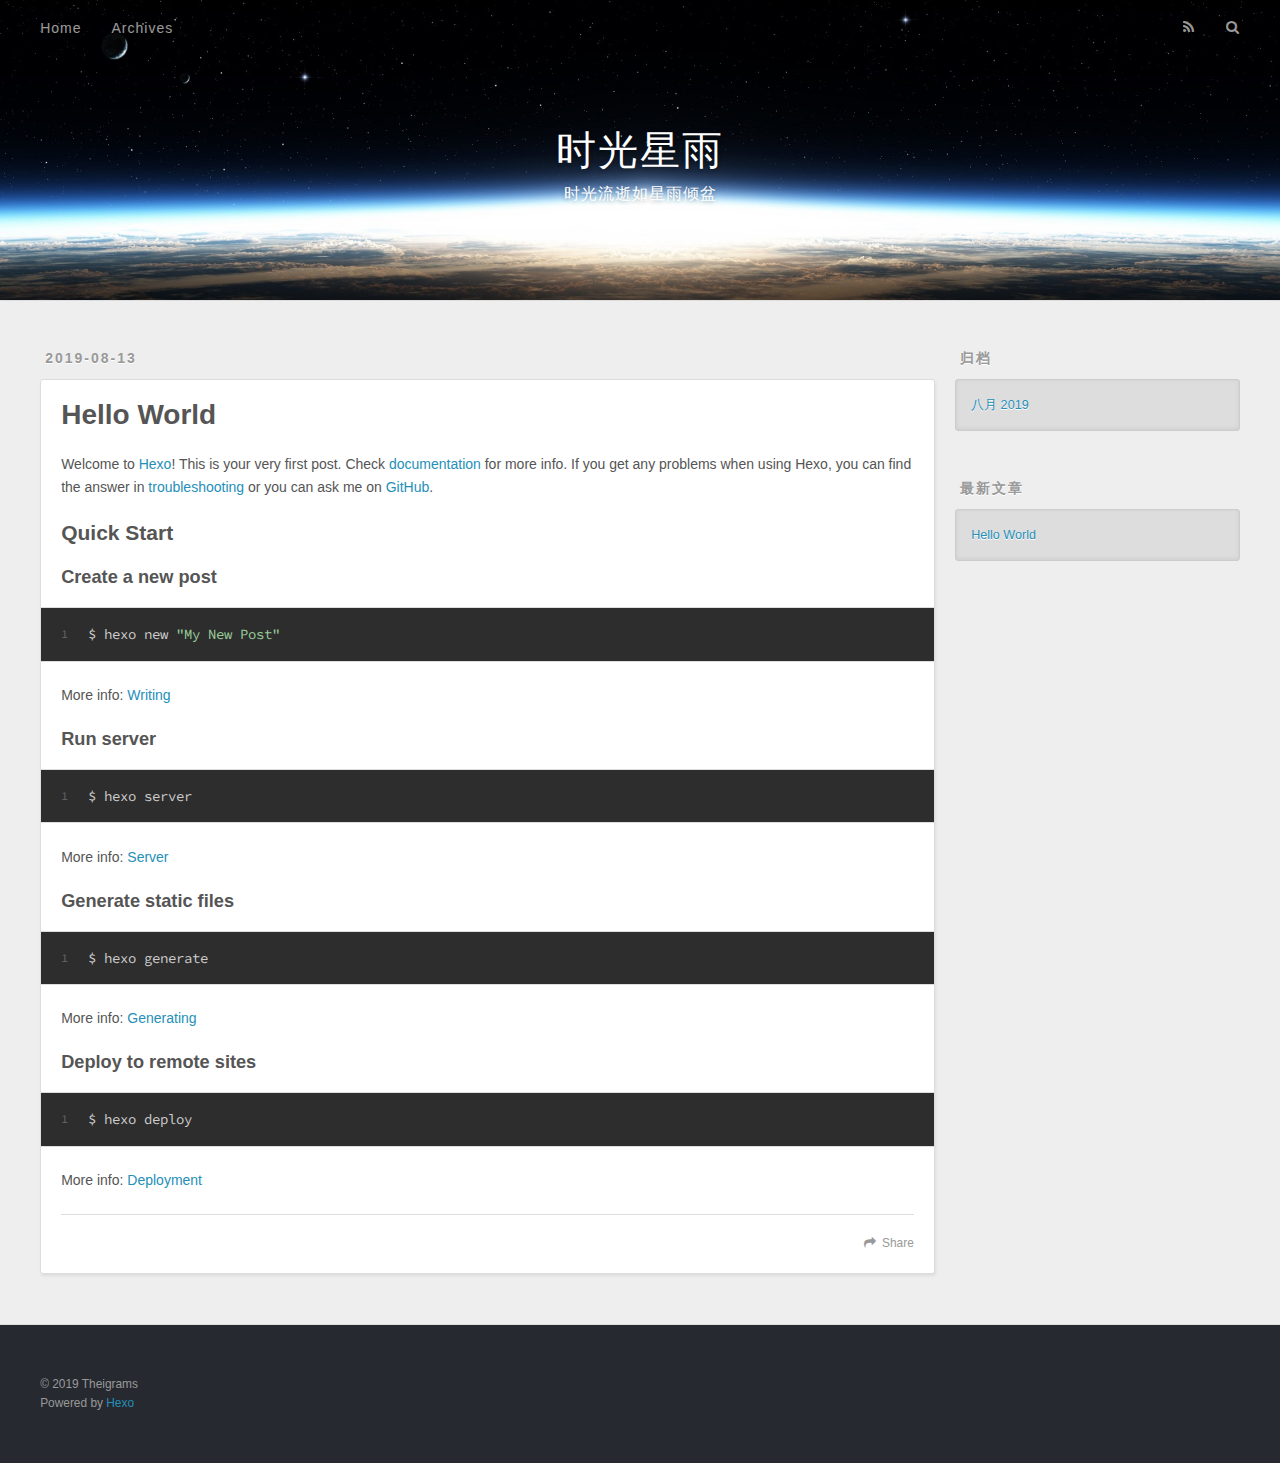
==== index.html @ 2868e224 "Site updated: 2019-08-13 17:12:37" ====
<!DOCTYPE html>
<html>
<head><meta name="generator" content="Hexo 3.9.0">
  <meta charset="utf-8">
  

  
  <title>时光星雨</title>
  <meta name="viewport" content="width=device-width, initial-scale=1, maximum-scale=1">
  <meta name="description" content="Master record">
<meta name="keywords" content="Python, Manjaro, Machine Learning">
<meta property="og:type" content="website">
<meta property="og:title" content="时光星雨">
<meta property="og:url" content="http://yoursite.com/index.html">
<meta property="og:site_name" content="时光星雨">
<meta property="og:description" content="Master record">
<meta property="og:locale" content="zh-CN">
<meta name="twitter:card" content="summary">
<meta name="twitter:title" content="时光星雨">
<meta name="twitter:description" content="Master record">
  
    <link rel="alternate" href="/atom.xml" title="时光星雨" type="application/atom+xml">
  
  
    <link rel="icon" href="/favicon.png">
  
  
    <link href="//fonts.googleapis.com/css?family=Source+Code+Pro" rel="stylesheet" type="text/css">
  
  <link rel="stylesheet" href="/css/style.css">
</head>
</html>
<body>
  <div id="container">
    <div id="wrap">
      <header id="header">
  <div id="banner"></div>
  <div id="header-outer" class="outer">
    <div id="header-title" class="inner">
      <h1 id="logo-wrap">
        <a href="/" id="logo">时光星雨</a>
      </h1>
      
        <h2 id="subtitle-wrap">
          <a href="/" id="subtitle">时光流逝如星雨倾盆</a>
        </h2>
      
    </div>
    <div id="header-inner" class="inner">
      <nav id="main-nav">
        <a id="main-nav-toggle" class="nav-icon"></a>
        
          <a class="main-nav-link" href="/">Home</a>
        
          <a class="main-nav-link" href="/archives">Archives</a>
        
      </nav>
      <nav id="sub-nav">
        
          <a id="nav-rss-link" class="nav-icon" href="/atom.xml" title="RSS Feed"></a>
        
        <a id="nav-search-btn" class="nav-icon" title="搜索"></a>
      </nav>
      <div id="search-form-wrap">
        <form action="//google.com/search" method="get" accept-charset="UTF-8" class="search-form"><input type="search" name="q" class="search-form-input" placeholder="Search"><button type="submit" class="search-form-submit">&#xF002;</button><input type="hidden" name="sitesearch" value="http://yoursite.com"></form>
      </div>
    </div>
  </div>
</header>
      <div class="outer">
        <section id="main">
  
    <article id="post-hello-world" class="article article-type-post" itemscope itemprop="blogPost">
  <div class="article-meta">
    <a href="/2019/08/13/hello-world/" class="article-date">
  <time datetime="2019-08-13T07:49:22.773Z" itemprop="datePublished">2019-08-13</time>
</a>
    
  </div>
  <div class="article-inner">
    
    
      <header class="article-header">
        
  
    <h1 itemprop="name">
      <a class="article-title" href="/2019/08/13/hello-world/">Hello World</a>
    </h1>
  

      </header>
    
    <div class="article-entry" itemprop="articleBody">
      
        <p>Welcome to <a href="https://hexo.io/" target="_blank" rel="noopener">Hexo</a>! This is your very first post. Check <a href="https://hexo.io/docs/" target="_blank" rel="noopener">documentation</a> for more info. If you get any problems when using Hexo, you can find the answer in <a href="https://hexo.io/docs/troubleshooting.html" target="_blank" rel="noopener">troubleshooting</a> or you can ask me on <a href="https://github.com/hexojs/hexo/issues" target="_blank" rel="noopener">GitHub</a>.</p>
<h2 id="Quick-Start"><a href="#Quick-Start" class="headerlink" title="Quick Start"></a>Quick Start</h2><h3 id="Create-a-new-post"><a href="#Create-a-new-post" class="headerlink" title="Create a new post"></a>Create a new post</h3><figure class="highlight bash"><table><tr><td class="gutter"><pre><span class="line">1</span><br></pre></td><td class="code"><pre><span class="line">$ hexo new <span class="string">"My New Post"</span></span><br></pre></td></tr></table></figure>

<p>More info: <a href="https://hexo.io/docs/writing.html" target="_blank" rel="noopener">Writing</a></p>
<h3 id="Run-server"><a href="#Run-server" class="headerlink" title="Run server"></a>Run server</h3><figure class="highlight bash"><table><tr><td class="gutter"><pre><span class="line">1</span><br></pre></td><td class="code"><pre><span class="line">$ hexo server</span><br></pre></td></tr></table></figure>

<p>More info: <a href="https://hexo.io/docs/server.html" target="_blank" rel="noopener">Server</a></p>
<h3 id="Generate-static-files"><a href="#Generate-static-files" class="headerlink" title="Generate static files"></a>Generate static files</h3><figure class="highlight bash"><table><tr><td class="gutter"><pre><span class="line">1</span><br></pre></td><td class="code"><pre><span class="line">$ hexo generate</span><br></pre></td></tr></table></figure>

<p>More info: <a href="https://hexo.io/docs/generating.html" target="_blank" rel="noopener">Generating</a></p>
<h3 id="Deploy-to-remote-sites"><a href="#Deploy-to-remote-sites" class="headerlink" title="Deploy to remote sites"></a>Deploy to remote sites</h3><figure class="highlight bash"><table><tr><td class="gutter"><pre><span class="line">1</span><br></pre></td><td class="code"><pre><span class="line">$ hexo deploy</span><br></pre></td></tr></table></figure>

<p>More info: <a href="https://hexo.io/docs/deployment.html" target="_blank" rel="noopener">Deployment</a></p>

      
    </div>
    <footer class="article-footer">
      <a data-url="http://yoursite.com/2019/08/13/hello-world/" data-id="cjz9lkw3p0000c0tvl5tuwu85" class="article-share-link">Share</a>
      
      
    </footer>
  </div>
  
</article>


  


</section>
        
          <aside id="sidebar">
  
    

  
    

  
    
  
    
  <div class="widget-wrap">
    <h3 class="widget-title">归档</h3>
    <div class="widget">
      <ul class="archive-list"><li class="archive-list-item"><a class="archive-list-link" href="/archives/2019/08/">八月 2019</a></li></ul>
    </div>
  </div>


  
    
  <div class="widget-wrap">
    <h3 class="widget-title">最新文章</h3>
    <div class="widget">
      <ul>
        
          <li>
            <a href="/2019/08/13/hello-world/">Hello World</a>
          </li>
        
      </ul>
    </div>
  </div>

  
</aside>
        
      </div>
      <footer id="footer">
  
  <div class="outer">
    <div id="footer-info" class="inner">
      &copy; 2019 Theigrams<br>
      Powered by <a href="http://hexo.io/" target="_blank">Hexo</a>
    </div>
  </div>
</footer>
    </div>
    <nav id="mobile-nav">
  
    <a href="/" class="mobile-nav-link">Home</a>
  
    <a href="/archives" class="mobile-nav-link">Archives</a>
  
</nav>
    

<script src="//ajax.googleapis.com/ajax/libs/jquery/2.0.3/jquery.min.js"></script>


  <link rel="stylesheet" href="/fancybox/jquery.fancybox.css">
  <script src="/fancybox/jquery.fancybox.pack.js"></script>


<script src="/js/script.js"></script>



  </div>
</body>
</html>
---- css/style.css ----
body {
  width: 100%;
}
body:before,
body:after {
  content: "";
  display: table;
}
body:after {
  clear: both;
}
html,
body,
div,
span,
applet,
object,
iframe,
h1,
h2,
h3,
h4,
h5,
h6,
p,
blockquote,
pre,
a,
abbr,
acronym,
address,
big,
cite,
code,
del,
dfn,
em,
img,
ins,
kbd,
q,
s,
samp,
small,
strike,
strong,
sub,
sup,
tt,
var,
dl,
dt,
dd,
ol,
ul,
li,
fieldset,
form,
label,
legend,
table,
caption,
tbody,
tfoot,
thead,
tr,
th,
td {
  margin: 0;
  padding: 0;
  border: 0;
  outline: 0;
  font-weight: inherit;
  font-style: inherit;
  font-family: inherit;
  font-size: 100%;
  vertical-align: baseline;
}
body {
  line-height: 1;
  color: #000;
  background: #fff;
}
ol,
ul {
  list-style: none;
}
table {
  border-collapse: separate;
  border-spacing: 0;
  vertical-align: middle;
}
caption,
th,
td {
  text-align: left;
  font-weight: normal;
  vertical-align: middle;
}
a img {
  border: none;
}
input,
button {
  margin: 0;
  padding: 0;
}
input::-moz-focus-inner,
button::-moz-focus-inner {
  border: 0;
  padding: 0;
}
@font-face {
  font-family: FontAwesome;
  font-style: normal;
  font-weight: normal;
  src: url("fonts/fontawesome-webfont.eot?v=#4.0.3");
  src: url("fonts/fontawesome-webfont.eot?#iefix&v=#4.0.3") format("embedded-opentype"), url("fonts/fontawesome-webfont.woff?v=#4.0.3") format("woff"), url("fonts/fontawesome-webfont.ttf?v=#4.0.3") format("truetype"), url("fonts/fontawesome-webfont.svg#fontawesomeregular?v=#4.0.3") format("svg");
}
html,
body,
#container {
  height: 100%;
}
body {
  background: #eee;
  font: 14px -apple-system, BlinkMacSystemFont, "Segoe UI", "Roboto", "Oxygen", "Ubuntu", "Cantarell", "Fira Sans", "Droid Sans", "Helvetica Neue", sans-serif;
  -webkit-text-size-adjust: 100%;
}
.outer {
  max-width: 1220px;
  margin: 0 auto;
  padding: 0 20px;
}
.outer:before,
.outer:after {
  content: "";
  display: table;
}
.outer:after {
  clear: both;
}
.inner {
  display: inline;
  float: left;
  width: 98.33333333333333%;
  margin: 0 0.833333333333333%;
}
.left,
.alignleft {
  float: left;
}
.right,
.alignright {
  float: right;
}
.clear {
  clear: both;
}
#container {
  position: relative;
}
.mobile-nav-on {
  overflow: hidden;
}
#wrap {
  height: 100%;
  width: 100%;
  position: absolute;
  top: 0;
  left: 0;
  -webkit-transition: 0.2s ease-out;
  -moz-transition: 0.2s ease-out;
  -ms-transition: 0.2s ease-out;
  transition: 0.2s ease-out;
  z-index: 1;
  background: #eee;
}
.mobile-nav-on #wrap {
  left: 280px;
}
@media screen and (min-width: 768px) {
  #main {
    display: inline;
    float: left;
    width: 73.33333333333333%;
    margin: 0 0.833333333333333%;
  }
}
.article-date,
.article-category-link,
.archive-year,
.widget-title {
  text-decoration: none;
  text-transform: uppercase;
  letter-spacing: 2px;
  color: #999;
  margin-bottom: 1em;
  margin-left: 5px;
  line-height: 1em;
  text-shadow: 0 1px #fff;
  font-weight: bold;
}
.article-inner,
.archive-article-inner {
  background: #fff;
  -webkit-box-shadow: 1px 2px 3px #ddd;
  box-shadow: 1px 2px 3px #ddd;
  border: 1px solid #ddd;
  border-radius: 3px;
}
.article-entry h1,
.widget h1 {
  font-size: 2em;
}
.article-entry h2,
.widget h2 {
  font-size: 1.5em;
}
.article-entry h3,
.widget h3 {
  font-size: 1.3em;
}
.article-entry h4,
.widget h4 {
  font-size: 1.2em;
}
.article-entry h5,
.widget h5 {
  font-size: 1em;
}
.article-entry h6,
.widget h6 {
  font-size: 1em;
  color: #999;
}
.article-entry hr,
.widget hr {
  border: 1px dashed #ddd;
}
.article-entry strong,
.widget strong {
  font-weight: bold;
}
.article-entry em,
.widget em,
.article-entry cite,
.widget cite {
  font-style: italic;
}
.article-entry sup,
.widget sup,
.article-entry sub,
.widget sub {
  font-size: 0.75em;
  line-height: 0;
  position: relative;
  vertical-align: baseline;
}
.article-entry sup,
.widget sup {
  top: -0.5em;
}
.article-entry sub,
.widget sub {
  bottom: -0.2em;
}
.article-entry small,
.widget small {
  font-size: 0.85em;
}
.article-entry acronym,
.widget acronym,
.article-entry abbr,
.widget abbr {
  border-bottom: 1px dotted;
}
.article-entry ul,
.widget ul,
.article-entry ol,
.widget ol,
.article-entry dl,
.widget dl {
  margin: 0 20px;
  line-height: 1.6em;
}
.article-entry ul ul,
.widget ul ul,
.article-entry ol ul,
.widget ol ul,
.article-entry ul ol,
.widget ul ol,
.article-entry ol ol,
.widget ol ol {
  margin-top: 0;
  margin-bottom: 0;
}
.article-entry ul,
.widget ul {
  list-style: disc;
}
.article-entry ol,
.widget ol {
  list-style: decimal;
}
.article-entry dt,
.widget dt {
  font-weight: bold;
}
#header {
  height: 300px;
  position: relative;
  border-bottom: 1px solid #ddd;
}
#header:before,
#header:after {
  content: "";
  position: absolute;
  left: 0;
  right: 0;
  height: 40px;
}
#header:before {
  top: 0;
  background: -webkit-linear-gradient(rgba(0,0,0,0.2), transparent);
  background: -moz-linear-gradient(rgba(0,0,0,0.2), transparent);
  background: -ms-linear-gradient(rgba(0,0,0,0.2), transparent);
  background: linear-gradient(rgba(0,0,0,0.2), transparent);
}
#header:after {
  bottom: 0;
  background: -webkit-linear-gradient(transparent, rgba(0,0,0,0.2));
  background: -moz-linear-gradient(transparent, rgba(0,0,0,0.2));
  background: -ms-linear-gradient(transparent, rgba(0,0,0,0.2));
  background: linear-gradient(transparent, rgba(0,0,0,0.2));
}
#header-outer {
  height: 100%;
  position: relative;
}
#header-inner {
  position: relative;
  overflow: hidden;
}
#banner {
  position: absolute;
  top: 0;
  left: 0;
  width: 100%;
  height: 100%;
  background: url("images/banner.jpg") center #000;
  -webkit-background-size: cover;
  -moz-background-size: cover;
  background-size: cover;
  z-index: -1;
}
#header-title {
  text-align: center;
  height: 40px;
  position: absolute;
  top: 50%;
  left: 0;
  margin-top: -20px;
}
#logo,
#subtitle {
  text-decoration: none;
  color: #fff;
  font-weight: 300;
  text-shadow: 0 1px 4px rgba(0,0,0,0.3);
}
#logo {
  font-size: 40px;
  line-height: 40px;
  letter-spacing: 2px;
}
#subtitle {
  font-size: 16px;
  line-height: 16px;
  letter-spacing: 1px;
}
#subtitle-wrap {
  margin-top: 16px;
}
#main-nav {
  float: left;
  margin-left: -15px;
}
.nav-icon,
.main-nav-link {
  float: left;
  color: #fff;
  opacity: 0.6;
  text-decoration: none;
  text-shadow: 0 1px rgba(0,0,0,0.2);
  -webkit-transition: opacity 0.2s;
  -moz-transition: opacity 0.2s;
  -ms-transition: opacity 0.2s;
  transition: opacity 0.2s;
  display: block;
  padding: 20px 15px;
}
.nav-icon:hover,
.main-nav-link:hover {
  opacity: 1;
}
.nav-icon {
  font-family: FontAwesome;
  text-align: center;
  font-size: 14px;
  width: 14px;
  height: 14px;
  padding: 20px 15px;
  position: relative;
  cursor: pointer;
}
.main-nav-link {
  font-weight: 300;
  letter-spacing: 1px;
}
@media screen and (max-width: 479px) {
  .main-nav-link {
    display: none;
  }
}
#main-nav-toggle {
  display: none;
}
#main-nav-toggle:before {
  content: "\f0c9";
}
@media screen and (max-width: 479px) {
  #main-nav-toggle {
    display: block;
  }
}
#sub-nav {
  float: right;
  margin-right: -15px;
}
#nav-rss-link:before {
  content: "\f09e";
}
#nav-search-btn:before {
  content: "\f002";
}
#search-form-wrap {
  position: absolute;
  top: 15px;
  width: 150px;
  height: 30px;
  right: -150px;
  opacity: 0;
  -webkit-transition: 0.2s ease-out;
  -moz-transition: 0.2s ease-out;
  -ms-transition: 0.2s ease-out;
  transition: 0.2s ease-out;
}
#search-form-wrap.on {
  opacity: 1;
  right: 0;
}
@media screen and (max-width: 479px) {
  #search-form-wrap {
    width: 100%;
    right: -100%;
  }
}
.search-form {
  position: absolute;
  top: 0;
  left: 0;
  right: 0;
  background: #fff;
  padding: 5px 15px;
  border-radius: 15px;
  -webkit-box-shadow: 0 0 10px rgba(0,0,0,0.3);
  box-shadow: 0 0 10px rgba(0,0,0,0.3);
}
.search-form-input {
  border: none;
  background: none;
  color: #555;
  width: 100%;
  font: 13px -apple-system, BlinkMacSystemFont, "Segoe UI", "Roboto", "Oxygen", "Ubuntu", "Cantarell", "Fira Sans", "Droid Sans", "Helvetica Neue", sans-serif;
  outline: none;
}
.search-form-input::-webkit-search-results-decoration,
.search-form-input::-webkit-search-cancel-button {
  -webkit-appearance: none;
}
.search-form-submit {
  position: absolute;
  top: 50%;
  right: 10px;
  margin-top: -7px;
  font: 13px FontAwesome;
  border: none;
  background: none;
  color: #bbb;
  cursor: pointer;
}
.search-form-submit:hover,
.search-form-submit:focus {
  color: #777;
}
.article {
  margin: 50px 0;
}
.article-inner {
  overflow: hidden;
}
.article-meta:before,
.article-meta:after {
  content: "";
  display: table;
}
.article-meta:after {
  clear: both;
}
.article-date {
  float: left;
}
.article-category {
  float: left;
  line-height: 1em;
  color: #ccc;
  text-shadow: 0 1px #fff;
  margin-left: 8px;
}
.article-category:before {
  content: "\2022";
}
.article-category-link {
  margin: 0 12px 1em;
}
.article-header {
  padding: 20px 20px 0;
}
.article-title {
  text-decoration: none;
  font-size: 2em;
  font-weight: bold;
  color: #555;
  line-height: 1.1em;
  -webkit-transition: color 0.2s;
  -moz-transition: color 0.2s;
  -ms-transition: color 0.2s;
  transition: color 0.2s;
}
a.article-title:hover {
  color: #258fb8;
}
.article-entry {
  color: #555;
  padding: 0 20px;
}
.article-entry:before,
.article-entry:after {
  content: "";
  display: table;
}
.article-entry:after {
  clear: both;
}
.article-entry p,
.article-entry table {
  line-height: 1.6em;
  margin: 1.6em 0;
}
.article-entry h1,
.article-entry h2,
.article-entry h3,
.article-entry h4,
.article-entry h5,
.article-entry h6 {
  font-weight: bold;
}
.article-entry h1,
.article-entry h2,
.article-entry h3,
.article-entry h4,
.article-entry h5,
.article-entry h6 {
  line-height: 1.1em;
  margin: 1.1em 0;
}
.article-entry a {
  color: #258fb8;
  text-decoration: none;
}
.article-entry a:hover {
  text-decoration: underline;
}
.article-entry ul,
.article-entry ol,
.article-entry dl {
  margin-top: 1.6em;
  margin-bottom: 1.6em;
}
.article-entry img,
.article-entry video {
  max-width: 100%;
  height: auto;
  display: block;
  margin: auto;
}
.article-entry iframe {
  border: none;
}
.article-entry table {
  width: 100%;
  border-collapse: collapse;
  border-spacing: 0;
}
.article-entry th {
  font-weight: bold;
  border-bottom: 3px solid #ddd;
  padding-bottom: 0.5em;
}
.article-entry td {
  border-bottom: 1px solid #ddd;
  padding: 10px 0;
}
.article-entry blockquote {
  font-family: Georgia, "Times New Roman", serif;
  font-size: 1.4em;
  margin: 1.6em 20px;
  text-align: center;
}
.article-entry blockquote footer {
  font-size: 14px;
  margin: 1.6em 0;
  font-family: -apple-system, BlinkMacSystemFont, "Segoe UI", "Roboto", "Oxygen", "Ubuntu", "Cantarell", "Fira Sans", "Droid Sans", "Helvetica Neue", sans-serif;
}
.article-entry blockquote footer cite:before {
  content: "—";
  padding: 0 0.5em;
}
.article-entry .pullquote {
  text-align: left;
  width: 45%;
  margin: 0;
}
.article-entry .pullquote.left {
  margin-left: 0.5em;
  margin-right: 1em;
}
.article-entry .pullquote.right {
  margin-right: 0.5em;
  margin-left: 1em;
}
.article-entry .caption {
  color: #999;
  display: block;
  font-size: 0.9em;
  margin-top: 0.5em;
  position: relative;
  text-align: center;
}
.article-entry .video-container {
  position: relative;
  padding-top: 56.25%;
  height: 0;
  overflow: hidden;
}
.article-entry .video-container iframe,
.article-entry .video-container object,
.article-entry .video-container embed {
  position: absolute;
  top: 0;
  left: 0;
  width: 100%;
  height: 100%;
  margin-top: 0;
}
.article-more-link a {
  display: inline-block;
  line-height: 1em;
  padding: 6px 15px;
  border-radius: 15px;
  background: #eee;
  color: #999;
  text-shadow: 0 1px #fff;
  text-decoration: none;
}
.article-more-link a:hover {
  background: #258fb8;
  color: #fff;
  text-decoration: none;
  text-shadow: 0 1px #1e7293;
}
.article-footer {
  font-size: 0.85em;
  line-height: 1.6em;
  border-top: 1px solid #ddd;
  padding-top: 1.6em;
  margin: 0 20px 20px;
}
.article-footer:before,
.article-footer:after {
  content: "";
  display: table;
}
.article-footer:after {
  clear: both;
}
.article-footer a {
  color: #999;
  text-decoration: none;
}
.article-footer a:hover {
  color: #555;
}
.article-tag-list-item {
  float: left;
  margin-right: 10px;
}
.article-tag-list-link:before {
  content: "#";
}
.article-comment-link {
  float: right;
}
.article-comment-link:before {
  content: "\f075";
  font-family: FontAwesome;
  padding-right: 8px;
}
.article-share-link {
  cursor: pointer;
  float: right;
  margin-left: 20px;
}
.article-share-link:before {
  content: "\f064";
  font-family: FontAwesome;
  padding-right: 6px;
}
#article-nav {
  position: relative;
}
#article-nav:before,
#article-nav:after {
  content: "";
  display: table;
}
#article-nav:after {
  clear: both;
}
@media screen and (min-width: 768px) {
  #article-nav {
    margin: 50px 0;
  }
  #article-nav:before {
    width: 8px;
    height: 8px;
    position: absolute;
    top: 50%;
    left: 50%;
    margin-top: -4px;
    margin-left: -4px;
    content: "";
    border-radius: 50%;
    background: #ddd;
    -webkit-box-shadow: 0 1px 2px #fff;
    box-shadow: 0 1px 2px #fff;
  }
}
.article-nav-link-wrap {
  text-decoration: none;
  text-shadow: 0 1px #fff;
  color: #999;
  -webkit-box-sizing: border-box;
  -moz-box-sizing: border-box;
  box-sizing: border-box;
  margin-top: 50px;
  text-align: center;
  display: block;
}
.article-nav-link-wrap:hover {
  color: #555;
}
@media screen and (min-width: 768px) {
  .article-nav-link-wrap {
    width: 50%;
    margin-top: 0;
  }
}
@media screen and (min-width: 768px) {
  #article-nav-newer {
    float: left;
    text-align: right;
    padding-right: 20px;
  }
}
@media screen and (min-width: 768px) {
  #article-nav-older {
    float: right;
    text-align: left;
    padding-left: 20px;
  }
}
.article-nav-caption {
  text-transform: uppercase;
  letter-spacing: 2px;
  color: #ddd;
  line-height: 1em;
  font-weight: bold;
}
#article-nav-newer .article-nav-caption {
  margin-right: -2px;
}
.article-nav-title {
  font-size: 0.85em;
  line-height: 1.6em;
  margin-top: 0.5em;
}
.article-share-box {
  position: absolute;
  display: none;
  background: #fff;
  -webkit-box-shadow: 1px 2px 10px rgba(0,0,0,0.2);
  box-shadow: 1px 2px 10px rgba(0,0,0,0.2);
  border-radius: 3px;
  margin-left: -145px;
  overflow: hidden;
  z-index: 1;
}
.article-share-box.on {
  display: block;
}
.article-share-input {
  width: 100%;
  background: none;
  -webkit-box-sizing: border-box;
  -moz-box-sizing: border-box;
  box-sizing: border-box;
  font: 14px -apple-system, BlinkMacSystemFont, "Segoe UI", "Roboto", "Oxygen", "Ubuntu", "Cantarell", "Fira Sans", "Droid Sans", "Helvetica Neue", sans-serif;
  padding: 0 15px;
  color: #555;
  outline: none;
  border: 1px solid #ddd;
  border-radius: 3px 3px 0 0;
  height: 36px;
  line-height: 36px;
}
.article-share-links {
  background: #eee;
}
.article-share-links:before,
.article-share-links:after {
  content: "";
  display: table;
}
.article-share-links:after {
  clear: both;
}
.article-share-twitter,
.article-share-facebook,
.article-share-pinterest,
.article-share-google {
  width: 50px;
  height: 36px;
  display: block;
  float: left;
  position: relative;
  color: #999;
  text-shadow: 0 1px #fff;
}
.article-share-twitter:before,
.article-share-facebook:before,
.article-share-pinterest:before,
.article-share-google:before {
  font-size: 20px;
  font-family: FontAwesome;
  width: 20px;
  height: 20px;
  position: absolute;
  top: 50%;
  left: 50%;
  margin-top: -10px;
  margin-left: -10px;
  text-align: center;
}
.article-share-twitter:hover,
.article-share-facebook:hover,
.article-share-pinterest:hover,
.article-share-google:hover {
  color: #fff;
}
.article-share-twitter:before {
  content: "\f099";
}
.article-share-twitter:hover {
  background: #00aced;
  text-shadow: 0 1px #008abe;
}
.article-share-facebook:before {
  content: "\f09a";
}
.article-share-facebook:hover {
  background: #3b5998;
  text-shadow: 0 1px #2f477a;
}
.article-share-pinterest:before {
  content: "\f0d2";
}
.article-share-pinterest:hover {
  background: #cb2027;
  text-shadow: 0 1px #a21a1f;
}
.article-share-google:before {
  content: "\f0d5";
}
.article-share-google:hover {
  background: #dd4b39;
  text-shadow: 0 1px #be3221;
}
.article-gallery {
  background: #000;
  position: relative;
}
.article-gallery-photos {
  position: relative;
  overflow: hidden;
}
.article-gallery-img {
  display: none;
  max-width: 100%;
}
.article-gallery-img:first-child {
  display: block;
}
.article-gallery-img.loaded {
  position: absolute;
  display: block;
}
.article-gallery-img img {
  display: block;
  max-width: 100%;
  margin: 0 auto;
}
#comments {
  background: #fff;
  -webkit-box-shadow: 1px 2px 3px #ddd;
  box-shadow: 1px 2px 3px #ddd;
  padding: 20px;
  border: 1px solid #ddd;
  border-radius: 3px;
  margin: 50px 0;
}
#comments a {
  color: #258fb8;
}
.archives-wrap {
  margin: 50px 0;
}
.archives:before,
.archives:after {
  content: "";
  display: table;
}
.archives:after {
  clear: both;
}
.archive-year-wrap {
  margin-bottom: 1em;
}
.archives {
  -webkit-column-gap: 10px;
  -moz-column-gap: 10px;
  column-gap: 10px;
}
@media screen and (min-width: 480px) and (max-width: 767px) {
  .archives {
    -webkit-column-count: 2;
    -moz-column-count: 2;
    column-count: 2;
  }
}
@media screen and (min-width: 768px) {
  .archives {
    -webkit-column-count: 3;
    -moz-column-count: 3;
    column-count: 3;
  }
}
.archive-article {
  -webkit-column-break-inside: avoid;
  page-break-inside: avoid;
  overflow: hidden;
  break-inside: avoid-column;
}
.archive-article-inner {
  padding: 10px;
  margin-bottom: 15px;
}
.archive-article-title {
  text-decoration: none;
  font-weight: bold;
  color: #555;
  -webkit-transition: color 0.2s;
  -moz-transition: color 0.2s;
  -ms-transition: color 0.2s;
  transition: color 0.2s;
  line-height: 1.6em;
}
.archive-article-title:hover {
  color: #258fb8;
}
.archive-article-footer {
  margin-top: 1em;
}
.archive-article-date {
  color: #999;
  text-decoration: none;
  font-size: 0.85em;
  line-height: 1em;
  margin-bottom: 0.5em;
  display: block;
}
#page-nav {
  margin: 50px auto;
  background: #fff;
  -webkit-box-shadow: 1px 2px 3px #ddd;
  box-shadow: 1px 2px 3px #ddd;
  border: 1px solid #ddd;
  border-radius: 3px;
  text-align: center;
  color: #999;
  overflow: hidden;
}
#page-nav:before,
#page-nav:after {
  content: "";
  display: table;
}
#page-nav:after {
  clear: both;
}
#page-nav a,
#page-nav span {
  padding: 10px 20px;
  line-height: 1;
  height: 2ex;
}
#page-nav a {
  color: #999;
  text-decoration: none;
}
#page-nav a:hover {
  background: #999;
  color: #fff;
}
#page-nav .prev {
  float: left;
}
#page-nav .next {
  float: right;
}
#page-nav .page-number {
  display: inline-block;
}
@media screen and (max-width: 479px) {
  #page-nav .page-number {
    display: none;
  }
}
#page-nav .current {
  color: #555;
  font-weight: bold;
}
#page-nav .space {
  color: #ddd;
}
#footer {
  background: #262a30;
  padding: 50px 0;
  border-top: 1px solid #ddd;
  color: #999;
}
#footer a {
  color: #258fb8;
  text-decoration: none;
}
#footer a:hover {
  text-decoration: underline;
}
#footer-info {
  line-height: 1.6em;
  font-size: 0.85em;
}
.article-entry pre,
.article-entry .highlight {
  background: #2d2d2d;
  margin: 0 -20px;
  padding: 15px 20px;
  border-style: solid;
  border-color: #ddd;
  border-width: 1px 0;
  overflow: auto;
  color: #ccc;
  line-height: 22.400000000000002px;
}
.article-entry .highlight .gutter pre,
.article-entry .gist .gist-file .gist-data .line-numbers {
  color: #666;
  font-size: 0.85em;
}
.article-entry pre,
.article-entry code {
  font-family: "Source Code Pro", Consolas, Monaco, Menlo, Consolas, monospace;
}
.article-entry code {
  background: #eee;
  text-shadow: 0 1px #fff;
  padding: 0 0.3em;
}
.article-entry pre code {
  background: none;
  text-shadow: none;
  padding: 0;
}
.article-entry .highlight pre {
  border: none;
  margin: 0;
  padding: 0;
}
.article-entry .highlight table {
  margin: 0;
  width: auto;
}
.article-entry .highlight td {
  border: none;
  padding: 0;
}
.article-entry .highlight figcaption {
  font-size: 0.85em;
  color: #999;
  line-height: 1em;
  margin-bottom: 1em;
}
.article-entry .highlight figcaption:before,
.article-entry .highlight figcaption:after {
  content: "";
  display: table;
}
.article-entry .highlight figcaption:after {
  clear: both;
}
.article-entry .highlight figcaption a {
  float: right;
}
.article-entry .highlight .gutter pre {
  text-align: right;
  padding-right: 20px;
}
.article-entry .highlight .line {
  height: 22.400000000000002px;
}
.article-entry .highlight .line.marked {
  background: #515151;
}
.article-entry .gist {
  margin: 0 -20px;
  border-style: solid;
  border-color: #ddd;
  border-width: 1px 0;
  background: #2d2d2d;
  padding: 15px 20px 15px 0;
}
.article-entry .gist .gist-file {
  border: none;
  font-family: "Source Code Pro", Consolas, Monaco, Menlo, Consolas, monospace;
  margin: 0;
}
.article-entry .gist .gist-file .gist-data {
  background: none;
  border: none;
}
.article-entry .gist .gist-file .gist-data .line-numbers {
  background: none;
  border: none;
  padding: 0 20px 0 0;
}
.article-entry .gist .gist-file .gist-data .line-data {
  padding: 0 !important;
}
.article-entry .gist .gist-file .highlight {
  margin: 0;
  padding: 0;
  border: none;
}
.article-entry .gist .gist-file .gist-meta {
  background: #2d2d2d;
  color: #999;
  font: 0.85em -apple-system, BlinkMacSystemFont, "Segoe UI", "Roboto", "Oxygen", "Ubuntu", "Cantarell", "Fira Sans", "Droid Sans", "Helvetica Neue", sans-serif;
  text-shadow: 0 0;
  padding: 0;
  margin-top: 1em;
  margin-left: 20px;
}
.article-entry .gist .gist-file .gist-meta a {
  color: #258fb8;
  font-weight: normal;
}
.article-entry .gist .gist-file .gist-meta a:hover {
  text-decoration: underline;
}
pre .comment,
pre .title {
  color: #999;
}
pre .variable,
pre .attribute,
pre .tag,
pre .regexp,
pre .ruby .constant,
pre .xml .tag .title,
pre .xml .pi,
pre .xml .doctype,
pre .html .doctype,
pre .css .id,
pre .css .class,
pre .css .pseudo {
  color: #f2777a;
}
pre .number,
pre .preprocessor,
pre .built_in,
pre .literal,
pre .params,
pre .constant {
  color: #f99157;
}
pre .class,
pre .ruby .class .title,
pre .css .rules .attribute {
  color: #9c9;
}
pre .string,
pre .value,
pre .inheritance,
pre .header,
pre .ruby .symbol,
pre .xml .cdata {
  color: #9c9;
}
pre .css .hexcolor {
  color: #6cc;
}
pre .function,
pre .python .decorator,
pre .python .title,
pre .ruby .function .title,
pre .ruby .title .keyword,
pre .perl .sub,
pre .javascript .title,
pre .coffeescript .title {
  color: #69c;
}
pre .keyword,
pre .javascript .function {
  color: #c9c;
}
@media screen and (max-width: 479px) {
  #mobile-nav {
    position: absolute;
    top: 0;
    left: 0;
    width: 280px;
    height: 100%;
    background: #191919;
    border-right: 1px solid #fff;
  }
}
@media screen and (max-width: 479px) {
  .mobile-nav-link {
    display: block;
    color: #999;
    text-decoration: none;
    padding: 15px 20px;
    font-weight: bold;
  }
  .mobile-nav-link:hover {
    color: #fff;
  }
}
@media screen and (min-width: 768px) {
  #sidebar {
    display: inline;
    float: left;
    width: 23.333333333333332%;
    margin: 0 0.833333333333333%;
  }
}
.widget-wrap {
  margin: 50px 0;
}
.widget {
  color: #777;
  text-shadow: 0 1px #fff;
  background: #ddd;
  -webkit-box-shadow: 0 -1px 4px #ccc inset;
  box-shadow: 0 -1px 4px #ccc inset;
  border: 1px solid #ccc;
  padding: 15px;
  border-radius: 3px;
}
.widget a {
  color: #258fb8;
  text-decoration: none;
}
.widget a:hover {
  text-decoration: underline;
}
.widget ul ul,
.widget ol ul,
.widget dl ul,
.widget ul ol,
.widget ol ol,
.widget dl ol,
.widget ul dl,
.widget ol dl,
.widget dl dl {
  margin-left: 15px;
  list-style: disc;
}
.widget {
  line-height: 1.6em;
  word-wrap: break-word;
  font-size: 0.9em;
}
.widget ul,
.widget ol {
  list-style: none;
  margin: 0;
}
.widget ul ul,
.widget ol ul,
.widget ul ol,
.widget ol ol {
  margin: 0 20px;
}
.widget ul ul,
.widget ol ul {
  list-style: disc;
}
.widget ul ol,
.widget ol ol {
  list-style: decimal;
}
.category-list-count,
.tag-list-count,
.archive-list-count {
  padding-left: 5px;
  color: #999;
  font-size: 0.85em;
}
.category-list-count:before,
.tag-list-count:before,
.archive-list-count:before {
  content: "(";
}
.category-list-count:after,
.tag-list-count:after,
.archive-list-count:after {
  content: ")";
}
.tagcloud a {
  margin-right: 5px;
  display: inline-block;
}
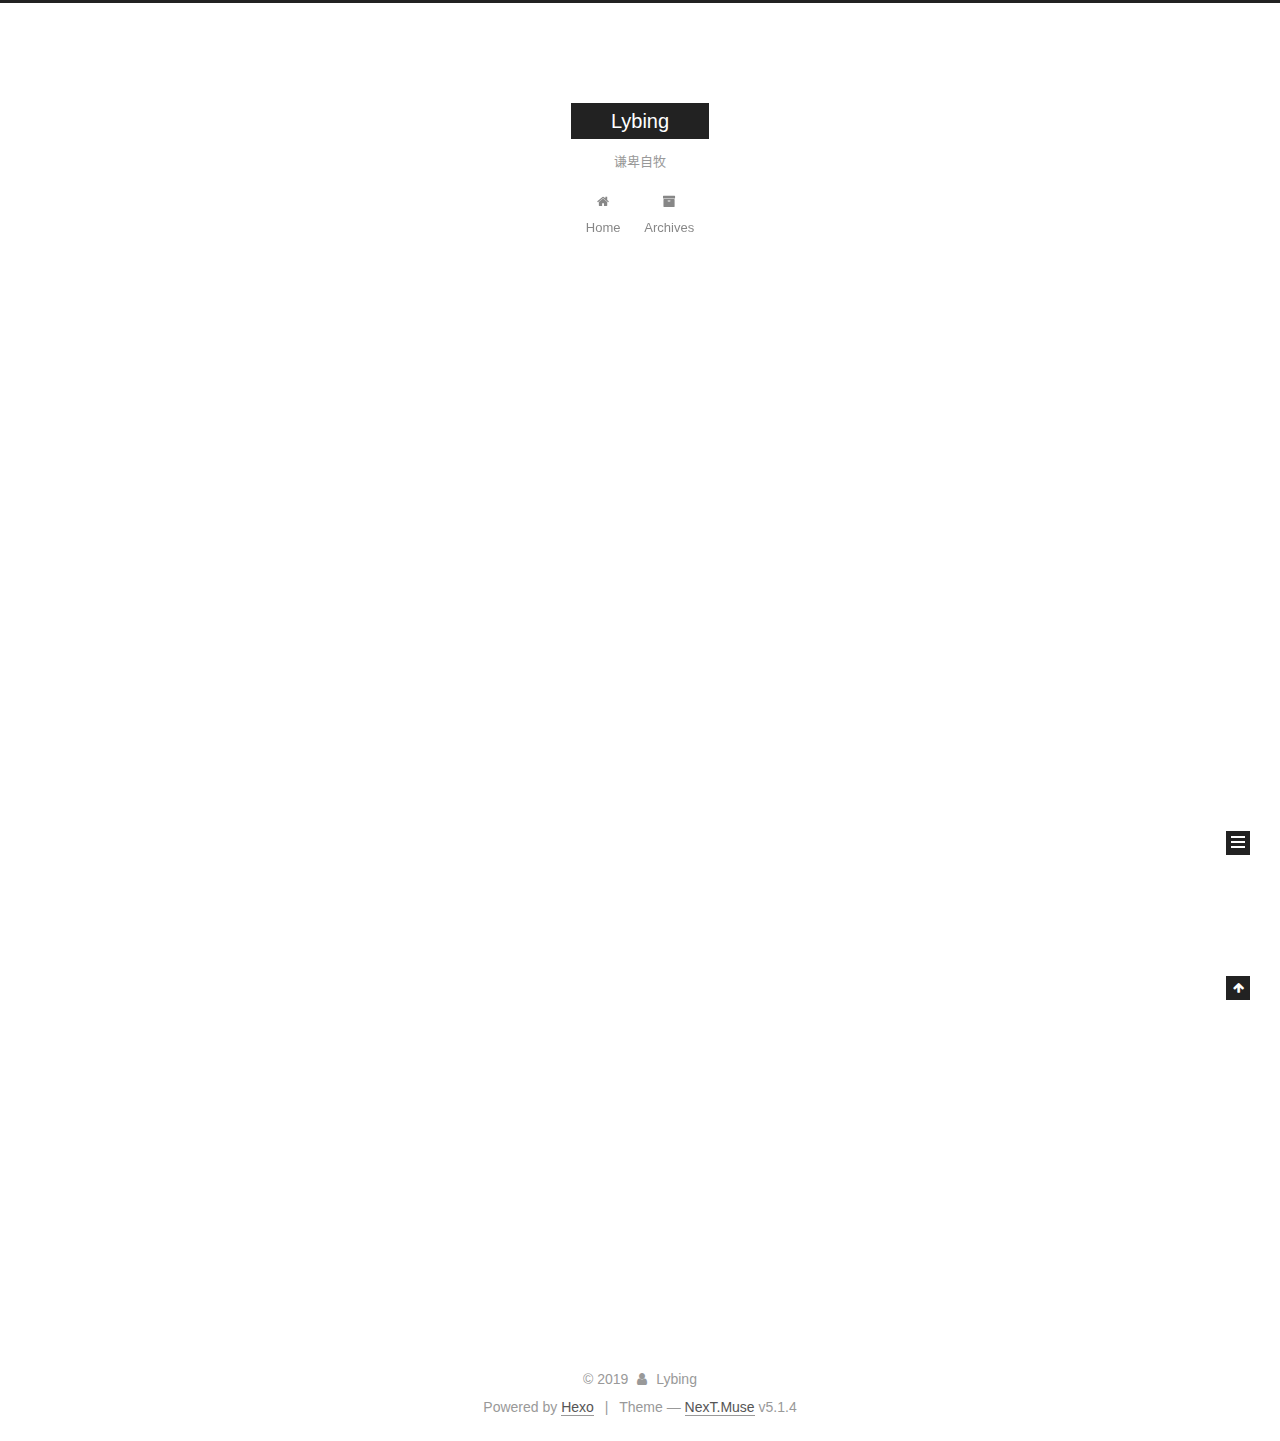
==== commit 989202af: "Site updated: 2019-08-13 17:39:13" ====
--- a/index.html
+++ b/index.html
@@ -1,196 +1,624 @@
 <!DOCTYPE html>
-<html>
+
+
+
+  
+
+
+<html class="theme-next muse use-motion" lang="zh-CN">
 <head><meta name="generator" content="Hexo 3.9.0">
-  <meta charset="utf-8">
-  
-
-  
-  <title>时光星雨</title>
-  <meta name="viewport" content="width=device-width, initial-scale=1, maximum-scale=1">
-  <meta name="description" content="Master record">
-<meta name="keywords" content="Python, Manjaro, Machine Learning">
+  <meta charset="UTF-8">
+<meta http-equiv="X-UA-Compatible" content="IE=edge">
+<meta name="viewport" content="width=device-width, initial-scale=1, maximum-scale=1">
+<meta name="theme-color" content="#222">
+
+
+
+
+
+
+
+
+
+<meta http-equiv="Cache-Control" content="no-transform">
+<meta http-equiv="Cache-Control" content="no-siteapp">
+
+
+
+
+
+
+
+
+
+
+
+
+
+
+
+
+  
+  
+  <link href="/lib/fancybox/source/jquery.fancybox.css?v=2.1.5" rel="stylesheet" type="text/css">
+
+
+
+
+
+
+
+<link href="/lib/font-awesome/css/font-awesome.min.css?v=4.6.2" rel="stylesheet" type="text/css">
+
+<link href="/css/main.css?v=5.1.4" rel="stylesheet" type="text/css">
+
+
+  <link rel="apple-touch-icon" sizes="180x180" href="/images/apple-touch-icon-next.png?v=5.1.4">
+
+
+  <link rel="icon" type="image/png" sizes="32x32" href="/images/favicon-32x32-next.png?v=5.1.4">
+
+
+  <link rel="icon" type="image/png" sizes="16x16" href="/images/favicon-16x16-next.png?v=5.1.4">
+
+
+  <link rel="mask-icon" href="/images/logo.svg?v=5.1.4" color="#222">
+
+
+
+
+
+  <meta name="keywords" content="Hexo, NexT">
+
+
+
+
+
+
+
+
+
+
+<meta name="description" content="Master record">
+<meta name="keywords" content="C++,Java">
 <meta property="og:type" content="website">
-<meta property="og:title" content="时光星雨">
+<meta property="og:title" content="Lybing">
 <meta property="og:url" content="http://yoursite.com/index.html">
-<meta property="og:site_name" content="时光星雨">
+<meta property="og:site_name" content="Lybing">
 <meta property="og:description" content="Master record">
 <meta property="og:locale" content="zh-CN">
 <meta name="twitter:card" content="summary">
-<meta name="twitter:title" content="时光星雨">
+<meta name="twitter:title" content="Lybing">
 <meta name="twitter:description" content="Master record">
-  
-    <link rel="alternate" href="/atom.xml" title="时光星雨" type="application/atom+xml">
-  
-  
-    <link rel="icon" href="/favicon.png">
-  
-  
-    <link href="//fonts.googleapis.com/css?family=Source+Code+Pro" rel="stylesheet" type="text/css">
-  
-  <link rel="stylesheet" href="/css/style.css">
+
+
+
+<script type="text/javascript" id="hexo.configurations">
+  var NexT = window.NexT || {};
+  var CONFIG = {
+    root: '/',
+    scheme: 'Muse',
+    version: '5.1.4',
+    sidebar: {"position":"left","display":"post","offset":12,"b2t":false,"scrollpercent":false,"onmobile":false},
+    fancybox: true,
+    tabs: true,
+    motion: {"enable":true,"async":false,"transition":{"post_block":"fadeIn","post_header":"slideDownIn","post_body":"slideDownIn","coll_header":"slideLeftIn","sidebar":"slideUpIn"}},
+    duoshuo: {
+      userId: '0',
+      author: 'Author'
+    },
+    algolia: {
+      applicationID: '',
+      apiKey: '',
+      indexName: '',
+      hits: {"per_page":10},
+      labels: {"input_placeholder":"Search for Posts","hits_empty":"We didn't find any results for the search: ${query}","hits_stats":"${hits} results found in ${time} ms"}
+    }
+  };
+</script>
+
+
+
+  <link rel="canonical" href="http://yoursite.com/">
+
+
+
+
+
+  <title>Lybing</title>
+  
+
+
+
+
+
+
+
+
 </head>
-</html>
-<body>
-  <div id="container">
-    <div id="wrap">
-      <header id="header">
-  <div id="banner"></div>
-  <div id="header-outer" class="outer">
-    <div id="header-title" class="inner">
-      <h1 id="logo-wrap">
-        <a href="/" id="logo">时光星雨</a>
-      </h1>
-      
-        <h2 id="subtitle-wrap">
-          <a href="/" id="subtitle">时光流逝如星雨倾盆</a>
-        </h2>
-      
+
+<body itemscope itemtype="http://schema.org/WebPage" lang="zh-CN">
+
+  
+  
+    
+  
+
+  <div class="container sidebar-position-left 
+  page-home">
+    <div class="headband"></div>
+
+    <header id="header" class="header" itemscope itemtype="http://schema.org/WPHeader">
+      <div class="header-inner"><div class="site-brand-wrapper">
+  <div class="site-meta ">
+    
+
+    <div class="custom-logo-site-title">
+      <a href="/" class="brand" rel="start">
+        <span class="logo-line-before"><i></i></span>
+        <span class="site-title">Lybing</span>
+        <span class="logo-line-after"><i></i></span>
+      </a>
     </div>
-    <div id="header-inner" class="inner">
-      <nav id="main-nav">
-        <a id="main-nav-toggle" class="nav-icon"></a>
-        
-          <a class="main-nav-link" href="/">Home</a>
-        
-          <a class="main-nav-link" href="/archives">Archives</a>
-        
-      </nav>
-      <nav id="sub-nav">
-        
-          <a id="nav-rss-link" class="nav-icon" href="/atom.xml" title="RSS Feed"></a>
-        
-        <a id="nav-search-btn" class="nav-icon" title="搜索"></a>
-      </nav>
-      <div id="search-form-wrap">
-        <form action="//google.com/search" method="get" accept-charset="UTF-8" class="search-form"><input type="search" name="q" class="search-form-input" placeholder="Search"><button type="submit" class="search-form-submit">&#xF002;</button><input type="hidden" name="sitesearch" value="http://yoursite.com"></form>
-      </div>
+      
+        <p class="site-subtitle">谦卑自牧</p>
+      
+  </div>
+
+  <div class="site-nav-toggle">
+    <button>
+      <span class="btn-bar"></span>
+      <span class="btn-bar"></span>
+      <span class="btn-bar"></span>
+    </button>
+  </div>
+</div>
+
+<nav class="site-nav">
+  
+
+  
+    <ul id="menu" class="menu">
+      
+        
+        <li class="menu-item menu-item-home">
+          <a href="/" rel="section">
+            
+              <i class="menu-item-icon fa fa-fw fa-home"></i> <br>
+            
+            Home
+          </a>
+        </li>
+      
+        
+        <li class="menu-item menu-item-archives">
+          <a href="/archives/" rel="section">
+            
+              <i class="menu-item-icon fa fa-fw fa-archive"></i> <br>
+            
+            Archives
+          </a>
+        </li>
+      
+
+      
+    </ul>
+  
+
+  
+</nav>
+
+
+
+ </div>
+    </header>
+
+    <main id="main" class="main">
+      <div class="main-inner">
+        <div class="content-wrap">
+          <div id="content" class="content">
+            
+  <section id="posts" class="posts-expand">
+    
+      
+
+  
+
+  
+  
+  
+
+  <article class="post post-type-normal" itemscope itemtype="http://schema.org/Article">
+  
+  
+  
+  <div class="post-block">
+    <link itemprop="mainEntityOfPage" href="http://yoursite.com/2019/08/13/hello-world/">
+
+    <span hidden itemprop="author" itemscope itemtype="http://schema.org/Person">
+      <meta itemprop="name" content="Lybing">
+      <meta itemprop="description" content>
+      <meta itemprop="image" content="/images/avatar.gif">
+    </span>
+
+    <span hidden itemprop="publisher" itemscope itemtype="http://schema.org/Organization">
+      <meta itemprop="name" content="Lybing">
+    </span>
+
+    
+      <header class="post-header">
+
+        
+        
+          <h1 class="post-title" itemprop="name headline">
+                
+                <a class="post-title-link" href="/2019/08/13/hello-world/" itemprop="url">Hello World</a></h1>
+        
+
+        <div class="post-meta">
+          <span class="post-time">
+            
+              <span class="post-meta-item-icon">
+                <i class="fa fa-calendar-o"></i>
+              </span>
+              
+                <span class="post-meta-item-text">Posted on</span>
+              
+              <time title="Post created" itemprop="dateCreated datePublished" datetime="2019-08-13T15:49:22+08:00">
+                2019-08-13
+              </time>
+            
+
+            
+
+            
+          </span>
+
+          
+
+          
+            
+          
+
+          
+          
+
+          
+
+          
+
+          
+
+        </div>
+      </header>
+    
+
+    
+    
+    
+    <div class="post-body" itemprop="articleBody">
+
+      
+      
+
+      
+        
+          
+            <p>Welcome to <a href="https://hexo.io/" target="_blank" rel="noopener">Hexo</a>! This is your very first post. Check <a href="https://hexo.io/docs/" target="_blank" rel="noopener">documentation</a> for more info. If you get any problems when using Hexo, you can find the answer in <a href="https://hexo.io/docs/troubleshooting.html" target="_blank" rel="noopener">troubleshooting</a> or you can ask me on <a href="https://github.com/hexojs/hexo/issues" target="_blank" rel="noopener">GitHub</a>.</p>
+<h2 id="Quick-Start"><a href="#Quick-Start" class="headerlink" title="Quick Start"></a>Quick Start</h2><h3 id="Create-a-new-post"><a href="#Create-a-new-post" class="headerlink" title="Create a new post"></a>Create a new post</h3><figure class="highlight bash"><table><tr><td class="gutter"><pre><span class="line">1</span><br></pre></td><td class="code"><pre><span class="line">$ hexo new <span class="string">"My New Post"</span></span><br></pre></td></tr></table></figure>
+
+<p>More info: <a href="https://hexo.io/docs/writing.html" target="_blank" rel="noopener">Writing</a></p>
+<h3 id="Run-server"><a href="#Run-server" class="headerlink" title="Run server"></a>Run server</h3><figure class="highlight bash"><table><tr><td class="gutter"><pre><span class="line">1</span><br></pre></td><td class="code"><pre><span class="line">$ hexo server</span><br></pre></td></tr></table></figure>
+
+<p>More info: <a href="https://hexo.io/docs/server.html" target="_blank" rel="noopener">Server</a></p>
+<h3 id="Generate-static-files"><a href="#Generate-static-files" class="headerlink" title="Generate static files"></a>Generate static files</h3><figure class="highlight bash"><table><tr><td class="gutter"><pre><span class="line">1</span><br></pre></td><td class="code"><pre><span class="line">$ hexo generate</span><br></pre></td></tr></table></figure>
+
+<p>More info: <a href="https://hexo.io/docs/generating.html" target="_blank" rel="noopener">Generating</a></p>
+<h3 id="Deploy-to-remote-sites"><a href="#Deploy-to-remote-sites" class="headerlink" title="Deploy to remote sites"></a>Deploy to remote sites</h3><figure class="highlight bash"><table><tr><td class="gutter"><pre><span class="line">1</span><br></pre></td><td class="code"><pre><span class="line">$ hexo deploy</span><br></pre></td></tr></table></figure>
+
+<p>More info: <a href="https://hexo.io/docs/deployment.html" target="_blank" rel="noopener">Deployment</a></p>
+
+          
+        
+      
+    </div>
+    
+    
+    
+
+    
+
+    
+
+    
+
+    <footer class="post-footer">
+      
+
+      
+
+      
+
+      
+      
+        <div class="post-eof"></div>
+      
+    </footer>
+  </div>
+  
+  
+  
+  </article>
+
+
+    
+  </section>
+
+  
+
+
+          </div>
+          
+
+
+          
+
+        </div>
+        
+          
+  
+  <div class="sidebar-toggle">
+    <div class="sidebar-toggle-line-wrap">
+      <span class="sidebar-toggle-line sidebar-toggle-line-first"></span>
+      <span class="sidebar-toggle-line sidebar-toggle-line-middle"></span>
+      <span class="sidebar-toggle-line sidebar-toggle-line-last"></span>
     </div>
   </div>
-</header>
-      <div class="outer">
-        <section id="main">
-  
-    <article id="post-hello-world" class="article article-type-post" itemscope itemprop="blogPost">
-  <div class="article-meta">
-    <a href="/2019/08/13/hello-world/" class="article-date">
-  <time datetime="2019-08-13T07:49:22.773Z" itemprop="datePublished">2019-08-13</time>
-</a>
-    
+
+  <aside id="sidebar" class="sidebar">
+    
+    <div class="sidebar-inner">
+
+      
+
+      
+
+      <section class="site-overview-wrap sidebar-panel sidebar-panel-active">
+        <div class="site-overview">
+          <div class="site-author motion-element" itemprop="author" itemscope itemtype="http://schema.org/Person">
+            
+              <p class="site-author-name" itemprop="name">Lybing</p>
+              <p class="site-description motion-element" itemprop="description">Master record</p>
+          </div>
+
+          <nav class="site-state motion-element">
+
+            
+              <div class="site-state-item site-state-posts">
+              
+                <a href="/archives/">
+              
+                  <span class="site-state-item-count">1</span>
+                  <span class="site-state-item-name">posts</span>
+                </a>
+              </div>
+            
+
+            
+
+            
+
+          </nav>
+
+          
+
+          
+
+          
+          
+
+          
+          
+
+          
+
+        </div>
+      </section>
+
+      
+
+      
+
+    </div>
+  </aside>
+
+
+        
+      </div>
+    </main>
+
+    <footer id="footer" class="footer">
+      <div class="footer-inner">
+        <div class="copyright">&copy; <span itemprop="copyrightYear">2019</span>
+  <span class="with-love">
+    <i class="fa fa-user"></i>
+  </span>
+  <span class="author" itemprop="copyrightHolder">Lybing</span>
+
+  
+</div>
+
+
+  <div class="powered-by">Powered by <a class="theme-link" target="_blank" href="https://hexo.io">Hexo</a></div>
+
+
+
+  <span class="post-meta-divider">|</span>
+
+
+
+  <div class="theme-info">Theme &mdash; <a class="theme-link" target="_blank" href="https://github.com/iissnan/hexo-theme-next">NexT.Muse</a> v5.1.4</div>
+
+
+
+
+        
+
+
+
+
+
+
+
+        
+      </div>
+    </footer>
+
+    
+      <div class="back-to-top">
+        <i class="fa fa-arrow-up"></i>
+        
+      </div>
+    
+
+    
+
   </div>
-  <div class="article-inner">
-    
-    
-      <header class="article-header">
-        
-  
-    <h1 itemprop="name">
-      <a class="article-title" href="/2019/08/13/hello-world/">Hello World</a>
-    </h1>
-  
-
-      </header>
-    
-    <div class="article-entry" itemprop="articleBody">
-      
-        <p>Welcome to <a href="https://hexo.io/" target="_blank" rel="noopener">Hexo</a>! This is your very first post. Check <a href="https://hexo.io/docs/" target="_blank" rel="noopener">documentation</a> for more info. If you get any problems when using Hexo, you can find the answer in <a href="https://hexo.io/docs/troubleshooting.html" target="_blank" rel="noopener">troubleshooting</a> or you can ask me on <a href="https://github.com/hexojs/hexo/issues" target="_blank" rel="noopener">GitHub</a>.</p>
-<h2 id="Quick-Start"><a href="#Quick-Start" class="headerlink" title="Quick Start"></a>Quick Start</h2><h3 id="Create-a-new-post"><a href="#Create-a-new-post" class="headerlink" title="Create a new post"></a>Create a new post</h3><figure class="highlight bash"><table><tr><td class="gutter"><pre><span class="line">1</span><br></pre></td><td class="code"><pre><span class="line">$ hexo new <span class="string">"My New Post"</span></span><br></pre></td></tr></table></figure>
-
-<p>More info: <a href="https://hexo.io/docs/writing.html" target="_blank" rel="noopener">Writing</a></p>
-<h3 id="Run-server"><a href="#Run-server" class="headerlink" title="Run server"></a>Run server</h3><figure class="highlight bash"><table><tr><td class="gutter"><pre><span class="line">1</span><br></pre></td><td class="code"><pre><span class="line">$ hexo server</span><br></pre></td></tr></table></figure>
-
-<p>More info: <a href="https://hexo.io/docs/server.html" target="_blank" rel="noopener">Server</a></p>
-<h3 id="Generate-static-files"><a href="#Generate-static-files" class="headerlink" title="Generate static files"></a>Generate static files</h3><figure class="highlight bash"><table><tr><td class="gutter"><pre><span class="line">1</span><br></pre></td><td class="code"><pre><span class="line">$ hexo generate</span><br></pre></td></tr></table></figure>
-
-<p>More info: <a href="https://hexo.io/docs/generating.html" target="_blank" rel="noopener">Generating</a></p>
-<h3 id="Deploy-to-remote-sites"><a href="#Deploy-to-remote-sites" class="headerlink" title="Deploy to remote sites"></a>Deploy to remote sites</h3><figure class="highlight bash"><table><tr><td class="gutter"><pre><span class="line">1</span><br></pre></td><td class="code"><pre><span class="line">$ hexo deploy</span><br></pre></td></tr></table></figure>
-
-<p>More info: <a href="https://hexo.io/docs/deployment.html" target="_blank" rel="noopener">Deployment</a></p>
-
-      
-    </div>
-    <footer class="article-footer">
-      <a data-url="http://yoursite.com/2019/08/13/hello-world/" data-id="cjz9lkw3p0000c0tvl5tuwu85" class="article-share-link">Share</a>
-      
-      
-    </footer>
-  </div>
-  
-</article>
-
-
-  
-
-
-</section>
-        
-          <aside id="sidebar">
-  
-    
-
-  
-    
-
-  
-    
-  
-    
-  <div class="widget-wrap">
-    <h3 class="widget-title">归档</h3>
-    <div class="widget">
-      <ul class="archive-list"><li class="archive-list-item"><a class="archive-list-link" href="/archives/2019/08/">八月 2019</a></li></ul>
-    </div>
-  </div>
-
-
-  
-    
-  <div class="widget-wrap">
-    <h3 class="widget-title">最新文章</h3>
-    <div class="widget">
-      <ul>
-        
-          <li>
-            <a href="/2019/08/13/hello-world/">Hello World</a>
-          </li>
-        
-      </ul>
-    </div>
-  </div>
-
-  
-</aside>
-        
-      </div>
-      <footer id="footer">
-  
-  <div class="outer">
-    <div id="footer-info" class="inner">
-      &copy; 2019 Theigrams<br>
-      Powered by <a href="http://hexo.io/" target="_blank">Hexo</a>
-    </div>
-  </div>
-</footer>
-    </div>
-    <nav id="mobile-nav">
-  
-    <a href="/" class="mobile-nav-link">Home</a>
-  
-    <a href="/archives" class="mobile-nav-link">Archives</a>
-  
-</nav>
-    
-
-<script src="//ajax.googleapis.com/ajax/libs/jquery/2.0.3/jquery.min.js"></script>
-
-
-  <link rel="stylesheet" href="/fancybox/jquery.fancybox.css">
-  <script src="/fancybox/jquery.fancybox.pack.js"></script>
-
-
-<script src="/js/script.js"></script>
-
-
-
-  </div>
+
+  
+
+<script type="text/javascript">
+  if (Object.prototype.toString.call(window.Promise) !== '[object Function]') {
+    window.Promise = null;
+  }
+</script>
+
+
+
+
+
+
+
+
+
+  
+
+
+
+
+
+
+
+
+
+
+
+
+  
+  
+    <script type="text/javascript" src="/lib/jquery/index.js?v=2.1.3"></script>
+  
+
+  
+  
+    <script type="text/javascript" src="/lib/fastclick/lib/fastclick.min.js?v=1.0.6"></script>
+  
+
+  
+  
+    <script type="text/javascript" src="/lib/jquery_lazyload/jquery.lazyload.js?v=1.9.7"></script>
+  
+
+  
+  
+    <script type="text/javascript" src="/lib/velocity/velocity.min.js?v=1.2.1"></script>
+  
+
+  
+  
+    <script type="text/javascript" src="/lib/velocity/velocity.ui.min.js?v=1.2.1"></script>
+  
+
+  
+  
+    <script type="text/javascript" src="/lib/fancybox/source/jquery.fancybox.pack.js?v=2.1.5"></script>
+  
+
+
+  
+
+
+  <script type="text/javascript" src="/js/src/utils.js?v=5.1.4"></script>
+
+  <script type="text/javascript" src="/js/src/motion.js?v=5.1.4"></script>
+
+
+
+  
+  
+
+  
+
+  
+
+
+  <script type="text/javascript" src="/js/src/bootstrap.js?v=5.1.4"></script>
+
+
+
+  
+
+
+  
+
+
+
+
+	
+
+
+
+
+
+  
+
+
+
+
+
+  
+
+
+
+
+
+
+
+
+
+
+
+
+  
+
+
+
+
+
+  
+
+  
+
+  
+
+  
+  
+
+  
+
+  
+
+  
+
 </body>
-</html>+</html>
--- a/css/main.css
+++ b/css/main.css
@@ -0,0 +1,2662 @@
+/* normalize.css v3.0.2 | MIT License | git.io/normalize */
+html {
+  font-family: sans-serif; /* 1 */
+  -ms-text-size-adjust: 100%; /* 2 */
+  -webkit-text-size-adjust: 100%; /* 2 */
+}
+body {
+  margin: 0;
+}
+article,
+aside,
+details,
+figcaption,
+figure,
+footer,
+header,
+hgroup,
+main,
+menu,
+nav,
+section,
+summary {
+  display: block;
+}
+audio,
+canvas,
+progress,
+video {
+  display: inline-block; /* 1 */
+  vertical-align: baseline; /* 2 */
+}
+audio:not([controls]) {
+  display: none;
+  height: 0;
+}
+[hidden],
+template {
+  display: none;
+}
+a {
+  background-color: transparent;
+}
+a:active,
+a:hover {
+  outline: 0;
+}
+abbr[title] {
+  border-bottom: 1px dotted;
+}
+b,
+strong {
+  font-weight: bold;
+}
+dfn {
+  font-style: italic;
+}
+h1 {
+  font-size: 2em;
+  margin: 0.67em 0;
+}
+mark {
+  background: #ff0;
+  color: #000;
+}
+small {
+  font-size: 80%;
+}
+sub,
+sup {
+  font-size: 75%;
+  line-height: 0;
+  position: relative;
+  vertical-align: baseline;
+}
+sup {
+  top: -0.5em;
+}
+sub {
+  bottom: -0.25em;
+}
+img {
+  border: 0;
+}
+svg:not(:root) {
+  overflow: hidden;
+}
+figure {
+  margin: 1em 40px;
+}
+hr {
+  -moz-box-sizing: content-box;
+  box-sizing: content-box;
+  height: 0;
+}
+pre {
+  overflow: auto;
+}
+code,
+kbd,
+pre,
+samp {
+  font-family: monospace, monospace;
+  font-size: 1em;
+}
+button,
+input,
+optgroup,
+select,
+textarea {
+  color: inherit; /* 1 */
+  font: inherit; /* 2 */
+  margin: 0; /* 3 */
+}
+button {
+  overflow: visible;
+}
+button,
+select {
+  text-transform: none;
+}
+button,
+html input[type="button"],
+input[type="reset"],
+input[type="submit"] {
+  -webkit-appearance: button; /* 2 */
+  cursor: pointer; /* 3 */
+}
+button[disabled],
+html input[disabled] {
+  cursor: default;
+}
+button::-moz-focus-inner,
+input::-moz-focus-inner {
+  border: 0;
+  padding: 0;
+}
+input {
+  line-height: normal;
+}
+input[type="checkbox"],
+input[type="radio"] {
+  box-sizing: border-box; /* 1 */
+  padding: 0; /* 2 */
+}
+input[type="number"]::-webkit-inner-spin-button,
+input[type="number"]::-webkit-outer-spin-button {
+  height: auto;
+}
+input[type="search"] {
+  -webkit-appearance: textfield; /* 1 */
+  -moz-box-sizing: content-box;
+  -webkit-box-sizing: content-box; /* 2 */
+  box-sizing: content-box;
+}
+input[type="search"]::-webkit-search-cancel-button,
+input[type="search"]::-webkit-search-decoration {
+  -webkit-appearance: none;
+}
+fieldset {
+  border: 1px solid #c0c0c0;
+  margin: 0 2px;
+  padding: 0.35em 0.625em 0.75em;
+}
+legend {
+  border: 0; /* 1 */
+  padding: 0; /* 2 */
+}
+textarea {
+  overflow: auto;
+}
+optgroup {
+  font-weight: bold;
+}
+table {
+  border-collapse: collapse;
+  border-spacing: 0;
+}
+td,
+th {
+  padding: 0;
+}
+::selection {
+  background: #262a30;
+  color: #fff;
+}
+body {
+  position: relative;
+  font-family: 'Lato', "PingFang SC", "Microsoft YaHei", sans-serif;
+  font-size: 14px;
+  line-height: 2;
+  color: #555;
+  background: #fff;
+}
+@media (max-width: 767px) {
+  body {
+    padding-right: 0 !important;
+  }
+}
+@media (min-width: 768px) and (max-width: 991px) {
+  body {
+    padding-right: 0 !important;
+  }
+}
+@media (min-width: 1600px) {
+  body {
+    font-size: 16px;
+  }
+}
+h1,
+h2,
+h3,
+h4,
+h5,
+h6 {
+  margin: 0;
+  padding: 0;
+  font-weight: bold;
+  line-height: 1.5;
+  font-family: 'Lato', "PingFang SC", "Microsoft YaHei", sans-serif;
+}
+h2,
+h3,
+h4,
+h5,
+h6 {
+  margin: 20px 0 15px;
+}
+h1 {
+  font-size: 22px;
+}
+@media (max-width: 767px) {
+  h1 {
+    font-size: 18px;
+  }
+}
+h2 {
+  font-size: 20px;
+}
+@media (max-width: 767px) {
+  h2 {
+    font-size: 16px;
+  }
+}
+h3 {
+  font-size: 18px;
+}
+@media (max-width: 767px) {
+  h3 {
+    font-size: 14px;
+  }
+}
+h4 {
+  font-size: 16px;
+}
+@media (max-width: 767px) {
+  h4 {
+    font-size: 12px;
+  }
+}
+h5 {
+  font-size: 14px;
+}
+@media (max-width: 767px) {
+  h5 {
+    font-size: 10px;
+  }
+}
+h6 {
+  font-size: 12px;
+}
+@media (max-width: 767px) {
+  h6 {
+    font-size: 8px;
+  }
+}
+p {
+  margin: 0 0 20px 0;
+}
+a {
+  color: #555;
+  text-decoration: none;
+  outline: none;
+  border-bottom: 1px solid #999;
+  word-wrap: break-word;
+}
+a:hover {
+  color: #222;
+  border-bottom-color: #222;
+}
+blockquote {
+  margin: 0;
+  padding: 0;
+}
+img {
+  display: block;
+  margin: auto;
+  max-width: 100%;
+  height: auto;
+}
+hr {
+  margin: 40px 0;
+  height: 3px;
+  border: none;
+  background-color: #ddd;
+  background-image: repeating-linear-gradient(-45deg, #fff, #fff 4px, transparent 4px, transparent 8px);
+}
+blockquote {
+  padding: 0 15px;
+  color: #666;
+  border-left: 4px solid #ddd;
+}
+blockquote cite::before {
+  content: "-";
+  padding: 0 5px;
+}
+dt {
+  font-weight: 700;
+}
+dd {
+  margin: 0;
+  padding: 0;
+}
+kbd {
+  border: 1px solid #ccc;
+  border-radius: 0.2em;
+  box-shadow: 0.1em 0.1em 0.2em rgba(0,0,0,0.1);
+  background-color: #f9f9f9;
+  font-family: inherit;
+  background-image: -webkit-linear-gradient(top, #eee, #fff, #eee);
+  padding: 0.1em 0.3em;
+  white-space: nowrap;
+}
+.text-left {
+  text-align: left;
+}
+.text-center {
+  text-align: center;
+}
+.text-right {
+  text-align: right;
+}
+.text-justify {
+  text-align: justify;
+}
+.text-nowrap {
+  white-space: nowrap;
+}
+.text-lowercase {
+  text-transform: lowercase;
+}
+.text-uppercase {
+  text-transform: uppercase;
+}
+.text-capitalize {
+  text-transform: capitalize;
+}
+.center-block {
+  display: block;
+  margin-left: auto;
+  margin-right: auto;
+}
+.clearfix:before,
+.clearfix:after {
+  content: " ";
+  display: table;
+}
+.clearfix:after {
+  clear: both;
+}
+.pullquote {
+  width: 45%;
+}
+.pullquote.left {
+  float: left;
+  margin-left: 5px;
+  margin-right: 10px;
+}
+.pullquote.right {
+  float: right;
+  margin-left: 10px;
+  margin-right: 5px;
+}
+.affix.affix.affix {
+  position: fixed;
+}
+.translation {
+  margin-top: -20px;
+  font-size: 14px;
+  color: #999;
+}
+.scrollbar-measure {
+  width: 100px;
+  height: 100px;
+  overflow: scroll;
+  position: absolute;
+  top: -9999px;
+}
+.use-motion .motion-element {
+  opacity: 0;
+}
+table {
+  margin: 20px 0;
+  width: 100%;
+  border-collapse: collapse;
+  border-spacing: 0;
+  border: 1px solid #ddd;
+  font-size: 14px;
+  table-layout: fixed;
+  word-wrap: break-all;
+}
+table>tbody>tr:nth-of-type(odd) {
+  background-color: #f9f9f9;
+}
+table>tbody>tr:hover {
+  background-color: #f5f5f5;
+}
+caption,
+th,
+td {
+  padding: 8px;
+  text-align: left;
+  vertical-align: middle;
+  font-weight: normal;
+}
+th,
+td {
+  border-bottom: 3px solid #ddd;
+  border-right: 1px solid #eee;
+}
+th {
+  padding-bottom: 10px;
+  font-weight: 700;
+}
+td {
+  border-bottom-width: 1px;
+}
+html,
+body {
+  height: 100%;
+}
+.container {
+  position: relative;
+  min-height: 100%;
+}
+.header-inner {
+  margin: 0 auto;
+  padding: 100px 0 70px;
+  width: 700px;
+}
+@media (min-width: 1600px) {
+  .container .header-inner {
+    width: 900px;
+  }
+}
+.main {
+  padding-bottom: 150px;
+}
+.main-inner {
+  margin: 0 auto;
+  width: 700px;
+}
+@media (min-width: 1600px) {
+  .container .main-inner {
+    width: 900px;
+  }
+}
+.footer {
+  position: absolute;
+  left: 0;
+  bottom: 0;
+  width: 100%;
+  min-height: 50px;
+}
+.footer-inner {
+  box-sizing: border-box;
+  margin: 20px auto;
+  width: 700px;
+}
+@media (min-width: 1600px) {
+  .container .footer-inner {
+    width: 900px;
+  }
+}
+pre,
+.highlight {
+  overflow: auto;
+  margin: 20px 0;
+  padding: 0;
+  font-size: 13px;
+  color: #4d4d4c;
+  background: #f7f7f7;
+  line-height: 1.6;
+}
+pre,
+code {
+  font-family: consolas, Menlo, "PingFang SC", "Microsoft YaHei", monospace;
+}
+code {
+  padding: 2px 4px;
+  word-wrap: break-word;
+  color: #555;
+  background: #eee;
+  border-radius: 3px;
+  font-size: 13px;
+}
+pre {
+  padding: 10px;
+}
+pre code {
+  padding: 0;
+  color: #4d4d4c;
+  background: none;
+  text-shadow: none;
+}
+.highlight {
+  border-radius: 1px;
+}
+.highlight pre {
+  border: none;
+  margin: 0;
+  padding: 10px 0;
+}
+.highlight table {
+  margin: 0;
+  width: auto;
+  border: none;
+}
+.highlight td {
+  border: none;
+  padding: 0;
+}
+.highlight figcaption {
+  font-size: 1em;
+  color: #4d4d4c;
+  line-height: 1em;
+  margin-bottom: 1em;
+}
+.highlight figcaption:before,
+.highlight figcaption:after {
+  content: " ";
+  display: table;
+}
+.highlight figcaption:after {
+  clear: both;
+}
+.highlight figcaption a {
+  float: right;
+  color: #4d4d4c;
+}
+.highlight figcaption a:hover {
+  border-bottom-color: #4d4d4c;
+}
+.highlight .gutter pre {
+  padding-left: 10px;
+  padding-right: 10px;
+  color: #869194;
+  text-align: right;
+  background-color: #eff2f3;
+}
+.highlight .code pre {
+  width: 100%;
+  padding-left: 10px;
+  padding-right: 10px;
+  background-color: #f7f7f7;
+}
+.highlight .line {
+  height: 20px;
+}
+.gutter {
+  -webkit-user-select: none;
+  -moz-user-select: none;
+  -ms-user-select: none;
+  user-select: none;
+}
+.gist table {
+  width: auto;
+}
+.gist table td {
+  border: none;
+}
+pre .deletion {
+  background: #fdd;
+}
+pre .addition {
+  background: #dfd;
+}
+pre .meta {
+  color: #8959a8;
+}
+pre .comment {
+  color: #8e908c;
+}
+pre .variable,
+pre .attribute,
+pre .tag,
+pre .regexp,
+pre .ruby .constant,
+pre .xml .tag .title,
+pre .xml .pi,
+pre .xml .doctype,
+pre .html .doctype,
+pre .css .id,
+pre .css .class,
+pre .css .pseudo {
+  color: #c82829;
+}
+pre .number,
+pre .preprocessor,
+pre .built_in,
+pre .literal,
+pre .params,
+pre .constant,
+pre .command {
+  color: #f5871f;
+}
+pre .ruby .class .title,
+pre .css .rules .attribute,
+pre .string,
+pre .value,
+pre .inheritance,
+pre .header,
+pre .ruby .symbol,
+pre .xml .cdata,
+pre .special,
+pre .number,
+pre .formula {
+  color: #718c00;
+}
+pre .title,
+pre .css .hexcolor {
+  color: #3e999f;
+}
+pre .function,
+pre .python .decorator,
+pre .python .title,
+pre .ruby .function .title,
+pre .ruby .title .keyword,
+pre .perl .sub,
+pre .javascript .title,
+pre .coffeescript .title {
+  color: #4271ae;
+}
+pre .keyword,
+pre .javascript .function {
+  color: #8959a8;
+}
+.full-image.full-image.full-image.full-image {
+  border: none;
+  max-width: 100%;
+  width: auto;
+  margin: 20px auto 25px;
+}
+@media (min-width: 992px) {
+  .full-image.full-image.full-image.full-image {
+    max-width: none;
+    width: 110%;
+    margin: 25px -5%;
+  }
+}
+.blockquote-center,
+.page-home .post-type-quote blockquote,
+.page-post-detail .post-type-quote blockquote {
+  position: relative;
+  margin: 40px 0;
+  padding: 0;
+  border-left: none;
+  text-align: center;
+}
+.blockquote-center::before,
+.page-home .post-type-quote blockquote::before,
+.page-post-detail .post-type-quote blockquote::before,
+.blockquote-center::after,
+.page-home .post-type-quote blockquote::after,
+.page-post-detail .post-type-quote blockquote::after {
+  position: absolute;
+  content: ' ';
+  display: block;
+  width: 100%;
+  height: 24px;
+  opacity: 0.2;
+  background-repeat: no-repeat;
+  background-position: 0 -6px;
+  background-size: 22px 22px;
+}
+.blockquote-center::before,
+.page-home .post-type-quote blockquote::before,
+.page-post-detail .post-type-quote blockquote::before {
+  top: -20px;
+  background-image: url("../images/quote-l.svg");
+  border-top: 1px solid #ccc;
+}
+.blockquote-center::after,
+.page-home .post-type-quote blockquote::after,
+.page-post-detail .post-type-quote blockquote::after {
+  bottom: -20px;
+  background-image: url("../images/quote-r.svg");
+  border-bottom: 1px solid #ccc;
+  background-position: 100% 8px;
+}
+.blockquote-center p,
+.page-home .post-type-quote blockquote p,
+.page-post-detail .post-type-quote blockquote p,
+.blockquote-center div,
+.page-home .post-type-quote blockquote div,
+.page-post-detail .post-type-quote blockquote div {
+  text-align: center;
+}
+.post .post-body .group-picture img {
+  box-sizing: border-box;
+  padding: 0 3px;
+  border: none;
+}
+.post .group-picture-row {
+  overflow: hidden;
+  margin-top: 6px;
+}
+.post .group-picture-row:first-child {
+  margin-top: 0;
+}
+.post .group-picture-column {
+  float: left;
+}
+.page-post-detail .post-body .group-picture-column {
+  float: none;
+  margin-top: 10px;
+  width: auto !important;
+}
+.page-post-detail .post-body .group-picture-column img {
+  margin: 0 auto;
+}
+.page-archive .group-picture-container {
+  overflow: hidden;
+}
+.page-archive .group-picture-row {
+  float: left;
+}
+.page-archive .group-picture-row:first-child {
+  margin-top: 6px;
+}
+.page-archive .group-picture-column {
+  max-width: 150px;
+  max-height: 150px;
+}
+.post-body .note {
+  position: relative;
+  padding: 15px;
+  margin-bottom: 20px;
+  border: 1px solid #eee;
+  border-left-width: 5px;
+  border-radius: 3px;
+}
+.post-body .note h2,
+.post-body .note h3,
+.post-body .note h4,
+.post-body .note h5,
+.post-body .note h6 {
+  margin-top: 0;
+  margin-bottom: 0;
+  border-bottom: initial;
+  padding-top: 0 !important;
+}
+.post-body .note p:first-child,
+.post-body .note ul:first-child,
+.post-body .note ol:first-child,
+.post-body .note table:first-child,
+.post-body .note pre:first-child,
+.post-body .note blockquote:first-child {
+  margin-top: 0;
+}
+.post-body .note p:last-child,
+.post-body .note ul:last-child,
+.post-body .note ol:last-child,
+.post-body .note table:last-child,
+.post-body .note pre:last-child,
+.post-body .note blockquote:last-child {
+  margin-bottom: 0;
+}
+.post-body .note.default {
+  border-left-color: #777;
+}
+.post-body .note.default h2,
+.post-body .note.default h3,
+.post-body .note.default h4,
+.post-body .note.default h5,
+.post-body .note.default h6 {
+  color: #777;
+}
+.post-body .note.primary {
+  border-left-color: #6f42c1;
+}
+.post-body .note.primary h2,
+.post-body .note.primary h3,
+.post-body .note.primary h4,
+.post-body .note.primary h5,
+.post-body .note.primary h6 {
+  color: #6f42c1;
+}
+.post-body .note.info {
+  border-left-color: #428bca;
+}
+.post-body .note.info h2,
+.post-body .note.info h3,
+.post-body .note.info h4,
+.post-body .note.info h5,
+.post-body .note.info h6 {
+  color: #428bca;
+}
+.post-body .note.success {
+  border-left-color: #5cb85c;
+}
+.post-body .note.success h2,
+.post-body .note.success h3,
+.post-body .note.success h4,
+.post-body .note.success h5,
+.post-body .note.success h6 {
+  color: #5cb85c;
+}
+.post-body .note.warning {
+  border-left-color: #f0ad4e;
+}
+.post-body .note.warning h2,
+.post-body .note.warning h3,
+.post-body .note.warning h4,
+.post-body .note.warning h5,
+.post-body .note.warning h6 {
+  color: #f0ad4e;
+}
+.post-body .note.danger {
+  border-left-color: #d9534f;
+}
+.post-body .note.danger h2,
+.post-body .note.danger h3,
+.post-body .note.danger h4,
+.post-body .note.danger h5,
+.post-body .note.danger h6 {
+  color: #d9534f;
+}
+.post-body .label {
+  display: inline;
+  padding: 0 2px;
+  white-space: nowrap;
+}
+.post-body .label.default {
+  background-color: #f0f0f0;
+}
+.post-body .label.primary {
+  background-color: #efe6f7;
+}
+.post-body .label.info {
+  background-color: #e5f2f8;
+}
+.post-body .label.success {
+  background-color: #e7f4e9;
+}
+.post-body .label.warning {
+  background-color: #fcf6e1;
+}
+.post-body .label.danger {
+  background-color: #fae8eb;
+}
+.post-body .tabs {
+  position: relative;
+  display: block;
+  margin-bottom: 20px;
+  padding-top: 10px;
+}
+.post-body .tabs ul.nav-tabs {
+  margin: 0;
+  padding: 0;
+  display: flex;
+  margin-bottom: -1px;
+}
+@media (max-width: 413px) {
+  .post-body .tabs ul.nav-tabs {
+    display: block;
+    margin-bottom: 5px;
+  }
+}
+.post-body .tabs ul.nav-tabs li.tab {
+  list-style-type: none !important;
+  margin: 0 0.25em 0 0;
+  border-top: 3px solid transparent;
+  border-left: 1px solid transparent;
+  border-right: 1px solid transparent;
+}
+@media (max-width: 413px) {
+  .post-body .tabs ul.nav-tabs li.tab {
+    margin: initial;
+    border-top: 1px solid transparent;
+    border-left: 3px solid transparent;
+    border-right: 1px solid transparent;
+    border-bottom: 1px solid transparent;
+  }
+}
+.post-body .tabs ul.nav-tabs li.tab a {
+  outline: 0;
+  border-bottom: initial;
+  display: block;
+  line-height: 1.8em;
+  padding: 0.25em 0.75em;
+  transition-duration: 0.2s;
+  transition-timing-function: ease-out;
+  transition-delay: 0s;
+}
+.post-body .tabs ul.nav-tabs li.tab a i {
+  width: 1.285714285714286em;
+}
+.post-body .tabs ul.nav-tabs li.tab.active {
+  border-top: 3px solid #fc6423;
+  border-left: 1px solid #ddd;
+  border-right: 1px solid #ddd;
+  background-color: #fff;
+}
+@media (max-width: 413px) {
+  .post-body .tabs ul.nav-tabs li.tab.active {
+    border-top: 1px solid #ddd;
+    border-left: 3px solid #fc6423;
+    border-right: 1px solid #ddd;
+    border-bottom: 1px solid #ddd;
+  }
+}
+.post-body .tabs ul.nav-tabs li.tab.active a {
+  cursor: default;
+  color: #555;
+}
+.post-body .tabs .tab-content {
+  background-color: #fff;
+}
+.post-body .tabs .tab-content .tab-pane {
+  border: 1px solid #ddd;
+  padding: 20px 20px 0 20px;
+}
+.post-body .tabs .tab-content .tab-pane:not(.active) {
+  display: none !important;
+}
+.post-body .tabs .tab-content .tab-pane.active {
+  display: block !important;
+}
+.btn {
+  display: inline-block;
+  padding: 0 20px;
+  font-size: 14px;
+  color: #fff;
+  background: #222;
+  border: 2px solid #222;
+  text-decoration: none;
+  border-radius: 0;
+  transition-property: background-color;
+  transition-duration: 0.2s;
+  transition-timing-function: ease-in-out;
+  transition-delay: 0s;
+  line-height: 2;
+}
+.btn:hover {
+  border-color: #222;
+  color: #222;
+  background: #fff;
+}
+.btn +.btn {
+  margin: 0 0 8px 8px;
+}
+.btn .fa-fw {
+  width: 1.285714285714286em;
+  text-align: left;
+}
+.btn-bar {
+  display: block;
+  width: 22px;
+  height: 2px;
+  background: #555;
+  border-radius: 1px;
+}
+.btn-bar+.btn-bar {
+  margin-top: 4px;
+}
+.pagination {
+  margin: 120px 0 40px;
+  text-align: center;
+  border-top: 1px solid #eee;
+}
+.page-number-basic,
+.pagination .prev,
+.pagination .next,
+.pagination .page-number,
+.pagination .space {
+  display: inline-block;
+  position: relative;
+  top: -1px;
+  margin: 0 10px;
+  padding: 0 11px;
+}
+@media (max-width: 767px) {
+  .page-number-basic,
+  .pagination .prev,
+  .pagination .next,
+  .pagination .page-number,
+  .pagination .space {
+    margin: 0 5px;
+  }
+}
+.pagination .prev,
+.pagination .next,
+.pagination .page-number {
+  border-bottom: 0;
+  border-top: 1px solid #eee;
+  transition-property: border-color;
+  transition-duration: 0.2s;
+  transition-timing-function: ease-in-out;
+  transition-delay: 0s;
+}
+.pagination .prev:hover,
+.pagination .next:hover,
+.pagination .page-number:hover {
+  border-top-color: #222;
+}
+.pagination .space {
+  padding: 0;
+  margin: 0;
+}
+.pagination .prev {
+  margin-left: 0;
+}
+.pagination .next {
+  margin-right: 0;
+}
+.pagination .page-number.current {
+  color: #fff;
+  background: #ccc;
+  border-top-color: #ccc;
+}
+@media (max-width: 767px) {
+  .pagination {
+    border-top: none;
+  }
+  .pagination .prev,
+  .pagination .next,
+  .pagination .page-number {
+    margin-bottom: 10px;
+    border-top: 0;
+    border-bottom: 1px solid #eee;
+    padding: 0 10px;
+  }
+  .pagination .prev:hover,
+  .pagination .next:hover,
+  .pagination .page-number:hover {
+    border-bottom-color: #222;
+  }
+}
+.comments {
+  margin: 60px 20px 0;
+}
+.tag-cloud {
+  text-align: center;
+}
+.tag-cloud a {
+  display: inline-block;
+  margin: 10px;
+}
+.back-to-top {
+  box-sizing: border-box;
+  position: fixed;
+  bottom: -100px;
+  right: 30px;
+  z-index: 1050;
+  padding: 0 6px;
+  width: 24px;
+  background: #222;
+  font-size: 12px;
+  opacity: 1;
+  color: #fff;
+  cursor: pointer;
+  text-align: center;
+  -webkit-transform: translateZ(0);
+  transition-property: bottom;
+  transition-duration: 0.2s;
+  transition-timing-function: ease-in-out;
+  transition-delay: 0s;
+}
+@media (min-width: 768px) and (max-width: 991px) {
+  .back-to-top {
+    display: none !important;
+  }
+}
+@media (max-width: 767px) {
+  .back-to-top {
+    display: none !important;
+  }
+}
+.back-to-top.back-to-top-on {
+  bottom: 19px;
+}
+.header {
+  background: transparent;
+}
+.header-inner {
+  position: relative;
+}
+.headband {
+  height: 3px;
+  background: #222;
+}
+.site-meta {
+  margin: 0;
+  text-align: center;
+}
+@media (max-width: 767px) {
+  .site-meta {
+    text-align: center;
+  }
+}
+.brand {
+  position: relative;
+  display: inline-block;
+  padding: 0 40px;
+  color: #fff;
+  background: #222;
+  border-bottom: none;
+}
+.brand:hover {
+  color: #fff;
+}
+.logo {
+  display: inline-block;
+  margin-right: 5px;
+  line-height: 36px;
+  vertical-align: top;
+}
+.site-title {
+  display: inline-block;
+  vertical-align: top;
+  line-height: 36px;
+  font-size: 20px;
+  font-weight: normal;
+  font-family: 'Lato', "PingFang SC", "Microsoft YaHei", sans-serif;
+}
+.site-subtitle {
+  margin-top: 10px;
+  font-size: 13px;
+  color: #999;
+}
+.use-motion .brand {
+  opacity: 0;
+}
+.use-motion .logo,
+.use-motion .site-title,
+.use-motion .site-subtitle {
+  opacity: 0;
+  position: relative;
+  top: -10px;
+}
+.site-nav-toggle {
+  display: none;
+  position: absolute;
+  top: 10px;
+  left: 10px;
+}
+@media (max-width: 767px) {
+  .site-nav-toggle {
+    display: block;
+  }
+}
+.site-nav-toggle button {
+  margin-top: 2px;
+  padding: 9px 10px;
+  background: transparent;
+  border: none;
+}
+@media (max-width: 767px) {
+  .site-nav {
+    display: none;
+    margin: 0 -10px;
+    padding: 0 10px;
+    clear: both;
+    border-top: 1px solid #ddd;
+  }
+}
+@media (min-width: 768px) and (max-width: 991px) {
+  .site-nav {
+    display: block !important;
+  }
+}
+@media (min-width: 992px) {
+  .site-nav {
+    display: block !important;
+  }
+}
+.menu {
+  margin-top: 20px;
+  padding-left: 0;
+  text-align: center;
+}
+.menu .menu-item {
+  display: inline-block;
+  margin: 0 10px;
+  list-style: none;
+}
+@media screen and (max-width: 767px) {
+  .menu .menu-item {
+    margin-top: 10px;
+  }
+}
+.menu .menu-item a {
+  display: block;
+  font-size: 13px;
+  line-height: inherit;
+  border-bottom: 1px solid transparent;
+  transition-property: border-color;
+  transition-duration: 0.2s;
+  transition-timing-function: ease-in-out;
+  transition-delay: 0s;
+}
+.menu .menu-item a:hover {
+  border-bottom-color: #222;
+}
+.menu .menu-item .fa {
+  margin-right: 5px;
+}
+.use-motion .menu-item {
+  opacity: 0;
+}
+.post-body {
+  font-family: 'Lato', "PingFang SC", "Microsoft YaHei", sans-serif;
+}
+@media (max-width: 767px) {
+  .post-body {
+    word-break: break-word;
+  }
+}
+.post-body .fancybox img {
+  display: block !important;
+  margin: 0 auto;
+  cursor: pointer;
+  cursor: zoom-in;
+  cursor: -webkit-zoom-in;
+}
+.post-body .image-caption,
+.post-body .figure .caption {
+  margin: -20px auto 15px;
+  text-align: center;
+  font-size: 14px;
+  color: #999;
+  font-weight: bold;
+  line-height: 1;
+}
+.post-sticky-flag {
+  display: inline-block;
+  font-size: 16px;
+  -ms-transform: rotate(30deg);
+  -webkit-transform: rotate(30deg);
+  -moz-transform: rotate(30deg);
+  -ms-transform: rotate(30deg);
+  -o-transform: rotate(30deg);
+  transform: rotate(30deg);
+}
+.use-motion .post-block,
+.use-motion .pagination,
+.use-motion .comments {
+  opacity: 0;
+}
+.use-motion .post-header {
+  opacity: 0;
+}
+.use-motion .post-body {
+  opacity: 0;
+}
+.use-motion .collection-title {
+  opacity: 0;
+}
+.posts-expand {
+  padding-top: 40px;
+}
+@media (max-width: 767px) {
+  .posts-expand {
+    margin: 0 20px;
+  }
+  .post-body pre .gutter pre {
+    padding-right: 10px;
+  }
+  .post-body .highlight {
+    margin-left: 0px;
+    margin-right: 0px;
+    padding: 0;
+  }
+  .post-body .highlight .gutter pre {
+    padding-right: 10px;
+  }
+}
+@media (min-width: 992px) {
+  .posts-expand .post-body {
+    text-align: justify;
+  }
+}
+.posts-expand .post-body h2,
+.posts-expand .post-body h3,
+.posts-expand .post-body h4,
+.posts-expand .post-body h5,
+.posts-expand .post-body h6 {
+  padding-top: 10px;
+}
+.posts-expand .post-body h2 .header-anchor,
+.posts-expand .post-body h3 .header-anchor,
+.posts-expand .post-body h4 .header-anchor,
+.posts-expand .post-body h5 .header-anchor,
+.posts-expand .post-body h6 .header-anchor {
+  float: right;
+  margin-left: 10px;
+  color: #ccc;
+  border-bottom-style: none;
+  visibility: hidden;
+}
+.posts-expand .post-body h2 .header-anchor:hover,
+.posts-expand .post-body h3 .header-anchor:hover,
+.posts-expand .post-body h4 .header-anchor:hover,
+.posts-expand .post-body h5 .header-anchor:hover,
+.posts-expand .post-body h6 .header-anchor:hover {
+  color: inherit;
+}
+.posts-expand .post-body h2:hover .header-anchor,
+.posts-expand .post-body h3:hover .header-anchor,
+.posts-expand .post-body h4:hover .header-anchor,
+.posts-expand .post-body h5:hover .header-anchor,
+.posts-expand .post-body h6:hover .header-anchor {
+  visibility: visible;
+}
+.posts-expand .post-body ul li {
+  list-style: circle;
+}
+.posts-expand .post-body img {
+  box-sizing: border-box;
+  margin: auto;
+  padding: 3px;
+  border: 1px solid #ddd;
+}
+.posts-expand .post-body .fancybox img {
+  margin: 0 auto 25px;
+}
+@media (max-width: 767px) {
+  .posts-collapse {
+    margin: 0 20px;
+  }
+  .posts-collapse .post-title,
+  .posts-collapse .post-meta {
+    display: block;
+    width: auto;
+    text-align: left;
+  }
+}
+.posts-collapse {
+  position: relative;
+  z-index: 1010;
+  margin-left: 55px;
+}
+.posts-collapse::after {
+  content: " ";
+  position: absolute;
+  top: 20px;
+  left: 0;
+  margin-left: -2px;
+  width: 4px;
+  height: 100%;
+  background: #f5f5f5;
+  z-index: -1;
+}
+@media (max-width: 767px) {
+  .posts-collapse {
+    margin: 0 20px;
+  }
+}
+.posts-collapse .collection-title {
+  position: relative;
+  margin: 60px 0;
+}
+.posts-collapse .collection-title h1,
+.posts-collapse .collection-title h2 {
+  margin-left: 20px;
+}
+.posts-collapse .collection-title small {
+  color: #bbb;
+  margin-left: 5px;
+}
+.posts-collapse .collection-title::before {
+  content: " ";
+  position: absolute;
+  left: 0;
+  top: 50%;
+  margin-left: -4px;
+  margin-top: -4px;
+  width: 8px;
+  height: 8px;
+  background: #bbb;
+  border-radius: 50%;
+}
+.posts-collapse .post {
+  margin: 30px 0;
+}
+.posts-collapse .post-header {
+  position: relative;
+  transition-duration: 0.2s;
+  transition-timing-function: ease-in-out;
+  transition-delay: 0s;
+  transition-property: border;
+  border-bottom: 1px dashed #ccc;
+}
+.posts-collapse .post-header::before {
+  content: " ";
+  position: absolute;
+  left: 0;
+  top: 12px;
+  width: 6px;
+  height: 6px;
+  margin-left: -4px;
+  background: #bbb;
+  border-radius: 50%;
+  border: 1px solid #fff;
+  transition-duration: 0.2s;
+  transition-timing-function: ease-in-out;
+  transition-delay: 0s;
+  transition-property: background;
+}
+.posts-collapse .post-header:hover {
+  border-bottom-color: #666;
+}
+.posts-collapse .post-header:hover::before {
+  background: #222;
+}
+.posts-collapse .post-meta {
+  position: absolute;
+  font-size: 12px;
+  left: 20px;
+  top: 5px;
+}
+.posts-collapse .post-comments-count {
+  display: none;
+}
+.posts-collapse .post-title {
+  margin-left: 60px;
+  font-size: 16px;
+  font-weight: normal;
+  line-height: inherit;
+}
+.posts-collapse .post-title::after {
+  margin-left: 3px;
+  opacity: 0.6;
+}
+.posts-collapse .post-title a {
+  color: #666;
+  border-bottom: none;
+}
+.page-home .post-type-quote .post-header,
+.page-post-detail .post-type-quote .post-header,
+.page-home .post-type-quote .post-tags,
+.page-post-detail .post-type-quote .post-tags {
+  display: none;
+}
+.posts-expand .post-title {
+  text-align: center;
+  word-break: break-word;
+  font-weight: 400;
+}
+.posts-expand .post-title-link {
+  display: inline-block;
+  position: relative;
+  color: #555;
+  border-bottom: none;
+  line-height: 1.2;
+  vertical-align: top;
+}
+.posts-expand .post-title-link::before {
+  content: "";
+  position: absolute;
+  width: 100%;
+  height: 2px;
+  bottom: 0;
+  left: 0;
+  background-color: #000;
+  visibility: hidden;
+  -webkit-transform: scaleX(0);
+  -moz-transform: scaleX(0);
+  -ms-transform: scaleX(0);
+  -o-transform: scaleX(0);
+  transform: scaleX(0);
+  transition-duration: 0.2s;
+  transition-timing-function: ease-in-out;
+  transition-delay: 0s;
+}
+.posts-expand .post-title-link:hover::before {
+  visibility: visible;
+  -webkit-transform: scaleX(1);
+  -moz-transform: scaleX(1);
+  -ms-transform: scaleX(1);
+  -o-transform: scaleX(1);
+  transform: scaleX(1);
+}
+.posts-expand .post-title-link .fa {
+  font-size: 16px;
+}
+.posts-expand .post-meta {
+  margin: 3px 0 60px 0;
+  color: #999;
+  font-family: 'Lato', "PingFang SC", "Microsoft YaHei", sans-serif;
+  font-size: 12px;
+  text-align: center;
+}
+.posts-expand .post-meta .post-category-list {
+  display: inline-block;
+  margin: 0;
+  padding: 3px;
+}
+.posts-expand .post-meta .post-category-list-link {
+  color: #999;
+}
+.posts-expand .post-meta .post-description {
+  font-size: 14px;
+  margin-top: 2px;
+}
+.post-meta-divider {
+  margin: 0 0.5em;
+}
+.post-meta-item-icon {
+  margin-right: 3px;
+}
+@media (min-width: 768px) and (max-width: 991px) {
+  .post-meta-item-icon {
+    display: inline-block;
+  }
+}
+@media (max-width: 767px) {
+  .post-meta-item-icon {
+    display: inline-block;
+  }
+}
+@media (min-width: 768px) and (max-width: 991px) {
+  .post-meta-item-text {
+    display: none;
+  }
+}
+@media (max-width: 767px) {
+  .post-meta-item-text {
+    display: none;
+  }
+}
+@media (max-width: 767px) {
+  .posts-expand .post-comments-count {
+    display: none;
+  }
+}
+.post-button {
+  margin-top: 40px;
+}
+.posts-expand .post-tags {
+  margin-top: 40px;
+  text-align: center;
+}
+.posts-expand .post-tags a {
+  display: inline-block;
+  margin-right: 10px;
+  font-size: 13px;
+}
+.post-nav {
+  display: table;
+  margin-top: 15px;
+  width: 100%;
+  border-top: 1px solid #eee;
+}
+.post-nav-divider {
+  display: table-cell;
+  width: 10%;
+}
+.post-nav-item {
+  display: table-cell;
+  padding: 10px 0 0 0;
+  width: 45%;
+  vertical-align: top;
+}
+.post-nav-item a {
+  position: relative;
+  display: block;
+  line-height: 25px;
+  font-size: 14px;
+  color: #555;
+  border-bottom: none;
+}
+.post-nav-item a:hover {
+  color: #222;
+  border-bottom: none;
+}
+.post-nav-item a:active {
+  top: 2px;
+}
+.post-nav-item .fa {
+  position: absolute;
+  top: 8px;
+  left: 0;
+  font-size: 12px;
+}
+.post-nav-next a {
+  padding-left: 15px;
+}
+.post-nav-prev {
+  text-align: right;
+}
+.post-nav-prev a {
+  padding-right: 15px;
+}
+.post-nav-prev .fa {
+  right: 0;
+  left: auto;
+}
+.posts-expand .post-eof {
+  display: block;
+  margin: 80px auto 60px;
+  width: 8%;
+  height: 1px;
+  background: #ccc;
+  text-align: center;
+}
+.post:last-child .post-eof.post-eof.post-eof {
+  display: none;
+}
+.post-gallery {
+  display: table;
+  table-layout: fixed;
+  width: 100%;
+  border-collapse: separate;
+}
+.post-gallery-row {
+  display: table-row;
+}
+.post-gallery .post-gallery-img {
+  display: table-cell;
+  text-align: center;
+  vertical-align: middle;
+  border: none;
+}
+.post-gallery .post-gallery-img img {
+  max-width: 100%;
+  max-height: 100%;
+  border: none;
+}
+.fancybox-close,
+.fancybox-close:hover {
+  border: none;
+}
+.rtl.post-body p,
+.rtl.post-body a,
+.rtl.post-body h1,
+.rtl.post-body h2,
+.rtl.post-body h3,
+.rtl.post-body h4,
+.rtl.post-body h5,
+.rtl.post-body h6,
+.rtl.post-body li,
+.rtl.post-body ul,
+.rtl.post-body ol {
+  direction: rtl;
+  font-family: UKIJ Ekran;
+}
+.rtl.post-title {
+  font-family: UKIJ Ekran;
+}
+.sidebar {
+  position: fixed;
+  right: 0;
+  top: 0;
+  bottom: 0;
+  width: 0;
+  z-index: 1040;
+  box-shadow: inset 0 2px 6px #000;
+  background: #222;
+  -webkit-transform: translateZ(0);
+}
+.sidebar a {
+  color: #999;
+  border-bottom-color: #555;
+}
+.sidebar a:hover {
+  color: #eee;
+}
+@media (min-width: 768px) and (max-width: 991px) {
+  .sidebar {
+    display: none !important;
+  }
+}
+@media (max-width: 767px) {
+  .sidebar {
+    display: none !important;
+  }
+}
+.sidebar-inner {
+  position: relative;
+  padding: 20px 10px;
+  color: #999;
+  text-align: center;
+}
+.site-overview-wrap {
+  overflow: hidden;
+}
+.site-overview {
+  overflow-y: auto;
+  overflow-x: hidden;
+}
+.sidebar-toggle {
+  position: fixed;
+  right: 30px;
+  bottom: 45px;
+  width: 14px;
+  height: 14px;
+  padding: 5px;
+  background: #222;
+  line-height: 0;
+  z-index: 1050;
+  cursor: pointer;
+  -webkit-transform: translateZ(0);
+}
+@media (min-width: 768px) and (max-width: 991px) {
+  .sidebar-toggle {
+    display: none !important;
+  }
+}
+@media (max-width: 767px) {
+  .sidebar-toggle {
+    display: none !important;
+  }
+}
+.sidebar-toggle-line {
+  position: relative;
+  display: inline-block;
+  vertical-align: top;
+  height: 2px;
+  width: 100%;
+  background: #fff;
+  margin-top: 3px;
+}
+.sidebar-toggle-line:first-child {
+  margin-top: 0;
+}
+.site-author-image {
+  display: block;
+  margin: 0 auto;
+  padding: 2px;
+  max-width: 96px;
+  height: auto;
+  border: 2px solid #333;
+}
+.site-author-name {
+  margin: 5px 0 0;
+  text-align: center;
+  color: #f5f5f5;
+  font-weight: normal;
+}
+.site-description {
+  margin-top: 5px;
+  text-align: center;
+  font-size: 14px;
+  color: #999;
+}
+.site-state {
+  overflow: hidden;
+  line-height: 1.4;
+  white-space: nowrap;
+  text-align: center;
+}
+.site-state-item {
+  display: inline-block;
+  padding: 0 15px;
+  border-left: 1px solid #333;
+}
+.site-state-item:first-child {
+  border-left: none;
+}
+.site-state-item a {
+  border-bottom: none;
+}
+.site-state-item-count {
+  display: block;
+  text-align: center;
+  color: inherit;
+  font-weight: 600;
+  font-size: 18px;
+}
+.site-state-item-name {
+  font-size: 13px;
+  color: inherit;
+}
+.feed-link {
+  margin-top: 20px;
+}
+.feed-link a {
+  display: inline-block;
+  padding: 0 15px;
+  color: #fc6423;
+  border: 1px solid #fc6423;
+  border-radius: 4px;
+}
+.feed-link a i {
+  color: #fc6423;
+  font-size: 14px;
+}
+.feed-link a:hover {
+  color: #fff;
+  background: #fc6423;
+}
+.feed-link a:hover i {
+  color: #fff;
+}
+.links-of-author {
+  margin-top: 20px;
+}
+.links-of-author a {
+  display: inline-block;
+  vertical-align: middle;
+  margin-right: 10px;
+  margin-bottom: 10px;
+  border-bottom-color: #555;
+  font-size: 13px;
+}
+.links-of-author a:before {
+  display: inline-block;
+  vertical-align: middle;
+  margin-right: 3px;
+  content: " ";
+  width: 4px;
+  height: 4px;
+  border-radius: 50%;
+  background: #ff821a;
+}
+.links-of-blogroll {
+  font-size: 13px;
+}
+.links-of-blogroll-title {
+  margin-top: 20px;
+  font-size: 14px;
+  font-weight: 600;
+}
+.links-of-blogroll-list {
+  margin: 0;
+  padding: 0;
+  list-style: none;
+}
+.links-of-blogroll-item {
+  padding: 2px 10px;
+}
+.links-of-blogroll-item a {
+  max-width: 280px;
+  box-sizing: border-box;
+  display: inline-block;
+  overflow: hidden;
+  white-space: nowrap;
+  text-overflow: ellipsis;
+}
+.sidebar-nav {
+  margin: 0 0 20px;
+  padding-left: 0;
+}
+.sidebar-nav li {
+  display: inline-block;
+  cursor: pointer;
+  border-bottom: 1px solid transparent;
+  font-size: 14px;
+  color: #555;
+}
+.sidebar-nav li:hover {
+  color: #f5f5f5;
+}
+.page-post-detail .sidebar-nav-toc {
+  padding: 0 5px;
+}
+.page-post-detail .sidebar-nav-overview {
+  margin-left: 10px;
+}
+.sidebar-nav .sidebar-nav-active {
+  color: #87daff;
+  border-bottom-color: #87daff;
+}
+.sidebar-nav .sidebar-nav-active:hover {
+  color: #87daff;
+}
+.sidebar-panel {
+  display: none;
+}
+.sidebar-panel-active {
+  display: block;
+}
+.post-toc-empty {
+  font-size: 14px;
+  color: #666;
+}
+.post-toc-wrap {
+  overflow: hidden;
+}
+.post-toc {
+  overflow: auto;
+}
+.post-toc ol {
+  margin: 0;
+  padding: 0 2px 5px 10px;
+  text-align: left;
+  list-style: none;
+  font-size: 14px;
+}
+.post-toc ol > ol {
+  padding-left: 0;
+}
+.post-toc ol a {
+  transition-duration: 0.2s;
+  transition-timing-function: ease-in-out;
+  transition-delay: 0s;
+  transition-property: all;
+  color: #999;
+  border-bottom-color: #555;
+}
+.post-toc ol a:hover {
+  color: #ccc;
+  border-bottom-color: #ccc;
+}
+.post-toc .nav-item {
+  overflow: hidden;
+  text-overflow: ellipsis;
+  text-align: justify;
+  white-space: nowrap;
+  line-height: 1.8;
+}
+.post-toc .nav .nav-child {
+  display: none;
+}
+.post-toc .nav .active > .nav-child {
+  display: block;
+}
+.post-toc .nav .active-current > .nav-child {
+  display: block;
+}
+.post-toc .nav .active-current > .nav-child > .nav-item {
+  display: block;
+}
+.post-toc .nav .active > a {
+  color: #87daff;
+  border-bottom-color: #87daff;
+}
+.post-toc .nav .active-current > a {
+  color: #87daff;
+}
+.post-toc .nav .active-current > a:hover {
+  color: #87daff;
+}
+.footer {
+  font-size: 14px;
+  color: #999;
+}
+.footer img {
+  border: none;
+}
+.footer-inner {
+  text-align: center;
+}
+.with-love {
+  display: inline-block;
+  margin: 0 5px;
+}
+.powered-by,
+.theme-info {
+  display: inline-block;
+}
+.cc-license {
+  margin-top: 10px;
+  text-align: center;
+}
+.cc-license .cc-opacity {
+  opacity: 0.7;
+  border-bottom: none;
+}
+.cc-license .cc-opacity:hover {
+  opacity: 0.9;
+}
+.cc-license img {
+  display: inline-block;
+}
+.theme-next #ds-thread #ds-reset {
+  color: #555;
+}
+.theme-next #ds-thread #ds-reset .ds-replybox {
+  margin-bottom: 30px;
+}
+.theme-next #ds-thread #ds-reset .ds-replybox .ds-avatar,
+.theme-next #ds-reset .ds-avatar img {
+  box-shadow: none;
+}
+.theme-next #ds-thread #ds-reset .ds-textarea-wrapper {
+  border-color: #c7d4e1;
+  background: none;
+  border-top-right-radius: 3px;
+  border-top-left-radius: 3px;
+}
+.theme-next #ds-thread #ds-reset .ds-textarea-wrapper textarea {
+  height: 60px;
+}
+.theme-next #ds-reset .ds-rounded-top {
+  border-radius: 0;
+}
+.theme-next #ds-thread #ds-reset .ds-post-toolbar {
+  box-sizing: border-box;
+  border: 1px solid #c7d4e1;
+  background: #f6f8fa;
+}
+.theme-next #ds-thread #ds-reset .ds-post-options {
+  height: 40px;
+  border: none;
+  background: none;
+}
+.theme-next #ds-thread #ds-reset .ds-toolbar-buttons {
+  top: 11px;
+}
+.theme-next #ds-thread #ds-reset .ds-sync {
+  top: 5px;
+}
+.theme-next #ds-thread #ds-reset .ds-post-button {
+  top: 4px;
+  right: 5px;
+  width: 90px;
+  height: 30px;
+  border: 1px solid #c5ced7;
+  border-radius: 3px;
+  background-image: linear-gradient(#fbfbfc, #f5f7f9);
+  color: #60676d;
+}
+.theme-next #ds-thread #ds-reset .ds-post-button:hover {
+  background-position: 0 -30px;
+  color: #60676d;
+}
+.theme-next #ds-thread #ds-reset .ds-comments-info {
+  padding: 10px 0;
+}
+.theme-next #ds-thread #ds-reset .ds-sort {
+  display: none;
+}
+.theme-next #ds-thread #ds-reset li.ds-tab a.ds-current {
+  border: none;
+  background: #f6f8fa;
+  color: #60676d;
+}
+.theme-next #ds-thread #ds-reset li.ds-tab a.ds-current:hover {
+  background-color: #e9f0f7;
+  color: #60676d;
+}
+.theme-next #ds-thread #ds-reset li.ds-tab a {
+  border-radius: 2px;
+  padding: 5px;
+}
+.theme-next #ds-thread #ds-reset .ds-login-buttons p {
+  color: #999;
+  line-height: 36px;
+}
+.theme-next #ds-thread #ds-reset .ds-login-buttons .ds-service-list li {
+  height: 28px;
+}
+.theme-next #ds-thread #ds-reset .ds-service-list a {
+  background: none;
+  padding: 5px;
+  border: 1px solid;
+  border-radius: 3px;
+  text-align: center;
+}
+.theme-next #ds-thread #ds-reset .ds-service-list a:hover {
+  color: #fff;
+  background: #666;
+}
+.theme-next #ds-thread #ds-reset .ds-service-list .ds-weibo {
+  color: #fc9b00;
+  border-color: #fc9b00;
+}
+.theme-next #ds-thread #ds-reset .ds-service-list .ds-weibo:hover {
+  background: #fc9b00;
+}
+.theme-next #ds-thread #ds-reset .ds-service-list .ds-qq {
+  color: #60a3ec;
+  border-color: #60a3ec;
+}
+.theme-next #ds-thread #ds-reset .ds-service-list .ds-qq:hover {
+  background: #60a3ec;
+}
+.theme-next #ds-thread #ds-reset .ds-service-list .ds-renren {
+  color: #2e7ac4;
+  border-color: #2e7ac4;
+}
+.theme-next #ds-thread #ds-reset .ds-service-list .ds-renren:hover {
+  background: #2e7ac4;
+}
+.theme-next #ds-thread #ds-reset .ds-service-list .ds-douban {
+  color: #37994c;
+  border-color: #37994c;
+}
+.theme-next #ds-thread #ds-reset .ds-service-list .ds-douban:hover {
+  background: #37994c;
+}
+.theme-next #ds-thread #ds-reset .ds-service-list .ds-kaixin {
+  color: #fef20d;
+  border-color: #fef20d;
+}
+.theme-next #ds-thread #ds-reset .ds-service-list .ds-kaixin:hover {
+  background: #fef20d;
+}
+.theme-next #ds-thread #ds-reset .ds-service-list .ds-netease {
+  color: #f00;
+  border-color: #f00;
+}
+.theme-next #ds-thread #ds-reset .ds-service-list .ds-netease:hover {
+  background: #f00;
+}
+.theme-next #ds-thread #ds-reset .ds-service-list .ds-sohu {
+  color: #ffcb05;
+  border-color: #ffcb05;
+}
+.theme-next #ds-thread #ds-reset .ds-service-list .ds-sohu:hover {
+  background: #ffcb05;
+}
+.theme-next #ds-thread #ds-reset .ds-service-list .ds-baidu {
+  color: #2831e0;
+  border-color: #2831e0;
+}
+.theme-next #ds-thread #ds-reset .ds-service-list .ds-baidu:hover {
+  background: #2831e0;
+}
+.theme-next #ds-thread #ds-reset .ds-service-list .ds-google {
+  color: #166bec;
+  border-color: #166bec;
+}
+.theme-next #ds-thread #ds-reset .ds-service-list .ds-google:hover {
+  background: #166bec;
+}
+.theme-next #ds-thread #ds-reset .ds-service-list .ds-weixin {
+  color: #00ce0d;
+  border-color: #00ce0d;
+}
+.theme-next #ds-thread #ds-reset .ds-service-list .ds-weixin:hover {
+  background: #00ce0d;
+}
+.theme-next #ds-thread #ds-reset .ds-service-list .ds-more-services {
+  border: none;
+}
+.theme-next #ds-thread #ds-reset .ds-service-list .ds-more-services:hover {
+  background: none;
+}
+.theme-next #ds-reset .duoshuo-ua-admin {
+  display: inline-block;
+  color: #f00;
+}
+.theme-next #ds-reset .duoshuo-ua-platform,
+.theme-next #ds-reset .duoshuo-ua-browser {
+  color: #ccc;
+}
+.theme-next #ds-reset .duoshuo-ua-platform .fa,
+.theme-next #ds-reset .duoshuo-ua-browser .fa {
+  display: inline-block;
+  margin-right: 3px;
+}
+.theme-next #ds-reset .duoshuo-ua-separator {
+  display: inline-block;
+  margin-left: 5px;
+}
+.theme-next .this_ua {
+  background-color: #ccc !important;
+  border-radius: 4px;
+  padding: 0 5px !important;
+  margin: 1px 1px !important;
+  border: 1px solid #bbb !important;
+  color: #fff;
+  display: inline-block !important;
+}
+.theme-next .this_ua.admin {
+  background-color: #d9534f !important;
+  border-color: #d9534f !important;
+}
+.theme-next .this_ua.platform.iOS,
+.theme-next .this_ua.platform.Mac,
+.theme-next .this_ua.platform.Windows {
+  background-color: #39b3d7 !important;
+  border-color: #46b8da !important;
+}
+.theme-next .this_ua.platform.Linux {
+  background-color: #3a3a3a !important;
+  border-color: #1f1f1f !important;
+}
+.theme-next .this_ua.platform.Android {
+  background-color: #00c47d !important;
+  border-color: #01b171 !important;
+}
+.theme-next .this_ua.browser.Mobile,
+.theme-next .this_ua.browser.Chrome {
+  background-color: #5cb85c !important;
+  border-color: #4cae4c !important;
+}
+.theme-next .this_ua.browser.Firefox {
+  background-color: #f0ad4e !important;
+  border-color: #eea236 !important;
+}
+.theme-next .this_ua.browser.Maxthon,
+.theme-next .this_ua.browser.IE {
+  background-color: #428bca !important;
+  border-color: #357ebd !important;
+}
+.theme-next .this_ua.browser.baidu,
+.theme-next .this_ua.browser.UCBrowser,
+.theme-next .this_ua.browser.Opera {
+  background-color: #d9534f !important;
+  border-color: #d43f3a !important;
+}
+.theme-next .this_ua.browser.Android,
+.theme-next .this_ua.browser.QQBrowser {
+  background-color: #78ace9 !important;
+  border-color: #4cae4c !important;
+}
+.post-spread {
+  margin-top: 20px;
+  text-align: center;
+}
+.jiathis_style {
+  display: inline-block;
+}
+.jiathis_style a {
+  border: none;
+}
+.fa {
+  font-family: FontAwesome !important;
+}
+.post-spread {
+  margin-top: 20px;
+  text-align: center;
+}
+.bdshare-slide-button-box a {
+  border: none;
+}
+.bdsharebuttonbox {
+  display: inline-block;
+}
+.bdsharebuttonbox a {
+  border: none;
+}
+.local-search-pop-overlay {
+  position: fixed;
+  width: 100%;
+  height: 100%;
+  top: 0;
+  left: 0;
+  z-index: 2080;
+  background-color: rgba(0,0,0,0.3);
+}
+.local-search-popup {
+  display: none;
+  position: fixed;
+  top: 10%;
+  left: 50%;
+  margin-left: -350px;
+  width: 700px;
+  height: 80%;
+  padding: 0;
+  background: #fff;
+  color: #333;
+  z-index: 9999;
+  border-radius: 5px;
+}
+@media (max-width: 767px) {
+  .local-search-popup {
+    padding: 0;
+    top: 0;
+    left: 0;
+    margin: 0;
+    width: 100%;
+    height: 100%;
+    border-radius: 0;
+  }
+}
+.local-search-popup ul.search-result-list {
+  padding: 0;
+  margin: 0 5px;
+}
+.local-search-popup p.search-result {
+  border-bottom: 1px dashed #ccc;
+  padding: 5px 0;
+}
+.local-search-popup a.search-result-title {
+  font-weight: bold;
+  font-size: 16px;
+}
+.local-search-popup .search-keyword {
+  border-bottom: 1px dashed #f00;
+  font-weight: bold;
+  color: #f00;
+}
+.local-search-popup .local-search-header {
+  padding: 5px;
+  height: 36px;
+  background: #f5f5f5;
+  border-top-left-radius: 5px;
+  border-top-right-radius: 5px;
+}
+.local-search-popup #local-search-result {
+  overflow: auto;
+  position: relative;
+  padding: 5px 25px;
+  height: calc(100% - 55px);
+}
+.local-search-popup .local-search-input-wrapper {
+  display: inline-block;
+  width: calc(100% - 90px);
+  height: 36px;
+  line-height: 36px;
+  padding: 0 5px;
+}
+.local-search-popup .local-search-input-wrapper input {
+  padding: 8px 0;
+  height: 20px;
+  display: block;
+  width: 100%;
+  outline: none;
+  border: none;
+  background: transparent;
+  vertical-align: middle;
+}
+.local-search-popup .search-icon,
+.local-search-popup .popup-btn-close {
+  display: inline-block;
+  font-size: 18px;
+  color: #999;
+  height: 36px;
+  width: 18px;
+  padding-left: 10px;
+  padding-right: 10px;
+}
+.local-search-popup .search-icon {
+  float: left;
+}
+.local-search-popup .popup-btn-close {
+  border-left: 1px solid #eee;
+  float: right;
+  cursor: pointer;
+}
+.local-search-popup #no-result {
+  position: absolute;
+  left: 50%;
+  top: 50%;
+  -webkit-transform: translate(-50%, -50%);
+  -webkit-transform: translate(-50%, -50%);
+  -moz-transform: translate(-50%, -50%);
+  -ms-transform: translate(-50%, -50%);
+  -o-transform: translate(-50%, -50%);
+  transform: translate(-50%, -50%);
+  color: #ccc;
+}
+.site-uv,
+.site-pv,
+.page-pv {
+  display: inline-block;
+}
+.site-uv .busuanzi-value,
+.site-pv .busuanzi-value,
+.page-pv .busuanzi-value {
+  margin: 0 5px;
+}
+.site-uv {
+  margin-right: 10px;
+}
+.site-uv::after {
+  content: "|";
+  padding-left: 10px;
+}
+.page-archive .archive-page-counter {
+  position: relative;
+  top: 3px;
+  left: 20px;
+}
+@media (max-width: 767px) {
+  .page-archive .archive-page-counter {
+    top: 5px;
+  }
+}
+.page-archive .posts-collapse .archive-move-on {
+  position: absolute;
+  top: 11px;
+  left: 0;
+  margin-left: -6px;
+  width: 10px;
+  height: 10px;
+  opacity: 0.5;
+  background: #555;
+  border: 1px solid #fff;
+  border-radius: 50%;
+}
+.category-all-page .category-all-title {
+  text-align: center;
+}
+.category-all-page .category-all {
+  margin-top: 20px;
+}
+.category-all-page .category-list {
+  margin: 0;
+  padding: 0;
+  list-style: none;
+}
+.category-all-page .category-list-item {
+  margin: 5px 10px;
+}
+.category-all-page .category-list-count {
+  color: #bbb;
+}
+.category-all-page .category-list-count:before {
+  display: inline;
+  content: " (";
+}
+.category-all-page .category-list-count:after {
+  display: inline;
+  content: ") ";
+}
+.category-all-page .category-list-child {
+  padding-left: 10px;
+}
+#schedule ul#event-list {
+  padding-left: 30px;
+}
+#schedule ul#event-list hr {
+  margin: 20px 0 45px 0 !important;
+  background: #222;
+}
+#schedule ul#event-list hr:after {
+  display: inline-block;
+  content: 'NOW';
+  background: #222;
+  color: #fff;
+  font-weight: bold;
+  text-align: right;
+  padding: 0 5px;
+}
+#schedule ul#event-list li.event {
+  margin: 20px 0px;
+  background: #f9f9f9;
+  padding-left: 10px;
+  min-height: 40px;
+}
+#schedule ul#event-list li.event h2.event-summary {
+  margin: 0;
+  padding-bottom: 3px;
+}
+#schedule ul#event-list li.event h2.event-summary:before {
+  display: inline-block;
+  font-family: FontAwesome;
+  font-size: 8px;
+  content: '\f111';
+  vertical-align: middle;
+  margin-right: 25px;
+  color: #bbb;
+}
+#schedule ul#event-list li.event span.event-relative-time {
+  display: inline-block;
+  font-size: 12px;
+  font-weight: 400;
+  padding-left: 12px;
+  color: #bbb;
+}
+#schedule ul#event-list li.event span.event-details {
+  display: block;
+  color: #bbb;
+  margin-left: 56px;
+  padding-top: 3px;
+  padding-bottom: 6px;
+  text-indent: -24px;
+  line-height: 18px;
+}
+#schedule ul#event-list li.event span.event-details:before {
+  text-indent: 0;
+  display: inline-block;
+  width: 14px;
+  font-family: FontAwesome;
+  text-align: center;
+  margin-right: 9px;
+  color: #bbb;
+}
+#schedule ul#event-list li.event span.event-details.event-location:before {
+  content: '\f041';
+}
+#schedule ul#event-list li.event span.event-details.event-duration:before {
+  content: '\f017';
+}
+#schedule ul#event-list li.event-past {
+  background: #fcfcfc;
+}
+#schedule ul#event-list li.event-past > * {
+  opacity: 0.6;
+}
+#schedule ul#event-list li.event-past h2.event-summary {
+  color: #bbb;
+}
+#schedule ul#event-list li.event-past h2.event-summary:before {
+  color: #dfdfdf;
+}
+#schedule ul#event-list li.event-now {
+  background: #222;
+  color: #fff;
+  padding: 15px 0 15px 10px;
+}
+#schedule ul#event-list li.event-now h2.event-summary:before {
+  -webkit-transform: scale(1.2);
+  -moz-transform: scale(1.2);
+  -ms-transform: scale(1.2);
+  -o-transform: scale(1.2);
+  transform: scale(1.2);
+  color: #fff;
+  animation: dot-flash 1s alternate infinite ease-in-out;
+}
+#schedule ul#event-list li.event-now * {
+  color: #fff !important;
+}
+@-moz-keyframes dot-flash {
+  from {
+    opacity: 1;
+    -webkit-transform: scale(1.1);
+    -moz-transform: scale(1.1);
+    -ms-transform: scale(1.1);
+    -o-transform: scale(1.1);
+    transform: scale(1.1);
+  }
+  to {
+    opacity: 0;
+    -webkit-transform: scale(1);
+    -moz-transform: scale(1);
+    -ms-transform: scale(1);
+    -o-transform: scale(1);
+    transform: scale(1);
+  }
+}
+@-webkit-keyframes dot-flash {
+  from {
+    opacity: 1;
+    -webkit-transform: scale(1.1);
+    -moz-transform: scale(1.1);
+    -ms-transform: scale(1.1);
+    -o-transform: scale(1.1);
+    transform: scale(1.1);
+  }
+  to {
+    opacity: 0;
+    -webkit-transform: scale(1);
+    -moz-transform: scale(1);
+    -ms-transform: scale(1);
+    -o-transform: scale(1);
+    transform: scale(1);
+  }
+}
+@-o-keyframes dot-flash {
+  from {
+    opacity: 1;
+    -webkit-transform: scale(1.1);
+    -moz-transform: scale(1.1);
+    -ms-transform: scale(1.1);
+    -o-transform: scale(1.1);
+    transform: scale(1.1);
+  }
+  to {
+    opacity: 0;
+    -webkit-transform: scale(1);
+    -moz-transform: scale(1);
+    -ms-transform: scale(1);
+    -o-transform: scale(1);
+    transform: scale(1);
+  }
+}
+@keyframes dot-flash {
+  from {
+    opacity: 1;
+    -webkit-transform: scale(1.1);
+    -moz-transform: scale(1.1);
+    -ms-transform: scale(1.1);
+    -o-transform: scale(1.1);
+    transform: scale(1.1);
+  }
+  to {
+    opacity: 0;
+    -webkit-transform: scale(1);
+    -moz-transform: scale(1);
+    -ms-transform: scale(1);
+    -o-transform: scale(1);
+    transform: scale(1);
+  }
+}
+.page-post-detail .sidebar-toggle-line {
+  background: #87daff;
+}
+.page-post-detail .comments {
+  overflow: hidden;
+}
+@media (max-width: 767px) {
+  .header-inner,
+  .container .main-inner,
+  .footer-inner {
+    width: auto;
+  }
+}
+embed {
+  display: block;
+  margin: 0px auto 25px auto;
+}
+.custom-logo .site-meta-headline {
+  text-align: center;
+}
+.custom-logo .brand {
+  background: none;
+}
+.custom-logo .site-title {
+  margin: 10px auto 0;
+  font-size: 24px;
+  color: #222;
+}
+.custom-logo .site-title a {
+  border: none;
+}
+.custom-logo-image {
+  margin: 0 auto;
+  padding: 5px;
+  max-width: 150px;
+  background: #fff;
+}
+@media (max-width: 767px) {
+  .site-nav {
+    position: absolute;
+    left: 0;
+    top: 52px;
+    margin: 0;
+    width: 100%;
+    padding: 0;
+    background: #fff;
+    border-bottom: 1px solid #ddd;
+    z-index: 1030;
+  }
+}
+@media (max-width: 767px) {
+  .menu {
+    text-align: left;
+  }
+}
+@media (max-width: 767px) {
+  .menu .menu-item {
+    display: block;
+    margin: 0 10px;
+    vertical-align: top;
+  }
+}
+@media (max-width: 767px) {
+  .menu .menu-item br {
+    display: none;
+  }
+}
+@media (max-width: 767px) {
+  .menu .menu-item a {
+    padding: 5px 10px;
+  }
+}
+.menu .menu-item .fa {
+  margin-right: 0;
+}
+.site-search form {
+  display: none;
+}
+.links-of-blogroll-inline .links-of-blogroll-item {
+  display: inline-block;
+}
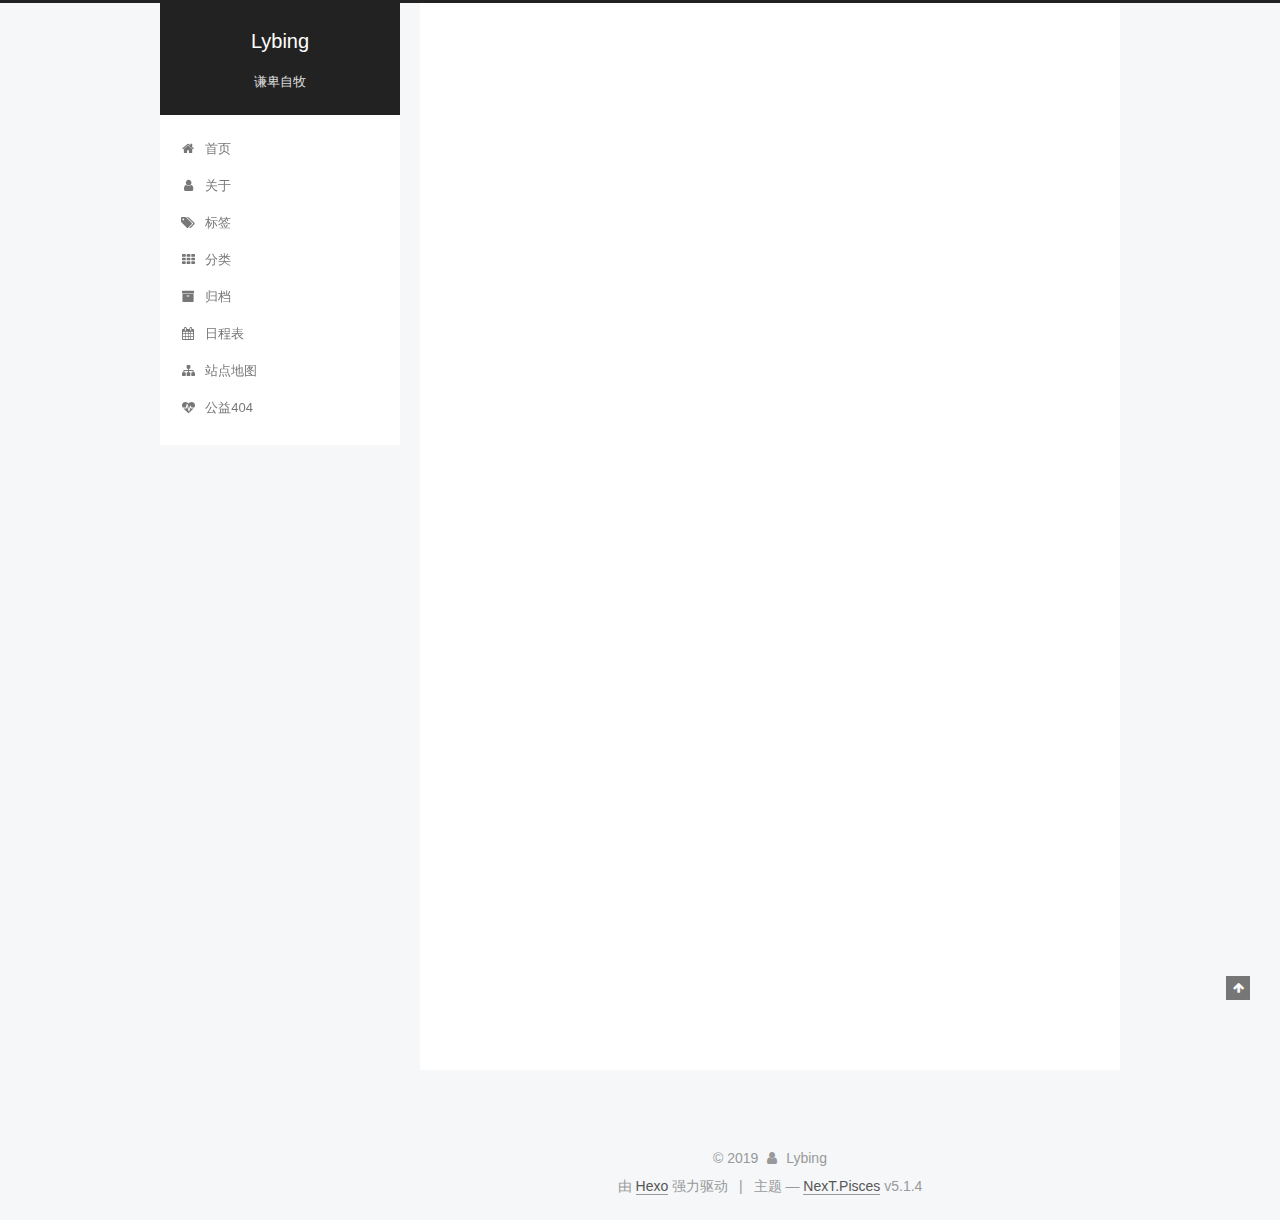
==== commit 1403cf4a: "Site updated: 2019-08-13 22:34:09" ====
--- a/index.html
+++ b/index.html
@@ -5,7 +5,7 @@
   
 
 
-<html class="theme-next muse use-motion" lang="zh-CN">
+<html class="theme-next pisces use-motion" lang="zh-Hans">
 <head><meta name="generator" content="Hexo 3.9.0">
   <meta charset="UTF-8">
 <meta http-equiv="X-UA-Compatible" content="IE=edge">
@@ -86,7 +86,7 @@
 <meta property="og:url" content="http://yoursite.com/index.html">
 <meta property="og:site_name" content="Lybing">
 <meta property="og:description" content="Master record">
-<meta property="og:locale" content="zh-CN">
+<meta property="og:locale" content="zh-Hans">
 <meta name="twitter:card" content="summary">
 <meta name="twitter:title" content="Lybing">
 <meta name="twitter:description" content="Master record">
@@ -97,7 +97,7 @@
   var NexT = window.NexT || {};
   var CONFIG = {
     root: '/',
-    scheme: 'Muse',
+    scheme: 'Pisces',
     version: '5.1.4',
     sidebar: {"position":"left","display":"post","offset":12,"b2t":false,"scrollpercent":false,"onmobile":false},
     fancybox: true,
@@ -105,7 +105,7 @@
     motion: {"enable":true,"async":false,"transition":{"post_block":"fadeIn","post_header":"slideDownIn","post_body":"slideDownIn","coll_header":"slideLeftIn","sidebar":"slideUpIn"}},
     duoshuo: {
       userId: '0',
-      author: 'Author'
+      author: '博主'
     },
     algolia: {
       applicationID: '',
@@ -137,7 +137,7 @@
 
 </head>
 
-<body itemscope itemtype="http://schema.org/WebPage" lang="zh-CN">
+<body itemscope itemtype="http://schema.org/WebPage" lang="zh-Hans">
 
   
   
@@ -186,17 +186,77 @@
             
               <i class="menu-item-icon fa fa-fw fa-home"></i> <br>
             
-            Home
+            首页
           </a>
         </li>
       
         
+        <li class="menu-item menu-item-about">
+          <a href="/about/" rel="section">
+            
+              <i class="menu-item-icon fa fa-fw fa-user"></i> <br>
+            
+            关于
+          </a>
+        </li>
+      
+        
+        <li class="menu-item menu-item-tags">
+          <a href="/tags/" rel="section">
+            
+              <i class="menu-item-icon fa fa-fw fa-tags"></i> <br>
+            
+            标签
+          </a>
+        </li>
+      
+        
+        <li class="menu-item menu-item-categories">
+          <a href="/categories/" rel="section">
+            
+              <i class="menu-item-icon fa fa-fw fa-th"></i> <br>
+            
+            分类
+          </a>
+        </li>
+      
+        
         <li class="menu-item menu-item-archives">
           <a href="/archives/" rel="section">
             
               <i class="menu-item-icon fa fa-fw fa-archive"></i> <br>
             
-            Archives
+            归档
+          </a>
+        </li>
+      
+        
+        <li class="menu-item menu-item-schedule">
+          <a href="/schedule/" rel="section">
+            
+              <i class="menu-item-icon fa fa-fw fa-calendar"></i> <br>
+            
+            日程表
+          </a>
+        </li>
+      
+        
+        <li class="menu-item menu-item-sitemap">
+          <a href="/sitemap.xml" rel="section">
+            
+              <i class="menu-item-icon fa fa-fw fa-sitemap"></i> <br>
+            
+            站点地图
+          </a>
+        </li>
+      
+        
+        <li class="menu-item menu-item-commonweal">
+          <a href="/404/" rel="section">
+            
+              <i class="menu-item-icon fa fa-fw fa-heartbeat"></i> <br>
+            
+            公益404
           </a>
         </li>
       
@@ -262,9 +322,9 @@
                 <i class="fa fa-calendar-o"></i>
               </span>
               
-                <span class="post-meta-item-text">Posted on</span>
+                <span class="post-meta-item-text">发表于</span>
               
-              <time title="Post created" itemprop="dateCreated datePublished" datetime="2019-08-13T15:49:22+08:00">
+              <time title="创建于" itemprop="dateCreated datePublished" datetime="2019-08-13T15:49:22+08:00">
                 2019-08-13
               </time>
             
@@ -331,7 +391,9 @@
     
 
     
-
+	<div>
+	
+	</div>
     <footer class="post-footer">
       
 
@@ -399,7 +461,7 @@
                 <a href="/archives/">
               
                   <span class="site-state-item-count">1</span>
-                  <span class="site-state-item-name">posts</span>
+                  <span class="site-state-item-name">日志</span>
                 </a>
               </div>
             
@@ -412,6 +474,22 @@
 
           
 
+          
+            <div class="links-of-author motion-element">
+                
+                  <span class="links-of-author-item">
+                    <a href="https://github.com/accleration" target="_blank" title="GitHub">
+                      
+                        <i class="fa fa-fw fa-github"></i>GitHub</a>
+                  </span>
+                
+                  <span class="links-of-author-item">
+                    <a href="mailto:1104930011@qq.com" target="_blank" title="E-Mail">
+                      
+                        <i class="fa fa-fw fa-envelope"></i>E-Mail</a>
+                  </span>
+                
+            </div>
           
 
           
@@ -449,7 +527,7 @@
 </div>
 
 
-  <div class="powered-by">Powered by <a class="theme-link" target="_blank" href="https://hexo.io">Hexo</a></div>
+  <div class="powered-by">由 <a class="theme-link" target="_blank" href="https://hexo.io">Hexo</a> 强力驱动</div>
 
 
 
@@ -457,7 +535,7 @@
 
 
 
-  <div class="theme-info">Theme &mdash; <a class="theme-link" target="_blank" href="https://github.com/iissnan/hexo-theme-next">NexT.Muse</a> v5.1.4</div>
+  <div class="theme-info">主题 &mdash; <a class="theme-link" target="_blank" href="https://github.com/iissnan/hexo-theme-next">NexT.Pisces</a> v5.1.4</div>
 
 
 
@@ -557,6 +635,13 @@
   
   
 
+
+  <script type="text/javascript" src="/js/src/affix.js?v=5.1.4"></script>
+
+  <script type="text/javascript" src="/js/src/schemes/pisces.js?v=5.1.4"></script>
+
+
+
   
 
   
--- a/css/main.css
+++ b/css/main.css
@@ -189,7 +189,7 @@
   font-size: 14px;
   line-height: 2;
   color: #555;
-  background: #fff;
+  background: #f5f7f9;
 }
 @media (max-width: 767px) {
   body {
@@ -653,8 +653,8 @@
 @media (min-width: 992px) {
   .full-image.full-image.full-image.full-image {
     max-width: none;
-    width: 110%;
-    margin: 25px -5%;
+    width: 118%;
+    margin: 0 -9%;
   }
 }
 .blockquote-center,
@@ -940,11 +940,11 @@
   display: inline-block;
   padding: 0 20px;
   font-size: 14px;
-  color: #fff;
-  background: #222;
-  border: 2px solid #222;
+  color: #555;
+  background: #fff;
+  border: 2px solid #555;
   text-decoration: none;
-  border-radius: 0;
+  border-radius: 2px;
   transition-property: background-color;
   transition-duration: 0.2s;
   transition-timing-function: ease-in-out;
@@ -953,8 +953,8 @@
 }
 .btn:hover {
   border-color: #222;
-  color: #222;
-  background: #fff;
+  color: #fff;
+  background: #222;
 }
 .btn +.btn {
   margin: 0 0 8px 8px;
@@ -1066,7 +1066,7 @@
   width: 24px;
   background: #222;
   font-size: 12px;
-  opacity: 1;
+  opacity: 0.6;
   color: #fff;
   cursor: pointer;
   text-align: center;
@@ -1087,7 +1087,7 @@
   }
 }
 .back-to-top.back-to-top-on {
-  bottom: 19px;
+  bottom: 30px;
 }
 .header {
   background: transparent;
@@ -1136,7 +1136,7 @@
 .site-subtitle {
   margin-top: 10px;
   font-size: 13px;
-  color: #999;
+  color: #ddd;
 }
 .use-motion .brand {
   opacity: 0;
@@ -1209,7 +1209,8 @@
   transition-timing-function: ease-in-out;
   transition-delay: 0s;
 }
-.menu .menu-item a:hover {
+.menu .menu-item a:hover,
+.menu-item-active a {
   border-bottom-color: #222;
 }
 .menu .menu-item .fa {
@@ -1265,6 +1266,14 @@
 }
 .use-motion .collection-title {
   opacity: 0;
+}
+.post-body p a {
+  color: #0593d3;
+  border-bottom: none;
+}
+.post-body p a:hover {
+  color: #0477ab;
+  text-decoration: underline;
 }
 .posts-expand {
   padding-top: 40px;
@@ -1738,20 +1747,20 @@
   display: block;
   margin: 0 auto;
   padding: 2px;
-  max-width: 96px;
+  max-width: 120px;
   height: auto;
-  border: 2px solid #333;
+  border: 1px solid #eee;
 }
 .site-author-name {
-  margin: 5px 0 0;
+  margin: 0;
   text-align: center;
-  color: #f5f5f5;
-  font-weight: normal;
+  color: #222;
+  font-weight: 600;
 }
 .site-description {
-  margin-top: 5px;
+  margin-top: 0;
   text-align: center;
-  font-size: 14px;
+  font-size: 13px;
   color: #999;
 }
 .site-state {
@@ -1763,7 +1772,7 @@
 .site-state-item {
   display: inline-block;
   padding: 0 15px;
-  border-left: 1px solid #333;
+  border-left: 1px solid #eee;
 }
 .site-state-item:first-child {
   border-left: none;
@@ -1776,11 +1785,11 @@
   text-align: center;
   color: inherit;
   font-weight: 600;
-  font-size: 18px;
+  font-size: 16px;
 }
 .site-state-item-name {
   font-size: 13px;
-  color: inherit;
+  color: #999;
 }
 .feed-link {
   margin-top: 20px;
@@ -1822,7 +1831,7 @@
   width: 4px;
   height: 4px;
   border-radius: 50%;
-  background: #ff821a;
+  background: #60daf6;
 }
 .links-of-blogroll {
   font-size: 13px;
@@ -1860,7 +1869,7 @@
   color: #555;
 }
 .sidebar-nav li:hover {
-  color: #f5f5f5;
+  color: #fc6423;
 }
 .page-post-detail .sidebar-nav-toc {
   padding: 0 5px;
@@ -1869,11 +1878,11 @@
   margin-left: 10px;
 }
 .sidebar-nav .sidebar-nav-active {
-  color: #87daff;
-  border-bottom-color: #87daff;
+  color: #fc6423;
+  border-bottom-color: #fc6423;
 }
 .sidebar-nav .sidebar-nav-active:hover {
-  color: #87daff;
+  color: #fc6423;
 }
 .sidebar-panel {
   display: none;
@@ -1906,12 +1915,12 @@
   transition-timing-function: ease-in-out;
   transition-delay: 0s;
   transition-property: all;
-  color: #999;
-  border-bottom-color: #555;
+  color: #666;
+  border-bottom-color: #ccc;
 }
 .post-toc ol a:hover {
-  color: #ccc;
-  border-bottom-color: #ccc;
+  color: #000;
+  border-bottom-color: #000;
 }
 .post-toc .nav-item {
   overflow: hidden;
@@ -1933,14 +1942,14 @@
   display: block;
 }
 .post-toc .nav .active > a {
-  color: #87daff;
-  border-bottom-color: #87daff;
+  color: #fc6423;
+  border-bottom-color: #fc6423;
 }
 .post-toc .nav .active-current > a {
-  color: #87daff;
+  color: #fc6423;
 }
 .post-toc .nav .active-current > a:hover {
-  color: #87daff;
+  color: #fc6423;
 }
 .footer {
   font-size: 14px;
@@ -2345,6 +2354,16 @@
   transform: translate(-50%, -50%);
   color: #ccc;
 }
+@media (min-width: 768px) and (max-width: 991px) {
+  .busuanzi-count {
+    width: auto;
+  }
+}
+@media (max-width: 767px) {
+  .busuanzi-count {
+    width: auto;
+  }
+}
 .site-uv,
 .site-pv,
 .page-pv {
@@ -2580,83 +2599,403 @@
   }
 }
 .page-post-detail .sidebar-toggle-line {
-  background: #87daff;
+  background: #fc6423;
 }
 .page-post-detail .comments {
   overflow: hidden;
 }
-@media (max-width: 767px) {
-  .header-inner,
-  .container .main-inner,
+.header {
+  position: relative;
+  margin: 0 auto;
+  width: 960px;
+}
+@media (min-width: 768px) and (max-width: 991px) {
+  .header {
+    width: auto;
+  }
+}
+@media (max-width: 767px) {
+  .header {
+    width: auto;
+  }
+}
+.header-inner {
+  position: absolute;
+  top: 0;
+  overflow: hidden;
+  padding: 0;
+  width: 240px;
+  background: #fff;
+  box-shadow: initial;
+  border-radius: initial;
+}
+@media (min-width: 1600px) {
+  .container .header-inner {
+    width: 240px;
+  }
+}
+@media (min-width: 768px) and (max-width: 991px) {
+  .header-inner {
+    position: relative;
+    width: auto;
+    border-radius: initial;
+  }
+}
+@media (max-width: 767px) {
+  .header-inner {
+    position: relative;
+    width: auto;
+    border-radius: initial;
+  }
+}
+.main:before,
+.main:after {
+  content: " ";
+  display: table;
+}
+.main:after {
+  clear: both;
+}
+@media (min-width: 768px) and (max-width: 991px) {
+  .main {
+    padding-bottom: 100px;
+  }
+}
+@media (max-width: 767px) {
+  .main {
+    padding-bottom: 100px;
+  }
+}
+.container .main-inner {
+  width: 960px;
+}
+@media (min-width: 768px) and (max-width: 991px) {
+  .container .main-inner {
+    width: auto;
+  }
+}
+@media (max-width: 767px) {
+  .container .main-inner {
+    width: auto;
+  }
+}
+.content-wrap {
+  float: right;
+  box-sizing: border-box;
+  padding: 40px;
+  width: 700px;
+  background: #fff;
+  min-height: 700px;
+  box-shadow: initial;
+  border-radius: initial;
+}
+@media (min-width: 768px) and (max-width: 991px) {
+  .content-wrap {
+    width: 100%;
+    padding: 20px;
+    border-radius: initial;
+  }
+}
+@media (max-width: 767px) {
+  .content-wrap {
+    width: 100%;
+    padding: 20px;
+    min-height: auto;
+    border-radius: initial;
+  }
+}
+.sidebar {
+  position: static;
+  float: left;
+  margin-top: 300px;
+  width: 240px;
+  background: #f5f7f9;
+  box-shadow: none;
+}
+@media (min-width: 768px) and (max-width: 991px) {
+  .sidebar {
+    display: none;
+  }
+}
+@media (max-width: 767px) {
+  .sidebar {
+    display: none;
+  }
+}
+.sidebar-toggle {
+  display: none;
+}
+.footer-inner {
+  width: 960px;
+  padding-left: 260px;
+}
+@media (min-width: 768px) and (max-width: 991px) {
   .footer-inner {
     width: auto;
-  }
-}
-embed {
-  display: block;
-  margin: 0px auto 25px auto;
-}
-.custom-logo .site-meta-headline {
-  text-align: center;
-}
-.custom-logo .brand {
+    padding-left: 0 !important;
+    padding-right: 0 !important;
+  }
+}
+@media (max-width: 767px) {
+  .footer-inner {
+    width: auto;
+    padding-left: 0 !important;
+    padding-right: 0 !important;
+  }
+}
+.sidebar-position-right .header-inner {
+  right: 0;
+}
+.sidebar-position-right .content-wrap {
+  float: left;
+}
+.sidebar-position-right .sidebar {
+  float: right;
+}
+.sidebar-position-right .footer-inner {
+  padding-left: 0;
+  padding-right: 260px;
+}
+.site-brand-wrapper {
+  position: relative;
+}
+.site-meta {
+  padding: 20px 0;
+  color: #fff;
+  background: #222;
+}
+@media (min-width: 768px) and (max-width: 991px) {
+  .site-meta {
+    box-shadow: 0 0 16px rgba(0,0,0,0.5);
+  }
+}
+@media (max-width: 767px) {
+  .site-meta {
+    box-shadow: 0 0 16px rgba(0,0,0,0.5);
+  }
+}
+.brand {
+  padding: 0;
   background: none;
 }
-.custom-logo .site-title {
-  margin: 10px auto 0;
-  font-size: 24px;
-  color: #222;
-}
-.custom-logo .site-title a {
-  border: none;
-}
-.custom-logo-image {
-  margin: 0 auto;
-  padding: 5px;
-  max-width: 150px;
-  background: #fff;
-}
-@media (max-width: 767px) {
-  .site-nav {
-    position: absolute;
-    left: 0;
-    top: 52px;
-    margin: 0;
-    width: 100%;
-    padding: 0;
-    background: #fff;
-    border-bottom: 1px solid #ddd;
-    z-index: 1030;
-  }
-}
-@media (max-width: 767px) {
-  .menu {
-    text-align: left;
-  }
-}
-@media (max-width: 767px) {
-  .menu .menu-item {
-    display: block;
-    margin: 0 10px;
-    vertical-align: top;
-  }
-}
-@media (max-width: 767px) {
-  .menu .menu-item br {
-    display: none;
-  }
-}
-@media (max-width: 767px) {
-  .menu .menu-item a {
-    padding: 5px 10px;
-  }
-}
-.menu .menu-item .fa {
-  margin-right: 0;
+.brand:hover {
+  color: #fff;
+}
+.site-subtitle {
+  margin: 10px 10px 0;
+  font-weight: initial;
 }
 .site-search form {
   display: none;
 }
+.site-nav {
+  border-top: none;
+}
+@media (min-width: 768px) and (max-width: 991px) {
+  .site-nav {
+    display: none !important;
+  }
+}
+@media (min-width: 768px) and (max-width: 991px) {
+  .site-nav-on {
+    display: block !important;
+  }
+}
+.menu .menu-item {
+  display: block;
+  margin: 0;
+}
+.menu .menu-item a {
+  position: relative;
+  box-sizing: border-box;
+  padding: 5px 20px;
+  text-align: left;
+  line-height: inherit;
+  transition-property: background-color;
+  transition-duration: 0.2s;
+  transition-timing-function: ease-in-out;
+  transition-delay: 0s;
+}
+.menu .menu-item a:hover,
+.menu-item-active a {
+  background: #f9f9f9;
+  border-bottom-color: #fff;
+}
+.menu .menu-item br {
+  display: none;
+}
+.menu-item-active a:after {
+  content: " ";
+  position: absolute;
+  top: 50%;
+  margin-top: -3px;
+  right: 15px;
+  width: 6px;
+  height: 6px;
+  border-radius: 50%;
+  background-color: #bbb;
+}
+.btn-bar {
+  background-color: #fff;
+}
+.site-nav-toggle {
+  left: 20px;
+  top: 50%;
+  -webkit-transform: translateY(-50%);
+  -webkit-transform: translateY(-50%);
+  -moz-transform: translateY(-50%);
+  -ms-transform: translateY(-50%);
+  -o-transform: translateY(-50%);
+  transform: translateY(-50%);
+}
+@media (min-width: 768px) and (max-width: 991px) {
+  .site-nav-toggle {
+    display: block;
+  }
+}
+.use-motion .sidebar .motion-element {
+  opacity: 1;
+}
+.sidebar {
+  margin-left: -100%;
+  right: auto;
+  bottom: auto;
+  -webkit-transform: none;
+}
+.sidebar-inner {
+  box-sizing: border-box;
+  width: 240px;
+  color: #555;
+  background: #fff;
+  box-shadow: initial;
+  border-radius: initial;
+  opacity: 0;
+}
+.sidebar-inner.affix {
+  position: fixed;
+  top: 12px;
+}
+.sidebar-inner.affix-bottom {
+  position: absolute;
+}
+.site-overview {
+  text-align: left;
+}
+.site-author:before,
+.site-author:after {
+  content: " ";
+  display: table;
+}
+.site-author:after {
+  clear: both;
+}
+.sidebar a {
+  color: #555;
+}
+.sidebar a:hover {
+  color: #222;
+}
+.site-state-item {
+  padding: 0 10px;
+}
+.links-of-author-item a:before {
+  display: none;
+}
+.links-of-author-item a {
+  border-bottom: none;
+  text-decoration: underline;
+}
+.feed-link {
+  border-top: 1px dotted #ccc;
+  border-bottom: 1px dotted #ccc;
+  text-align: center;
+}
+.feed-link a {
+  display: block;
+  color: #fc6423;
+  border: none;
+}
+.feed-link a:hover {
+  background: none;
+  color: #e34603;
+}
+.feed-link a:hover i {
+  color: #e34603;
+}
+.links-of-author {
+  display: flex;
+  flex-wrap: wrap;
+  justify-content: center;
+}
+.links-of-author-item {
+  margin: 5px 0 0;
+  width: 50%;
+}
+.links-of-author-item a {
+  max-width: 216px;
+  box-sizing: border-box;
+  display: inline-block;
+  margin-right: 0;
+  margin-bottom: 0;
+  padding: 0 5px;
+  overflow: hidden;
+  white-space: nowrap;
+  text-overflow: ellipsis;
+}
+.links-of-author-item a {
+  display: block;
+  text-decoration: none;
+}
+.links-of-author-item a:hover {
+  border-radius: 4px;
+  background: #eee;
+}
+.links-of-author-item .fa {
+  margin-right: 2px;
+  font-size: 16px;
+}
+.links-of-author-item .fa-globe {
+  font-size: 15px;
+}
+.links-of-blogroll {
+  text-align: center;
+  margin-top: 20px;
+  padding: 3px 0 0;
+  border-top: 1px dotted #ccc;
+}
+.links-of-blogroll-title {
+  margin-top: 0;
+}
+.links-of-blogroll-item {
+  padding: 0;
+}
+.links-of-blogroll-inline:before,
+.links-of-blogroll-inline:after {
+  content: " ";
+  display: table;
+}
+.links-of-blogroll-inline:after {
+  clear: both;
+}
 .links-of-blogroll-inline .links-of-blogroll-item {
-  display: inline-block;
-}
+  margin: 5px 0 0;
+  width: 50%;
+  display: inline-block;
+  width: unset;
+}
+.links-of-blogroll-inline .links-of-blogroll-item a {
+  max-width: 216px;
+  box-sizing: border-box;
+  display: inline-block;
+  margin-right: 0;
+  margin-bottom: 0;
+  padding: 0 5px;
+  overflow: hidden;
+  white-space: nowrap;
+  text-overflow: ellipsis;
+}
+@media (max-width: 767px) {
+  .post-body {
+    text-align: justify;
+  }
+}
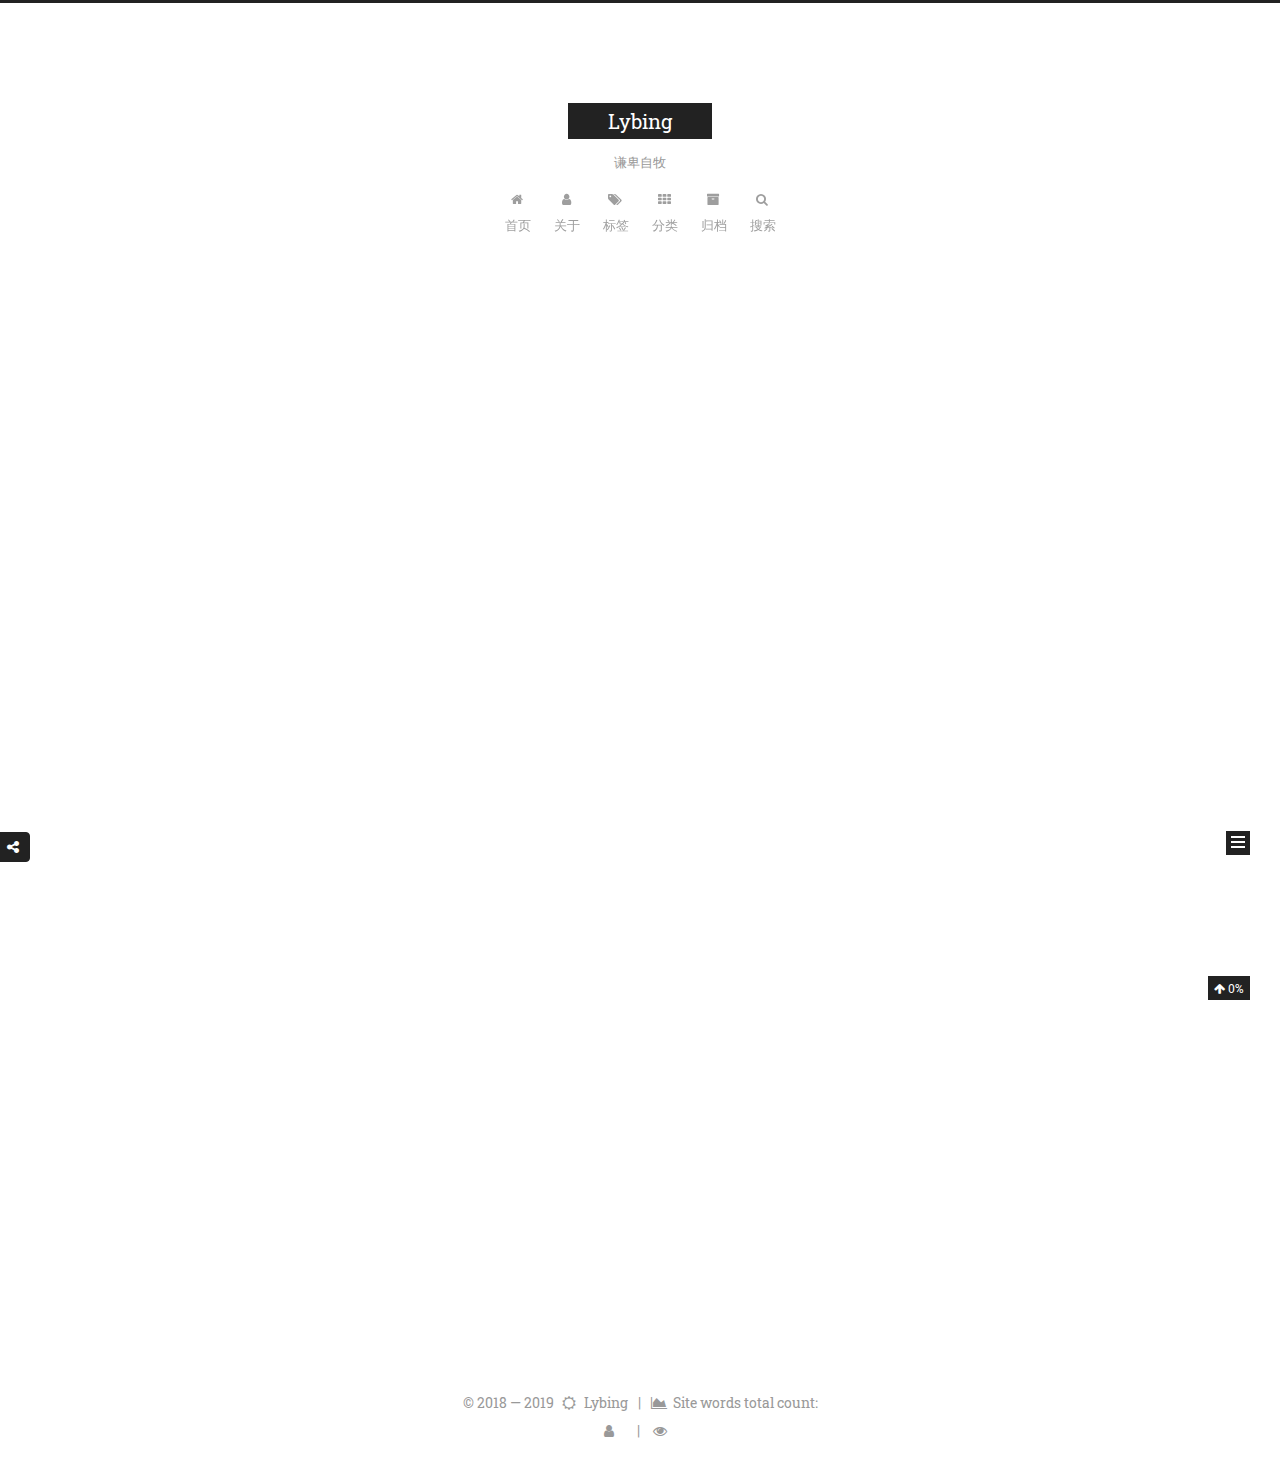
==== commit 086e41c0: "Site updated: 2019-08-13 23:19:22" ====
--- a/index.html
+++ b/index.html
@@ -5,7 +5,7 @@
   
 
 
-<html class="theme-next pisces use-motion" lang="zh-Hans">
+<html class="theme-next muse use-motion" lang="zh-Hans">
 <head><meta name="generator" content="Hexo 3.9.0">
   <meta charset="UTF-8">
 <meta http-equiv="X-UA-Compatible" content="IE=edge">
@@ -14,6 +14,13 @@
 
 
 
+  
+  
+    
+    
+  <script src="/lib/pace/pace.min.js?v=1.0.2"></script>
+  <link href="/lib/pace/pace-theme-minimal.min.css?v=1.0.2" rel="stylesheet">
+
 
 
 
@@ -45,6 +52,38 @@
 
 
 
+  
+  
+  
+  
+
+  
+    
+    
+  
+
+  
+
+  
+
+  
+
+  
+    
+      
+    
+
+    
+  
+
+  
+    
+    
+    <link href="https://fonts.cat.net/css?family=Roboto Slab:300,300italic,400,400italic,700,700italic|Roboto Mono:300,300italic,400,400italic,700,700italic&subset=latin,latin-ext" rel="stylesheet" type="text/css">
+  
+
+
+
 
 
 
@@ -68,11 +107,13 @@
 
 
 
-  <meta name="keywords" content="Hexo, NexT">
-
-
-
-
+  <meta name="keywords" content="hexo,博客，生活，技术，代码">
+
+
+
+
+
+  <link rel="alternate" href="/atom.xml" title="Lybing" type="application/atom+xml">
 
 
 
@@ -97,9 +138,9 @@
   var NexT = window.NexT || {};
   var CONFIG = {
     root: '/',
-    scheme: 'Pisces',
+    scheme: 'Muse',
     version: '5.1.4',
-    sidebar: {"position":"left","display":"post","offset":12,"b2t":false,"scrollpercent":false,"onmobile":false},
+    sidebar: {"position":"right","display":"post","offset":12,"b2t":false,"scrollpercent":true,"onmobile":true},
     fancybox: true,
     tabs: true,
     motion: {"enable":true,"async":false,"transition":{"post_block":"fadeIn","post_header":"slideDownIn","post_body":"slideDownIn","coll_header":"slideLeftIn","sidebar":"slideUpIn"}},
@@ -132,6 +173,16 @@
 
 
 
+  <script type="text/javascript">
+    var _hmt = _hmt || [];
+    (function() {
+      var hm = document.createElement("script");
+      hm.src = "https://hm.baidu.com/hm.js?a452b4c4a1cd7c9a9f62d952a88dc832";
+      var s = document.getElementsByTagName("script")[0];
+      s.parentNode.insertBefore(hm, s);
+    })();
+  </script>
+
 
 
 
@@ -144,7 +195,7 @@
     
   
 
-  <div class="container sidebar-position-left 
+  <div class="container sidebar-position-right 
   page-home">
     <div class="headband"></div>
 
@@ -230,41 +281,43 @@
           </a>
         </li>
       
-        
-        <li class="menu-item menu-item-schedule">
-          <a href="/schedule/" rel="section">
-            
-              <i class="menu-item-icon fa fa-fw fa-calendar"></i> <br>
-            
-            日程表
+
+      
+        <li class="menu-item menu-item-search">
+          
+            <a href="javascript:;" class="popup-trigger">
+          
+            
+              <i class="menu-item-icon fa fa-search fa-fw"></i> <br>
+            
+            搜索
           </a>
         </li>
       
-        
-        <li class="menu-item menu-item-sitemap">
-          <a href="/sitemap.xml" rel="section">
-            
-              <i class="menu-item-icon fa fa-fw fa-sitemap"></i> <br>
-            
-            站点地图
-          </a>
-        </li>
-      
-        
-        <li class="menu-item menu-item-commonweal">
-          <a href="/404/" rel="section">
-            
-              <i class="menu-item-icon fa fa-fw fa-heartbeat"></i> <br>
-            
-            公益404
-          </a>
-        </li>
-      
-
-      
     </ul>
   
 
+  
+    <div class="site-search">
+      
+  <div class="popup search-popup local-search-popup">
+  <div class="local-search-header clearfix">
+    <span class="search-icon">
+      <i class="fa fa-search"></i>
+    </span>
+    <span class="popup-btn-close">
+      <i class="fa fa-times-circle"></i>
+    </span>
+    <div class="local-search-input-wrapper">
+      <input autocomplete="off" placeholder="搜索..." spellcheck="false" type="text" id="local-search-input">
+    </div>
+  </div>
+  <div id="local-search-result"></div>
+</div>
+
+
+
+    </div>
   
 </nav>
 
@@ -298,7 +351,7 @@
     <span hidden itemprop="author" itemscope itemtype="http://schema.org/Person">
       <meta itemprop="name" content="Lybing">
       <meta itemprop="description" content>
-      <meta itemprop="image" content="/images/avatar.gif">
+      <meta itemprop="image" content="/images/xiaorenwu.jpg">
     </span>
 
     <span hidden itemprop="publisher" itemscope itemtype="http://schema.org/Organization">
@@ -346,6 +399,37 @@
           
 
           
+            <div class="post-wordcount">
+              
+                
+                <span class="post-meta-item-icon">
+                  <i class="fa fa-file-word-o"></i>
+                </span>
+                
+                  <span class="post-meta-item-text">字数统计&#58;</span>
+                
+                <span title="字数统计">
+                  
+                </span>
+              
+
+              
+                <span class="post-meta-divider">|</span>
+              
+
+              
+                <span class="post-meta-item-icon">
+                  <i class="fa fa-clock-o"></i>
+                </span>
+                
+                  <span class="post-meta-item-text">阅读时长 &asymp;</span>
+                
+                <span title="阅读时长">
+                  
+                </span>
+              
+            </div>
+          
 
           
 
@@ -439,6 +523,8 @@
 
   <aside id="sidebar" class="sidebar">
     
+      <div id="sidebar-dimmer"></div>
+    
     <div class="sidebar-inner">
 
       
@@ -448,6 +534,8 @@
       <section class="site-overview-wrap sidebar-panel sidebar-panel-active">
         <div class="site-overview">
           <div class="site-author motion-element" itemprop="author" itemscope itemtype="http://schema.org/Person">
+            
+              <img class="site-author-image" itemprop="image" src="/images/xiaorenwu.jpg" alt="Lybing">
             
               <p class="site-author-name" itemprop="name">Lybing</p>
               <p class="site-description motion-element" itemprop="description">Master record</p>
@@ -473,20 +561,27 @@
           </nav>
 
           
+            <div class="feed-link motion-element">
+              <a href="/atom.xml" rel="alternate">
+                <i class="fa fa-rss"></i>
+                RSS
+              </a>
+            </div>
+          
 
           
             <div class="links-of-author motion-element">
                 
                   <span class="links-of-author-item">
-                    <a href="https://github.com/accleration" target="_blank" title="GitHub">
+                    <a href="https://github.com/Sun-xyu" target="_blank" title="GitHub">
                       
-                        <i class="fa fa-fw fa-github"></i>GitHub</a>
+                        <i class="fa fa-fw fa-github"></i></a>
                   </span>
                 
                   <span class="links-of-author-item">
-                    <a href="mailto:1104930011@qq.com" target="_blank" title="E-Mail">
+                    <a href="mailto:sun64146458@gmail.com" target="_blank" title="E-Mail">
                       
-                        <i class="fa fa-fw fa-envelope"></i>E-Mail</a>
+                        <i class="fa fa-fw fa-envelope"></i></a>
                   </span>
                 
             </div>
@@ -497,6 +592,24 @@
 
           
           
+            <div class="links-of-blogroll motion-element links-of-blogroll-block">
+              <div class="links-of-blogroll-title">
+                <i class="fa  fa-fw fa-list"></i>
+                近期文章
+              </div>
+              <ul class="links-of-blogroll-list">
+                
+                  <li class="links-of-blogroll-item">
+                    <a href="https://sun-xyu.github.io/2018/10/16/hexo_next_blog/" title="Hexo+NexT 打造一个炫酷博客" target="_blank">Hexo+NexT 打造一个炫酷博客</a>
+                  </li>
+                
+                  <li class="links-of-blogroll-item">
+                    <a href="https://sun-xyu.github.io/2018/10/14/hexo_create_blog/" title="Hexo 搭建个人博客" target="_blank">Hexo 搭建个人博客</a>
+                  </li>
+                
+              </ul>
+            </div>
+          
 
           
 
@@ -517,30 +630,53 @@
 
     <footer id="footer" class="footer">
       <div class="footer-inner">
-        <div class="copyright">&copy; <span itemprop="copyrightYear">2019</span>
+        <div class="copyright">&copy; 2018 &mdash; <span itemprop="copyrightYear">2019</span>
   <span class="with-love">
-    <i class="fa fa-user"></i>
+    <i class="fa fa-sun-o"></i>
   </span>
   <span class="author" itemprop="copyrightHolder">Lybing</span>
 
   
+    <span class="post-meta-divider">|</span>
+    <span class="post-meta-item-icon">
+      <i class="fa fa-area-chart"></i>
+    </span>
+    
+      <span class="post-meta-item-text">Site words total count&#58;</span>
+    
+    <span title="Site words total count"></span>
+  
 </div>
 
 
-  <div class="powered-by">由 <a class="theme-link" target="_blank" href="https://hexo.io">Hexo</a> 强力驱动</div>
-
-
-
-  <span class="post-meta-divider">|</span>
-
-
-
-  <div class="theme-info">主题 &mdash; <a class="theme-link" target="_blank" href="https://github.com/iissnan/hexo-theme-next">NexT.Pisces</a> v5.1.4</div>
-
-
-
-
-        
+
+
+
+
+
+
+
+        
+<div class="busuanzi-count">
+  <script async src="https://dn-lbstatics.qbox.me/busuanzi/2.3/busuanzi.pure.mini.js"></script>
+
+  
+    <span class="site-uv">
+      <i class="fa fa-user"></i>
+      <span class="busuanzi-value" id="busuanzi_value_site_uv"></span>
+      
+    </span>
+  
+
+  
+    <span class="site-pv">
+      <i class="fa fa-eye"></i>
+      <span class="busuanzi-value" id="busuanzi_value_site_pv"></span>
+      
+    </span>
+  
+</div>
+
 
 
 
@@ -556,9 +692,17 @@
       <div class="back-to-top">
         <i class="fa fa-arrow-up"></i>
         
+          <span id="scrollpercent"><span>0</span>%</span>
+        
       </div>
     
 
+    
+      <div id="needsharebutton-float">
+        <span class="btn">
+          <i class="fa fa-share-alt" aria-hidden="true"></i>
+        </span>
+      </div>
     
 
   </div>
@@ -635,13 +779,6 @@
   
   
 
-
-  <script type="text/javascript" src="/js/src/affix.js?v=5.1.4"></script>
-
-  <script type="text/javascript" src="/js/src/schemes/pisces.js?v=5.1.4"></script>
-
-
-
   
 
   
@@ -686,17 +823,371 @@
 
   
 
-
-
-
-
-  
-
-  
-
-  
-
-  
+  <script type="text/javascript">
+    // Popup Window;
+    var isfetched = false;
+    var isXml = true;
+    // Search DB path;
+    var search_path = "";
+    if (search_path.length === 0) {
+      search_path = "search.xml";
+    } else if (/json$/i.test(search_path)) {
+      isXml = false;
+    }
+    var path = "/" + search_path;
+    // monitor main search box;
+
+    var onPopupClose = function (e) {
+      $('.popup').hide();
+      $('#local-search-input').val('');
+      $('.search-result-list').remove();
+      $('#no-result').remove();
+      $(".local-search-pop-overlay").remove();
+      $('body').css('overflow', '');
+    }
+
+    function proceedsearch() {
+      $("body")
+        .append('<div class="search-popup-overlay local-search-pop-overlay"></div>')
+        .css('overflow', 'hidden');
+      $('.search-popup-overlay').click(onPopupClose);
+      $('.popup').toggle();
+      var $localSearchInput = $('#local-search-input');
+      $localSearchInput.attr("autocapitalize", "none");
+      $localSearchInput.attr("autocorrect", "off");
+      $localSearchInput.focus();
+    }
+
+    // search function;
+    var searchFunc = function(path, search_id, content_id) {
+      'use strict';
+
+      // start loading animation
+      $("body")
+        .append('<div class="search-popup-overlay local-search-pop-overlay">' +
+          '<div id="search-loading-icon">' +
+          '<i class="fa fa-spinner fa-pulse fa-5x fa-fw"></i>' +
+          '</div>' +
+          '</div>')
+        .css('overflow', 'hidden');
+      $("#search-loading-icon").css('margin', '20% auto 0 auto').css('text-align', 'center');
+
+      $.ajax({
+        url: path,
+        dataType: isXml ? "xml" : "json",
+        async: true,
+        success: function(res) {
+          // get the contents from search data
+          isfetched = true;
+          $('.popup').detach().appendTo('.header-inner');
+          var datas = isXml ? $("entry", res).map(function() {
+            return {
+              title: $("title", this).text(),
+              content: $("content",this).text(),
+              url: $("url" , this).text()
+            };
+          }).get() : res;
+          var input = document.getElementById(search_id);
+          var resultContent = document.getElementById(content_id);
+          var inputEventFunction = function() {
+            var searchText = input.value.trim().toLowerCase();
+            var keywords = searchText.split(/[\s\-]+/);
+            if (keywords.length > 1) {
+              keywords.push(searchText);
+            }
+            var resultItems = [];
+            if (searchText.length > 0) {
+              // perform local searching
+              datas.forEach(function(data) {
+                var isMatch = false;
+                var hitCount = 0;
+                var searchTextCount = 0;
+                var title = data.title.trim();
+                var titleInLowerCase = title.toLowerCase();
+                var content = data.content.trim().replace(/<[^>]+>/g,"");
+                var contentInLowerCase = content.toLowerCase();
+                var articleUrl = decodeURIComponent(data.url);
+                var indexOfTitle = [];
+                var indexOfContent = [];
+                // only match articles with not empty titles
+                if(title != '') {
+                  keywords.forEach(function(keyword) {
+                    function getIndexByWord(word, text, caseSensitive) {
+                      var wordLen = word.length;
+                      if (wordLen === 0) {
+                        return [];
+                      }
+                      var startPosition = 0, position = [], index = [];
+                      if (!caseSensitive) {
+                        text = text.toLowerCase();
+                        word = word.toLowerCase();
+                      }
+                      while ((position = text.indexOf(word, startPosition)) > -1) {
+                        index.push({position: position, word: word});
+                        startPosition = position + wordLen;
+                      }
+                      return index;
+                    }
+
+                    indexOfTitle = indexOfTitle.concat(getIndexByWord(keyword, titleInLowerCase, false));
+                    indexOfContent = indexOfContent.concat(getIndexByWord(keyword, contentInLowerCase, false));
+                  });
+                  if (indexOfTitle.length > 0 || indexOfContent.length > 0) {
+                    isMatch = true;
+                    hitCount = indexOfTitle.length + indexOfContent.length;
+                  }
+                }
+
+                // show search results
+
+                if (isMatch) {
+                  // sort index by position of keyword
+
+                  [indexOfTitle, indexOfContent].forEach(function (index) {
+                    index.sort(function (itemLeft, itemRight) {
+                      if (itemRight.position !== itemLeft.position) {
+                        return itemRight.position - itemLeft.position;
+                      } else {
+                        return itemLeft.word.length - itemRight.word.length;
+                      }
+                    });
+                  });
+
+                  // merge hits into slices
+
+                  function mergeIntoSlice(text, start, end, index) {
+                    var item = index[index.length - 1];
+                    var position = item.position;
+                    var word = item.word;
+                    var hits = [];
+                    var searchTextCountInSlice = 0;
+                    while (position + word.length <= end && index.length != 0) {
+                      if (word === searchText) {
+                        searchTextCountInSlice++;
+                      }
+                      hits.push({position: position, length: word.length});
+                      var wordEnd = position + word.length;
+
+                      // move to next position of hit
+
+                      index.pop();
+                      while (index.length != 0) {
+                        item = index[index.length - 1];
+                        position = item.position;
+                        word = item.word;
+                        if (wordEnd > position) {
+                          index.pop();
+                        } else {
+                          break;
+                        }
+                      }
+                    }
+                    searchTextCount += searchTextCountInSlice;
+                    return {
+                      hits: hits,
+                      start: start,
+                      end: end,
+                      searchTextCount: searchTextCountInSlice
+                    };
+                  }
+
+                  var slicesOfTitle = [];
+                  if (indexOfTitle.length != 0) {
+                    slicesOfTitle.push(mergeIntoSlice(title, 0, title.length, indexOfTitle));
+                  }
+
+                  var slicesOfContent = [];
+                  while (indexOfContent.length != 0) {
+                    var item = indexOfContent[indexOfContent.length - 1];
+                    var position = item.position;
+                    var word = item.word;
+                    // cut out 100 characters
+                    var start = position - 20;
+                    var end = position + 80;
+                    if(start < 0){
+                      start = 0;
+                    }
+                    if (end < position + word.length) {
+                      end = position + word.length;
+                    }
+                    if(end > content.length){
+                      end = content.length;
+                    }
+                    slicesOfContent.push(mergeIntoSlice(content, start, end, indexOfContent));
+                  }
+
+                  // sort slices in content by search text's count and hits' count
+
+                  slicesOfContent.sort(function (sliceLeft, sliceRight) {
+                    if (sliceLeft.searchTextCount !== sliceRight.searchTextCount) {
+                      return sliceRight.searchTextCount - sliceLeft.searchTextCount;
+                    } else if (sliceLeft.hits.length !== sliceRight.hits.length) {
+                      return sliceRight.hits.length - sliceLeft.hits.length;
+                    } else {
+                      return sliceLeft.start - sliceRight.start;
+                    }
+                  });
+
+                  // select top N slices in content
+
+                  var upperBound = parseInt('1');
+                  if (upperBound >= 0) {
+                    slicesOfContent = slicesOfContent.slice(0, upperBound);
+                  }
+
+                  // highlight title and content
+
+                  function highlightKeyword(text, slice) {
+                    var result = '';
+                    var prevEnd = slice.start;
+                    slice.hits.forEach(function (hit) {
+                      result += text.substring(prevEnd, hit.position);
+                      var end = hit.position + hit.length;
+                      result += '<b class="search-keyword">' + text.substring(hit.position, end) + '</b>';
+                      prevEnd = end;
+                    });
+                    result += text.substring(prevEnd, slice.end);
+                    return result;
+                  }
+
+                  var resultItem = '';
+
+                  if (slicesOfTitle.length != 0) {
+                    resultItem += "<li><a href='" + articleUrl + "' class='search-result-title'>" + highlightKeyword(title, slicesOfTitle[0]) + "</a>";
+                  } else {
+                    resultItem += "<li><a href='" + articleUrl + "' class='search-result-title'>" + title + "</a>";
+                  }
+
+                  slicesOfContent.forEach(function (slice) {
+                    resultItem += "<a href='" + articleUrl + "'>" +
+                      "<p class=\"search-result\">" + highlightKeyword(content, slice) +
+                      "...</p>" + "</a>";
+                  });
+
+                  resultItem += "</li>";
+                  resultItems.push({
+                    item: resultItem,
+                    searchTextCount: searchTextCount,
+                    hitCount: hitCount,
+                    id: resultItems.length
+                  });
+                }
+              })
+            };
+            if (keywords.length === 1 && keywords[0] === "") {
+              resultContent.innerHTML = '<div id="no-result"><i class="fa fa-search fa-5x" /></div>'
+            } else if (resultItems.length === 0) {
+              resultContent.innerHTML = '<div id="no-result"><i class="fa fa-frown-o fa-5x" /></div>'
+            } else {
+              resultItems.sort(function (resultLeft, resultRight) {
+                if (resultLeft.searchTextCount !== resultRight.searchTextCount) {
+                  return resultRight.searchTextCount - resultLeft.searchTextCount;
+                } else if (resultLeft.hitCount !== resultRight.hitCount) {
+                  return resultRight.hitCount - resultLeft.hitCount;
+                } else {
+                  return resultRight.id - resultLeft.id;
+                }
+              });
+              var searchResultList = '<ul class=\"search-result-list\">';
+              resultItems.forEach(function (result) {
+                searchResultList += result.item;
+              })
+              searchResultList += "</ul>";
+              resultContent.innerHTML = searchResultList;
+            }
+          }
+
+          if ('auto' === 'auto') {
+            input.addEventListener('input', inputEventFunction);
+          } else {
+            $('.search-icon').click(inputEventFunction);
+            input.addEventListener('keypress', function (event) {
+              if (event.keyCode === 13) {
+                inputEventFunction();
+              }
+            });
+          }
+
+          // remove loading animation
+          $(".local-search-pop-overlay").remove();
+          $('body').css('overflow', '');
+
+          proceedsearch();
+        }
+      });
+    }
+
+    // handle and trigger popup window;
+    $('.popup-trigger').click(function(e) {
+      e.stopPropagation();
+      if (isfetched === false) {
+        searchFunc(path, 'local-search-input', 'local-search-result');
+      } else {
+        proceedsearch();
+      };
+    });
+
+    $('.popup-btn-close').click(onPopupClose);
+    $('.popup').click(function(e){
+      e.stopPropagation();
+    });
+    $(document).on('keyup', function (event) {
+      var shouldDismissSearchPopup = event.which === 27 &&
+        $('.search-popup').is(':visible');
+      if (shouldDismissSearchPopup) {
+        onPopupClose();
+      }
+    });
+  </script>
+
+
+
+
+
+  
+
+  
+
+  
+
+  
+  
+  
+  <link rel="stylesheet" href="/lib/needsharebutton/needsharebutton.css">
+
+  
+  
+  <script src="/lib/needsharebutton/needsharebutton.js"></script>
+
+  <script>
+    
+      pbOptions = {};
+      
+          pbOptions.iconStyle = "default";
+      
+          pbOptions.boxForm = "horizontal";
+      
+          pbOptions.position = "bottomCenter";
+      
+          pbOptions.networks = "Weibo,Wechat,Douban,QQZone,Twitter,Facebook";
+      
+      new needShareButton('#needsharebutton-postbottom', pbOptions);
+    
+    
+      flOptions = {};
+      
+          flOptions.iconStyle = "default";
+      
+          flOptions.boxForm = "vertical";
+      
+          flOptions.position = "topRight";
+      
+          flOptions.networks = "Weibo,Wechat,Douban,QQZone,Twitter,Facebook";
+      
+      new needShareButton('#needsharebutton-float', flOptions);
+    
+  </script>
+
   
 
   
--- a/css/main.css
+++ b/css/main.css
@@ -185,11 +185,11 @@
 }
 body {
   position: relative;
-  font-family: 'Lato', "PingFang SC", "Microsoft YaHei", sans-serif;
+  font-family: 'Roboto Slab', "PingFang SC", "Microsoft YaHei", sans-serif;
   font-size: 14px;
   line-height: 2;
   color: #555;
-  background: #f5f7f9;
+  background: #fff;
 }
 @media (max-width: 767px) {
   body {
@@ -216,7 +216,7 @@
   padding: 0;
   font-weight: bold;
   line-height: 1.5;
-  font-family: 'Lato', "PingFang SC", "Microsoft YaHei", sans-serif;
+  font-family: 'Roboto Slab', "PingFang SC", "Microsoft YaHei", sans-serif;
 }
 h2,
 h3,
@@ -493,7 +493,7 @@
 }
 pre,
 code {
-  font-family: consolas, Menlo, "PingFang SC", "Microsoft YaHei", monospace;
+  font-family: 'Roboto Mono', consolas, Menlo, "PingFang SC", "Microsoft YaHei", monospace;
 }
 code {
   padding: 2px 4px;
@@ -653,8 +653,8 @@
 @media (min-width: 992px) {
   .full-image.full-image.full-image.full-image {
     max-width: none;
-    width: 118%;
-    margin: 0 -9%;
+    width: 110%;
+    margin: 25px -5%;
   }
 }
 .blockquote-center,
@@ -745,8 +745,9 @@
   position: relative;
   padding: 15px;
   margin-bottom: 20px;
-  border: 1px solid #eee;
-  border-left-width: 5px;
+  border: initial;
+  border-left: 3px solid #eee;
+  background-color: #f9f9f9;
   border-radius: 3px;
 }
 .post-body .note h2,
@@ -776,6 +777,7 @@
   margin-bottom: 0;
 }
 .post-body .note.default {
+  background-color: #f7f7f7;
   border-left-color: #777;
 }
 .post-body .note.default h2,
@@ -786,6 +788,7 @@
   color: #777;
 }
 .post-body .note.primary {
+  background-color: #f5f0fa;
   border-left-color: #6f42c1;
 }
 .post-body .note.primary h2,
@@ -796,6 +799,7 @@
   color: #6f42c1;
 }
 .post-body .note.info {
+  background-color: #eef7fa;
   border-left-color: #428bca;
 }
 .post-body .note.info h2,
@@ -806,6 +810,7 @@
   color: #428bca;
 }
 .post-body .note.success {
+  background-color: #eff8f0;
   border-left-color: #5cb85c;
 }
 .post-body .note.success h2,
@@ -816,6 +821,7 @@
   color: #5cb85c;
 }
 .post-body .note.warning {
+  background-color: #fdf8ea;
   border-left-color: #f0ad4e;
 }
 .post-body .note.warning h2,
@@ -826,6 +832,7 @@
   color: #f0ad4e;
 }
 .post-body .note.danger {
+  background-color: #fcf1f2;
   border-left-color: #d9534f;
 }
 .post-body .note.danger h2,
@@ -940,11 +947,11 @@
   display: inline-block;
   padding: 0 20px;
   font-size: 14px;
-  color: #555;
-  background: #fff;
-  border: 2px solid #555;
+  color: #fff;
+  background: #222;
+  border: 2px solid #222;
   text-decoration: none;
-  border-radius: 2px;
+  border-radius: 0;
   transition-property: background-color;
   transition-duration: 0.2s;
   transition-timing-function: ease-in-out;
@@ -953,8 +960,8 @@
 }
 .btn:hover {
   border-color: #222;
-  color: #fff;
-  background: #222;
+  color: #222;
+  background: #fff;
 }
 .btn +.btn {
   margin: 0 0 8px 8px;
@@ -1063,10 +1070,10 @@
   right: 30px;
   z-index: 1050;
   padding: 0 6px;
-  width: 24px;
+  width: initial;
   background: #222;
   font-size: 12px;
-  opacity: 0.6;
+  opacity: 1;
   color: #fff;
   cursor: pointer;
   text-align: center;
@@ -1078,16 +1085,18 @@
 }
 @media (min-width: 768px) and (max-width: 991px) {
   .back-to-top {
-    display: none !important;
+    right: 20px;
+    opacity: 0.8;
   }
 }
 @media (max-width: 767px) {
   .back-to-top {
-    display: none !important;
+    right: 20px;
+    opacity: 0.8;
   }
 }
 .back-to-top.back-to-top-on {
-  bottom: 30px;
+  bottom: 19px;
 }
 .header {
   background: transparent;
@@ -1131,12 +1140,12 @@
   line-height: 36px;
   font-size: 20px;
   font-weight: normal;
-  font-family: 'Lato', "PingFang SC", "Microsoft YaHei", sans-serif;
+  font-family: 'Roboto Slab', "PingFang SC", "Microsoft YaHei", sans-serif;
 }
 .site-subtitle {
   margin-top: 10px;
   font-size: 13px;
-  color: #ddd;
+  color: #999;
 }
 .use-motion .brand {
   opacity: 0;
@@ -1209,8 +1218,7 @@
   transition-timing-function: ease-in-out;
   transition-delay: 0s;
 }
-.menu .menu-item a:hover,
-.menu-item-active a {
+.menu .menu-item a:hover {
   border-bottom-color: #222;
 }
 .menu .menu-item .fa {
@@ -1220,7 +1228,7 @@
   opacity: 0;
 }
 .post-body {
-  font-family: 'Lato', "PingFang SC", "Microsoft YaHei", sans-serif;
+  font-family: 'Roboto Slab', "PingFang SC", "Microsoft YaHei", sans-serif;
 }
 @media (max-width: 767px) {
   .post-body {
@@ -1506,7 +1514,7 @@
 .posts-expand .post-meta {
   margin: 3px 0 60px 0;
   color: #999;
-  font-family: 'Lato', "PingFang SC", "Microsoft YaHei", sans-serif;
+  font-family: 'Roboto Slab', "PingFang SC", "Microsoft YaHei", sans-serif;
   font-size: 12px;
   text-align: center;
 }
@@ -1649,6 +1657,49 @@
 .fancybox-close,
 .fancybox-close:hover {
   border: none;
+}
+.post-copyright {
+  margin: 2em 0 0;
+  padding: 0.5em 1em;
+  border-left: 3px solid #ff1700;
+  background-color: #f9f9f9;
+  list-style: none;
+}
+.post-widgets {
+  border-top: 1px solid #eee;
+  padding-top: 9px;
+  margin-top: 45px;
+  display: flex;
+  justify-content: center;
+  flex-wrap: wrap;
+  align-items: center;
+}
+.post-widgets .post-meta-divider {
+  height: 28px;
+  color: #999;
+}
+.wp_rating {
+  height: 20px;
+  margin-right: 10px;
+  text-align: center;
+  line-height: 20px;
+  padding-top: 6px;
+}
+.social-like {
+  font-size: 14px;
+  text-align: center;
+  display: flex;
+  justify-content: center;
+}
+.vk_like {
+  width: 85px;
+  height: 21px;
+  padding-top: 7px;
+  align-self: center;
+}
+.fb_like {
+  height: 30px;
+  align-self: center;
 }
 .rtl.post-body p,
 .rtl.post-body a,
@@ -1685,16 +1736,6 @@
 .sidebar a:hover {
   color: #eee;
 }
-@media (min-width: 768px) and (max-width: 991px) {
-  .sidebar {
-    display: none !important;
-  }
-}
-@media (max-width: 767px) {
-  .sidebar {
-    display: none !important;
-  }
-}
 .sidebar-inner {
   position: relative;
   padding: 20px 10px;
@@ -1723,12 +1764,14 @@
 }
 @media (min-width: 768px) and (max-width: 991px) {
   .sidebar-toggle {
-    display: none !important;
+    right: 20px;
+    opacity: 0.8;
   }
 }
 @media (max-width: 767px) {
   .sidebar-toggle {
-    display: none !important;
+    right: 20px;
+    opacity: 0.8;
   }
 }
 .sidebar-toggle-line {
@@ -1747,20 +1790,20 @@
   display: block;
   margin: 0 auto;
   padding: 2px;
-  max-width: 120px;
+  max-width: 96px;
   height: auto;
-  border: 1px solid #eee;
+  border: 2px solid #333;
 }
 .site-author-name {
-  margin: 0;
-  text-align: center;
-  color: #222;
-  font-weight: 600;
+  margin: 5px 0 0;
+  text-align: center;
+  color: #f5f5f5;
+  font-weight: normal;
 }
 .site-description {
-  margin-top: 0;
-  text-align: center;
-  font-size: 13px;
+  margin-top: 5px;
+  text-align: center;
+  font-size: 14px;
   color: #999;
 }
 .site-state {
@@ -1772,7 +1815,7 @@
 .site-state-item {
   display: inline-block;
   padding: 0 15px;
-  border-left: 1px solid #eee;
+  border-left: 1px solid #333;
 }
 .site-state-item:first-child {
   border-left: none;
@@ -1785,11 +1828,11 @@
   text-align: center;
   color: inherit;
   font-weight: 600;
-  font-size: 16px;
+  font-size: 18px;
 }
 .site-state-item-name {
   font-size: 13px;
-  color: #999;
+  color: inherit;
 }
 .feed-link {
   margin-top: 20px;
@@ -1831,7 +1874,7 @@
   width: 4px;
   height: 4px;
   border-radius: 50%;
-  background: #60daf6;
+  background: #fcf142;
 }
 .links-of-blogroll {
   font-size: 13px;
@@ -1869,7 +1912,7 @@
   color: #555;
 }
 .sidebar-nav li:hover {
-  color: #fc6423;
+  color: #f5f5f5;
 }
 .page-post-detail .sidebar-nav-toc {
   padding: 0 5px;
@@ -1878,11 +1921,11 @@
   margin-left: 10px;
 }
 .sidebar-nav .sidebar-nav-active {
-  color: #fc6423;
-  border-bottom-color: #fc6423;
+  color: #87daff;
+  border-bottom-color: #87daff;
 }
 .sidebar-nav .sidebar-nav-active:hover {
-  color: #fc6423;
+  color: #87daff;
 }
 .sidebar-panel {
   display: none;
@@ -1915,12 +1958,12 @@
   transition-timing-function: ease-in-out;
   transition-delay: 0s;
   transition-property: all;
-  color: #666;
+  color: #999;
+  border-bottom-color: #555;
+}
+.post-toc ol a:hover {
+  color: #ccc;
   border-bottom-color: #ccc;
-}
-.post-toc ol a:hover {
-  color: #000;
-  border-bottom-color: #000;
 }
 .post-toc .nav-item {
   overflow: hidden;
@@ -1942,14 +1985,40 @@
   display: block;
 }
 .post-toc .nav .active > a {
-  color: #fc6423;
-  border-bottom-color: #fc6423;
+  color: #87daff;
+  border-bottom-color: #87daff;
 }
 .post-toc .nav .active-current > a {
-  color: #fc6423;
+  color: #87daff;
 }
 .post-toc .nav .active-current > a:hover {
-  color: #fc6423;
+  color: #87daff;
+}
+.sidebar-active #sidebar-dimmer {
+  opacity: 0.7;
+  -webkit-transform: translateX(-150%);
+  -webkit-transform: translateX(-150%);
+  -moz-transform: translateX(-150%);
+  -ms-transform: translateX(-150%);
+  -o-transform: translateX(-150%);
+  transform: translateX(-150%);
+  transition: opacity 0.2s;
+}
+#sidebar-dimmer {
+  display: none;
+  position: absolute;
+  top: 0;
+  left: 100%;
+  width: 200%;
+  height: 100%;
+  background: #000;
+  opacity: 0;
+  transition: opacity 0.2s, transform 0s 0.2s;
+}
+@media (max-width: 767px) {
+  #sidebar-dimmer {
+    display: block;
+  }
 }
 .footer {
   font-size: 14px;
@@ -2354,16 +2423,6 @@
   transform: translate(-50%, -50%);
   color: #ccc;
 }
-@media (min-width: 768px) and (max-width: 991px) {
-  .busuanzi-count {
-    width: auto;
-  }
-}
-@media (max-width: 767px) {
-  .busuanzi-count {
-    width: auto;
-  }
-}
 .site-uv,
 .site-pv,
 .page-pv {
@@ -2380,6 +2439,29 @@
 .site-uv::after {
   content: "|";
   padding-left: 10px;
+}
+#needsharebutton-postbottom {
+  position: relative;
+  cursor: pointer;
+  height: 26px;
+}
+#needsharebutton-postbottom .btn {
+  display: initial;
+  padding: 1px 4px;
+  border: 1px solid #222;
+  border-radius: 3px;
+}
+#needsharebutton-float {
+  position: fixed;
+  bottom: 38px;
+  left: -8px;
+  z-index: 9999;
+  cursor: pointer;
+}
+#needsharebutton-float .btn {
+  padding: 0 10px 0 14px;
+  border: 1px solid #222;
+  border-radius: 4px;
 }
 .page-archive .archive-page-counter {
   position: relative;
@@ -2599,403 +2681,83 @@
   }
 }
 .page-post-detail .sidebar-toggle-line {
-  background: #fc6423;
+  background: #87daff;
 }
 .page-post-detail .comments {
   overflow: hidden;
 }
-.header {
-  position: relative;
-  margin: 0 auto;
-  width: 960px;
-}
-@media (min-width: 768px) and (max-width: 991px) {
-  .header {
-    width: auto;
-  }
-}
-@media (max-width: 767px) {
-  .header {
-    width: auto;
-  }
-}
-.header-inner {
-  position: absolute;
-  top: 0;
-  overflow: hidden;
-  padding: 0;
-  width: 240px;
-  background: #fff;
-  box-shadow: initial;
-  border-radius: initial;
-}
-@media (min-width: 1600px) {
-  .container .header-inner {
-    width: 240px;
-  }
-}
-@media (min-width: 768px) and (max-width: 991px) {
-  .header-inner {
-    position: relative;
-    width: auto;
-    border-radius: initial;
-  }
-}
-@media (max-width: 767px) {
-  .header-inner {
-    position: relative;
-    width: auto;
-    border-radius: initial;
-  }
-}
-.main:before,
-.main:after {
-  content: " ";
-  display: table;
-}
-.main:after {
-  clear: both;
-}
-@media (min-width: 768px) and (max-width: 991px) {
-  .main {
-    padding-bottom: 100px;
-  }
-}
-@media (max-width: 767px) {
-  .main {
-    padding-bottom: 100px;
-  }
-}
-.container .main-inner {
-  width: 960px;
-}
-@media (min-width: 768px) and (max-width: 991px) {
-  .container .main-inner {
-    width: auto;
-  }
-}
-@media (max-width: 767px) {
-  .container .main-inner {
-    width: auto;
-  }
-}
-.content-wrap {
-  float: right;
-  box-sizing: border-box;
-  padding: 40px;
-  width: 700px;
-  background: #fff;
-  min-height: 700px;
-  box-shadow: initial;
-  border-radius: initial;
-}
-@media (min-width: 768px) and (max-width: 991px) {
-  .content-wrap {
-    width: 100%;
-    padding: 20px;
-    border-radius: initial;
-  }
-}
-@media (max-width: 767px) {
-  .content-wrap {
-    width: 100%;
-    padding: 20px;
-    min-height: auto;
-    border-radius: initial;
-  }
-}
-.sidebar {
-  position: static;
-  float: left;
-  margin-top: 300px;
-  width: 240px;
-  background: #f5f7f9;
-  box-shadow: none;
-}
-@media (min-width: 768px) and (max-width: 991px) {
-  .sidebar {
-    display: none;
-  }
-}
-@media (max-width: 767px) {
-  .sidebar {
-    display: none;
-  }
-}
-.sidebar-toggle {
-  display: none;
-}
-.footer-inner {
-  width: 960px;
-  padding-left: 260px;
-}
-@media (min-width: 768px) and (max-width: 991px) {
+@media (max-width: 767px) {
+  .header-inner,
+  .container .main-inner,
   .footer-inner {
     width: auto;
-    padding-left: 0 !important;
-    padding-right: 0 !important;
-  }
-}
-@media (max-width: 767px) {
-  .footer-inner {
-    width: auto;
-    padding-left: 0 !important;
-    padding-right: 0 !important;
-  }
-}
-.sidebar-position-right .header-inner {
-  right: 0;
-}
-.sidebar-position-right .content-wrap {
-  float: left;
-}
-.sidebar-position-right .sidebar {
-  float: right;
-}
-.sidebar-position-right .footer-inner {
-  padding-left: 0;
-  padding-right: 260px;
-}
-.site-brand-wrapper {
-  position: relative;
-}
-.site-meta {
-  padding: 20px 0;
-  color: #fff;
-  background: #222;
-}
-@media (min-width: 768px) and (max-width: 991px) {
-  .site-meta {
-    box-shadow: 0 0 16px rgba(0,0,0,0.5);
-  }
-}
-@media (max-width: 767px) {
-  .site-meta {
-    box-shadow: 0 0 16px rgba(0,0,0,0.5);
-  }
-}
-.brand {
-  padding: 0;
+  }
+}
+embed {
+  display: block;
+  margin: 0px auto 25px auto;
+}
+.custom-logo .site-meta-headline {
+  text-align: center;
+}
+.custom-logo .brand {
   background: none;
 }
-.brand:hover {
-  color: #fff;
-}
-.site-subtitle {
-  margin: 10px 10px 0;
-  font-weight: initial;
+.custom-logo .site-title {
+  margin: 10px auto 0;
+  font-size: 24px;
+  color: #222;
+}
+.custom-logo .site-title a {
+  border: none;
+}
+.custom-logo-image {
+  margin: 0 auto;
+  padding: 5px;
+  max-width: 150px;
+  background: #fff;
+}
+@media (max-width: 767px) {
+  .site-nav {
+    position: absolute;
+    left: 0;
+    top: 52px;
+    margin: 0;
+    width: 100%;
+    padding: 0;
+    background: #fff;
+    border-bottom: 1px solid #ddd;
+    z-index: 1030;
+  }
+}
+@media (max-width: 767px) {
+  .menu {
+    text-align: left;
+  }
+}
+@media (max-width: 767px) {
+  .menu .menu-item {
+    display: block;
+    margin: 0 10px;
+    vertical-align: top;
+  }
+}
+@media (max-width: 767px) {
+  .menu .menu-item br {
+    display: none;
+  }
+}
+@media (max-width: 767px) {
+  .menu .menu-item a {
+    padding: 5px 10px;
+  }
+}
+.menu .menu-item .fa {
+  margin-right: 0;
 }
 .site-search form {
   display: none;
 }
-.site-nav {
-  border-top: none;
-}
-@media (min-width: 768px) and (max-width: 991px) {
-  .site-nav {
-    display: none !important;
-  }
-}
-@media (min-width: 768px) and (max-width: 991px) {
-  .site-nav-on {
-    display: block !important;
-  }
-}
-.menu .menu-item {
-  display: block;
-  margin: 0;
-}
-.menu .menu-item a {
-  position: relative;
-  box-sizing: border-box;
-  padding: 5px 20px;
-  text-align: left;
-  line-height: inherit;
-  transition-property: background-color;
-  transition-duration: 0.2s;
-  transition-timing-function: ease-in-out;
-  transition-delay: 0s;
-}
-.menu .menu-item a:hover,
-.menu-item-active a {
-  background: #f9f9f9;
-  border-bottom-color: #fff;
-}
-.menu .menu-item br {
-  display: none;
-}
-.menu-item-active a:after {
-  content: " ";
-  position: absolute;
-  top: 50%;
-  margin-top: -3px;
-  right: 15px;
-  width: 6px;
-  height: 6px;
-  border-radius: 50%;
-  background-color: #bbb;
-}
-.btn-bar {
-  background-color: #fff;
-}
-.site-nav-toggle {
-  left: 20px;
-  top: 50%;
-  -webkit-transform: translateY(-50%);
-  -webkit-transform: translateY(-50%);
-  -moz-transform: translateY(-50%);
-  -ms-transform: translateY(-50%);
-  -o-transform: translateY(-50%);
-  transform: translateY(-50%);
-}
-@media (min-width: 768px) and (max-width: 991px) {
-  .site-nav-toggle {
-    display: block;
-  }
-}
-.use-motion .sidebar .motion-element {
-  opacity: 1;
-}
-.sidebar {
-  margin-left: -100%;
-  right: auto;
-  bottom: auto;
-  -webkit-transform: none;
-}
-.sidebar-inner {
-  box-sizing: border-box;
-  width: 240px;
-  color: #555;
-  background: #fff;
-  box-shadow: initial;
-  border-radius: initial;
-  opacity: 0;
-}
-.sidebar-inner.affix {
-  position: fixed;
-  top: 12px;
-}
-.sidebar-inner.affix-bottom {
-  position: absolute;
-}
-.site-overview {
-  text-align: left;
-}
-.site-author:before,
-.site-author:after {
-  content: " ";
-  display: table;
-}
-.site-author:after {
-  clear: both;
-}
-.sidebar a {
-  color: #555;
-}
-.sidebar a:hover {
-  color: #222;
-}
-.site-state-item {
-  padding: 0 10px;
-}
-.links-of-author-item a:before {
-  display: none;
-}
-.links-of-author-item a {
-  border-bottom: none;
-  text-decoration: underline;
-}
-.feed-link {
-  border-top: 1px dotted #ccc;
-  border-bottom: 1px dotted #ccc;
-  text-align: center;
-}
-.feed-link a {
-  display: block;
-  color: #fc6423;
-  border: none;
-}
-.feed-link a:hover {
-  background: none;
-  color: #e34603;
-}
-.feed-link a:hover i {
-  color: #e34603;
-}
-.links-of-author {
-  display: flex;
-  flex-wrap: wrap;
-  justify-content: center;
-}
-.links-of-author-item {
-  margin: 5px 0 0;
-  width: 50%;
-}
-.links-of-author-item a {
-  max-width: 216px;
-  box-sizing: border-box;
-  display: inline-block;
-  margin-right: 0;
-  margin-bottom: 0;
-  padding: 0 5px;
-  overflow: hidden;
-  white-space: nowrap;
-  text-overflow: ellipsis;
-}
-.links-of-author-item a {
-  display: block;
-  text-decoration: none;
-}
-.links-of-author-item a:hover {
-  border-radius: 4px;
-  background: #eee;
-}
-.links-of-author-item .fa {
-  margin-right: 2px;
-  font-size: 16px;
-}
-.links-of-author-item .fa-globe {
-  font-size: 15px;
-}
-.links-of-blogroll {
-  text-align: center;
-  margin-top: 20px;
-  padding: 3px 0 0;
-  border-top: 1px dotted #ccc;
-}
-.links-of-blogroll-title {
-  margin-top: 0;
-}
-.links-of-blogroll-item {
-  padding: 0;
-}
-.links-of-blogroll-inline:before,
-.links-of-blogroll-inline:after {
-  content: " ";
-  display: table;
-}
-.links-of-blogroll-inline:after {
-  clear: both;
-}
 .links-of-blogroll-inline .links-of-blogroll-item {
-  margin: 5px 0 0;
-  width: 50%;
-  display: inline-block;
-  width: unset;
-}
-.links-of-blogroll-inline .links-of-blogroll-item a {
-  max-width: 216px;
-  box-sizing: border-box;
-  display: inline-block;
-  margin-right: 0;
-  margin-bottom: 0;
-  padding: 0 5px;
-  overflow: hidden;
-  white-space: nowrap;
-  text-overflow: ellipsis;
-}
-@media (max-width: 767px) {
-  .post-body {
-    text-align: justify;
-  }
-}
+  display: inline-block;
+}
--- a/lib/needsharebutton/needsharebutton.css
+++ b/lib/needsharebutton/needsharebutton.css
@@ -0,0 +1,372 @@
+/***********************************************
+  needShareButton
+  - Version 1.0.0
+  - Copyright 2015 Dzmitry Vasileuski
+  - Licensed under MIT (http://opensource.org/licenses/MIT)
+***********************************************/
+/* Social icons font
+***********************************************/
+@import url('font-embedded.css');
+.need-share-button {
+  position: relative;
+}
+.need-share-button-opened {
+  position: relative;
+}
+.need-share-button-opened img.need-share-wechat-code-image {
+  display: block;
+
+  width: 100%;
+  max-width: 200px;
+  margin: auto;
+}
+.need-share-button_dropdown {
+  position: absolute;
+  z-index: 10;
+
+  visibility: hidden;
+  overflow: hidden;
+
+  width: 300px;
+
+  font-size: 16px;
+
+  -webkit-transition: .3s;
+          transition: .3s;
+  -webkit-transform: scale(.1);
+      -ms-transform: scale(.1);
+          transform: scale(.1);
+  text-align: center;
+  white-space: normal;
+
+  opacity: 0;
+  -webkit-border-radius: 4px;
+          border-radius: 4px;
+  background-color: #fff;
+  -webkit-box-shadow: 0 0 2px rgba(0, 0, 0, .5);
+          box-shadow: 0 0 2px rgba(0, 0, 0, .5);
+}
+.need-share-button-opened .need-share-button_dropdown {
+  visibility: visible;
+
+  -webkit-transform: scale(1);
+      -ms-transform: scale(1);
+          transform: scale(1);
+
+  opacity: 1;
+}
+.need-share-button_dropdown-box-vertical,
+.need-share-button_dropdown-box-horizontal {
+  -webkit-border-radius: 0;
+          border-radius: 0;
+}
+.need-share-button_dropdown-box-vertical {
+  width: 50px;
+}
+.need-share-button_dropdown-box-horizontal {
+  width: auto;
+
+  white-space: nowrap;
+}
+.need-share-button_link {
+  display: inline-block;
+
+  width: 50px;
+  height: 50px;
+
+  line-height: 50px;
+
+  cursor: pointer;
+  text-align: center;
+}
+.need-share-button_link:hover {
+  -webkit-transition: .3s;
+          transition: .3s;
+
+  opacity: .7;
+}
+/* Dropdown position
+***********************************************/
+.need-share-button_dropdown-top-left {
+  right: 100%;
+  bottom: 100%;
+
+  margin-right: 10px;
+  margin-bottom: 10px;
+}
+.need-share-button_dropdown-top-right {
+  bottom: 100%;
+  left: 100%;
+
+  margin-bottom: 10px;
+  margin-left: 10px;
+}
+.need-share-button_dropdown-top-center {
+  bottom: 100%;
+  left: 50%;
+
+  margin-bottom: 10px;
+}
+.need-share-button_dropdown-middle-left {
+  top: 50%;
+  right: 100%;
+
+  margin-right: 10px;
+}
+.need-share-button_dropdown-middle-right {
+  top: 50%;
+  left: 100%;
+
+  margin-left: 10px;
+}
+.need-share-button_dropdown-bottom-left {
+  top: 100%;
+  right: 100%;
+
+  margin-top: 10px;
+  margin-right: 10px;
+}
+.need-share-button_dropdown-bottom-right {
+  top: 100%;
+  left: 100%;
+
+  margin-top: 10px;
+  margin-left: 10px;
+}
+.need-share-button_dropdown-bottom-center {
+  top: 100%;
+  left: 50%;
+
+  margin-top: 10px;
+}
+/* Default theme
+***********************************************/
+.need-share-button-default {
+  display: inline-block;
+
+  margin-bottom: 0;
+  padding: 6px 12px;
+
+  font-size: 14px;
+  line-height: 1.42857143;
+  font-weight: 400;
+  color: #333;
+
+  cursor: pointer;
+  -webkit-user-select: none;
+     -moz-user-select: none;
+      -ms-user-select: none;
+          user-select: none;
+  text-align: center;
+  vertical-align: middle;
+
+  border: 1px solid #ccc;
+  -webkit-border-radius: 4px;
+          border-radius: 4px;
+  background-color: #fff;
+}
+/* Network buttons
+***********************************************/
+.need-share-button_wechat {
+  color: #a2dc30;
+}
+.need-share-button_wechat.need-share-button_link-box {
+  color: #fff;
+
+  background: #a2dc30;
+}
+.need-share-button_weibo {
+  color: #d52b2b;
+}
+.need-share-button_weibo.need-share-button_link-box {
+  color: #fff;
+
+  background: #d52b2b;
+}
+.need-share-button_douban {
+  color: #072;
+}
+.need-share-button_douban:before {
+  content: '豆';
+}
+.need-share-button_douban.need-share-button_link-box {
+  color: #fff;
+
+  background: #072;
+}
+.need-share-button_qqzone {
+  color: #ffce00;
+}
+.need-share-button_qqzone.need-share-button_link-box {
+  color: #fff;
+
+  background: #ffce00;
+}
+.need-share-button_renren {
+  color: #207cc5;
+}
+.need-share-button_renren.need-share-button_link-box {
+  color: #fff;
+
+  background: #207cc5;
+}
+.need-share-button_mailto {
+  color: #efbe00;
+}
+.need-share-button_mailto.need-share-button_link-box {
+  color: #fff;
+
+  background: #efbe00;
+}
+.need-share-button_twitter {
+  color: #00acec;
+}
+.need-share-button_twitter.need-share-button_link-box {
+  color: #fff;
+
+  background: #00acec;
+}
+.need-share-button_pinterest {
+  color: #cd2027;
+}
+.need-share-button_pinterest.need-share-button_link-box {
+  color: #fff;
+
+  background: #cd2027;
+}
+.need-share-button_facebook {
+  color: #3b5998;
+}
+.need-share-button_facebook.need-share-button_link-box {
+  color: #fff;
+
+  background: #3b5998;
+}
+.need-share-button_googleplus {
+  color: #d44132;
+}
+.need-share-button_googleplus.need-share-button_link-box {
+  color: #fff;
+
+  background: #d44132;
+}
+.need-share-button_reddit {
+  color: #000;
+}
+.need-share-button_reddit.need-share-button_link-box {
+  color: #fff;
+
+  background: #000;
+}
+.need-share-button_delicious {
+  color: #000;
+}
+.need-share-button_delicious.need-share-button_link-box {
+  color: #fff;
+
+  background: #000;
+}
+.need-share-button_stumbleupon {
+  color: #f04e23;
+}
+.need-share-button_stumbleupon.need-share-button_link-box {
+  color: #fff;
+
+  background: #f04e23;
+}
+.need-share-button_linkedin {
+  color: #0085af;
+}
+.need-share-button_linkedin.need-share-button_link-box {
+  color: #fff;
+
+  background: #0085af;
+}
+.need-share-button_slashdot {
+  color: #026664;
+}
+.need-share-button_slashdot.need-share-button_link-box {
+  color: #fff;
+
+  background: #026664;
+}
+.need-share-button_technorati {
+  color: #49ae47;
+}
+.need-share-button_technorati.need-share-button_link-box {
+  color: #fff;
+
+  background: #49ae47;
+}
+.need-share-button_posterous {
+  color: #795d31;
+}
+.need-share-button_posterous.need-share-button_link-box {
+  color: #fff;
+
+  background: #795d31;
+}
+.need-share-button_tumblr {
+  color: #34465d;
+}
+.need-share-button_tumblr.need-share-button_link-box {
+  color: #fff;
+
+  background: #34465d;
+}
+.need-share-button_googlebookmarks {
+  color: #fde331;
+}
+.need-share-button_googlebookmarks.need-share-button_link-box {
+  color: #fff;
+
+  background: #fde331;
+}
+.need-share-button_newsvine {
+  color: #03652c;
+}
+.need-share-button_newsvine.need-share-button_link-box {
+  color: #fff;
+
+  background: #03652c;
+}
+.need-share-button_evernote {
+  color: #79d626;
+}
+.need-share-button_evernote.need-share-button_link-box {
+  color: #fff;
+
+  background: #79d626;
+}
+.need-share-button_friendfeed {
+  color: #b0cbe9;
+}
+.need-share-button_friendfeed.need-share-button_link-box {
+  color: #fff;
+
+  background: #b0cbe9;
+}
+.need-share-button_vkontakte {
+  color: #4c75a3;
+}
+.need-share-button_vkontakte.need-share-button_link-box {
+  color: #fff;
+
+  background: #4c75a3;
+}
+.need-share-button_odnoklassniki {
+  color: #ed812b;
+}
+.need-share-button_odnoklassniki.need-share-button_link-box {
+  color: #fff;
+
+  background: #ed812b;
+}
+.need-share-button_mailru {
+  color: #f89c0e;
+}
+.need-share-button_mailru.need-share-button_link-box {
+  color: #fff;
+
+  background: #f89c0e;
+}
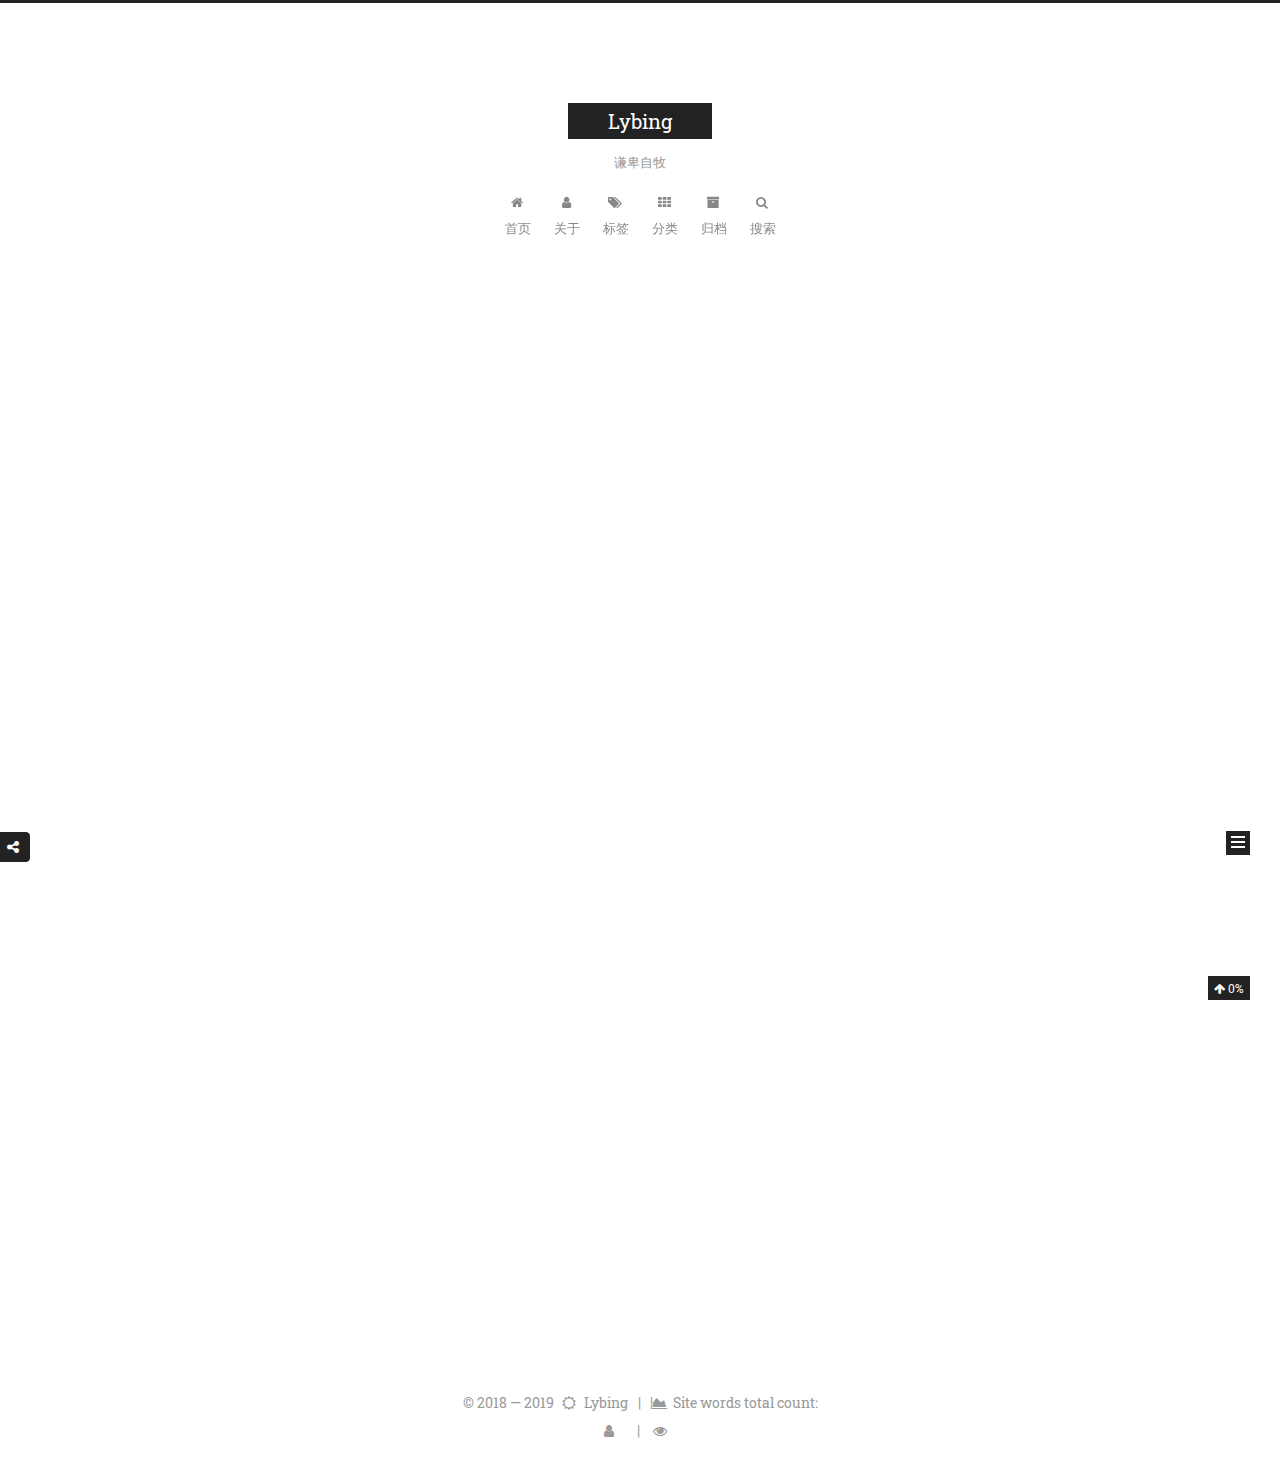
==== commit 77a110cc: "Site updated: 2019-08-27 14:00:33" ====
--- a/index.html
+++ b/index.html
@@ -120,17 +120,17 @@
 
 
 
-<meta name="description" content="Master record">
+<meta name="description" content="代码搬运工">
 <meta name="keywords" content="C++,Java">
 <meta property="og:type" content="website">
 <meta property="og:title" content="Lybing">
 <meta property="og:url" content="http://yoursite.com/index.html">
 <meta property="og:site_name" content="Lybing">
-<meta property="og:description" content="Master record">
+<meta property="og:description" content="代码搬运工">
 <meta property="og:locale" content="zh-Hans">
 <meta name="twitter:card" content="summary">
 <meta name="twitter:title" content="Lybing">
-<meta name="twitter:description" content="Master record">
+<meta name="twitter:description" content="代码搬运工">
 
 
 
@@ -395,6 +395,17 @@
 
           
           
+             <span id="/2019/08/13/hello-world/" class="leancloud_visitors" data-flag-title="Hello World">
+               <span class="post-meta-divider">|</span>
+               <span class="post-meta-item-icon">
+                 <i class="fa fa-eye"></i>
+               </span>
+               
+                 <span class="post-meta-item-text">阅读次数&#58;</span>
+               
+                 <span class="leancloud-visitors-count"></span>
+             </span>
+          
 
           
 
@@ -538,7 +549,7 @@
               <img class="site-author-image" itemprop="image" src="/images/xiaorenwu.jpg" alt="Lybing">
             
               <p class="site-author-name" itemprop="name">Lybing</p>
-              <p class="site-description motion-element" itemprop="description">Master record</p>
+              <p class="site-description motion-element" itemprop="description">代码搬运工</p>
           </div>
 
           <nav class="site-state motion-element">
@@ -1147,6 +1158,113 @@
   
 
   
+  <script src="https://cdn1.lncld.net/static/js/av-core-mini-0.6.4.js"></script>
+  <script>AV.initialize("wE6GSUuGoexBilGU6p5WW24g-gzGzoHsz", "P6g0wz72vj0UAzGcMMpi0oxR");</script>
+  <script>
+    function showTime(Counter) {
+      var query = new AV.Query(Counter);
+      var entries = [];
+      var $visitors = $(".leancloud_visitors");
+
+      $visitors.each(function () {
+        entries.push( $(this).attr("id").trim() );
+      });
+
+      query.containedIn('url', entries);
+      query.find()
+        .done(function (results) {
+          var COUNT_CONTAINER_REF = '.leancloud-visitors-count';
+
+          if (results.length === 0) {
+            $visitors.find(COUNT_CONTAINER_REF).text(0);
+            return;
+          }
+
+          for (var i = 0; i < results.length; i++) {
+            var item = results[i];
+            var url = item.get('url');
+            var time = item.get('time');
+            var element = document.getElementById(url);
+
+            $(element).find(COUNT_CONTAINER_REF).text(time);
+          }
+          for(var i = 0; i < entries.length; i++) {
+            var url = entries[i];
+            var element = document.getElementById(url);
+            var countSpan = $(element).find(COUNT_CONTAINER_REF);
+            if( countSpan.text() == '') {
+              countSpan.text(0);
+            }
+          }
+        })
+        .fail(function (object, error) {
+          console.log("Error: " + error.code + " " + error.message);
+        });
+    }
+
+    function addCount(Counter) {
+      var $visitors = $(".leancloud_visitors");
+      var url = $visitors.attr('id').trim();
+      var title = $visitors.attr('data-flag-title').trim();
+      var query = new AV.Query(Counter);
+
+      query.equalTo("url", url);
+      query.find({
+        success: function(results) {
+          if (results.length > 0) {
+            var counter = results[0];
+            counter.fetchWhenSave(true);
+            counter.increment("time");
+            counter.save(null, {
+              success: function(counter) {
+                var $element = $(document.getElementById(url));
+                $element.find('.leancloud-visitors-count').text(counter.get('time'));
+              },
+              error: function(counter, error) {
+                console.log('Failed to save Visitor num, with error message: ' + error.message);
+              }
+            });
+          } else {
+            var newcounter = new Counter();
+            /* Set ACL */
+            var acl = new AV.ACL();
+            acl.setPublicReadAccess(true);
+            acl.setPublicWriteAccess(true);
+            newcounter.setACL(acl);
+            /* End Set ACL */
+            newcounter.set("title", title);
+            newcounter.set("url", url);
+            newcounter.set("time", 1);
+            newcounter.save(null, {
+              success: function(newcounter) {
+                var $element = $(document.getElementById(url));
+                $element.find('.leancloud-visitors-count').text(newcounter.get('time'));
+              },
+              error: function(newcounter, error) {
+                console.log('Failed to create');
+              }
+            });
+          }
+        },
+        error: function(error) {
+          console.log('Error:' + error.code + " " + error.message);
+        }
+      });
+    }
+
+    $(function() {
+      var Counter = AV.Object.extend("Counter");
+      if ($('.leancloud_visitors').length == 1) {
+        addCount(Counter);
+      } else if ($('.post-title-link').length > 1) {
+        showTime(Counter);
+      }
+    });
+  </script>
+
+
+
+  
 
   
 
--- a/css/main.css
+++ b/css/main.css
@@ -1874,7 +1874,7 @@
   width: 4px;
   height: 4px;
   border-radius: 50%;
-  background: #fcf142;
+  background: #91ffd2;
 }
 .links-of-blogroll {
   font-size: 13px;
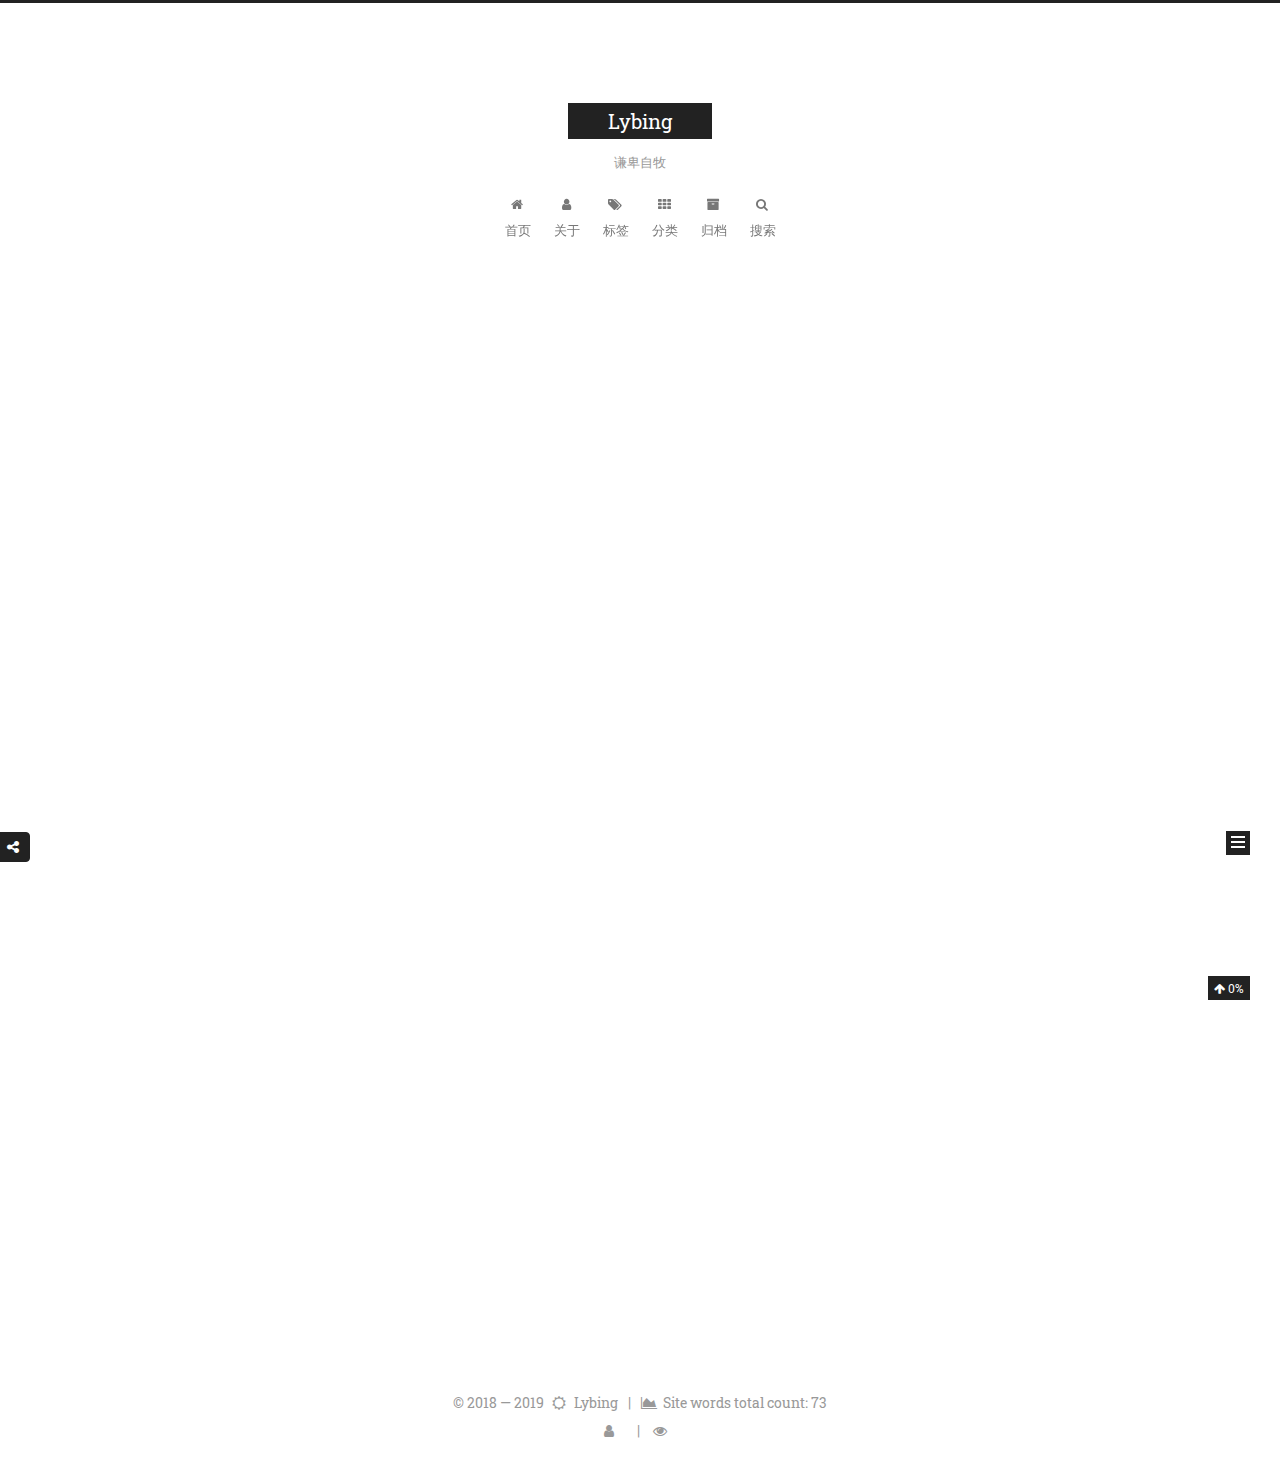
==== commit 61e7918c: "Site updated: 2019-08-27 14:09:35" ====
--- a/index.html
+++ b/index.html
@@ -420,7 +420,7 @@
                   <span class="post-meta-item-text">字数统计&#58;</span>
                 
                 <span title="字数统计">
-                  
+                  73
                 </span>
               
 
@@ -436,7 +436,7 @@
                   <span class="post-meta-item-text">阅读时长 &asymp;</span>
                 
                 <span title="阅读时长">
-                  
+                  1
                 </span>
               
             </div>
@@ -655,7 +655,7 @@
     
       <span class="post-meta-item-text">Site words total count&#58;</span>
     
-    <span title="Site words total count"></span>
+    <span title="Site words total count">73</span>
   
 </div>
 
--- a/css/main.css
+++ b/css/main.css
@@ -1874,7 +1874,7 @@
   width: 4px;
   height: 4px;
   border-radius: 50%;
-  background: #91ffd2;
+  background: #ffff9c;
 }
 .links-of-blogroll {
   font-size: 13px;
